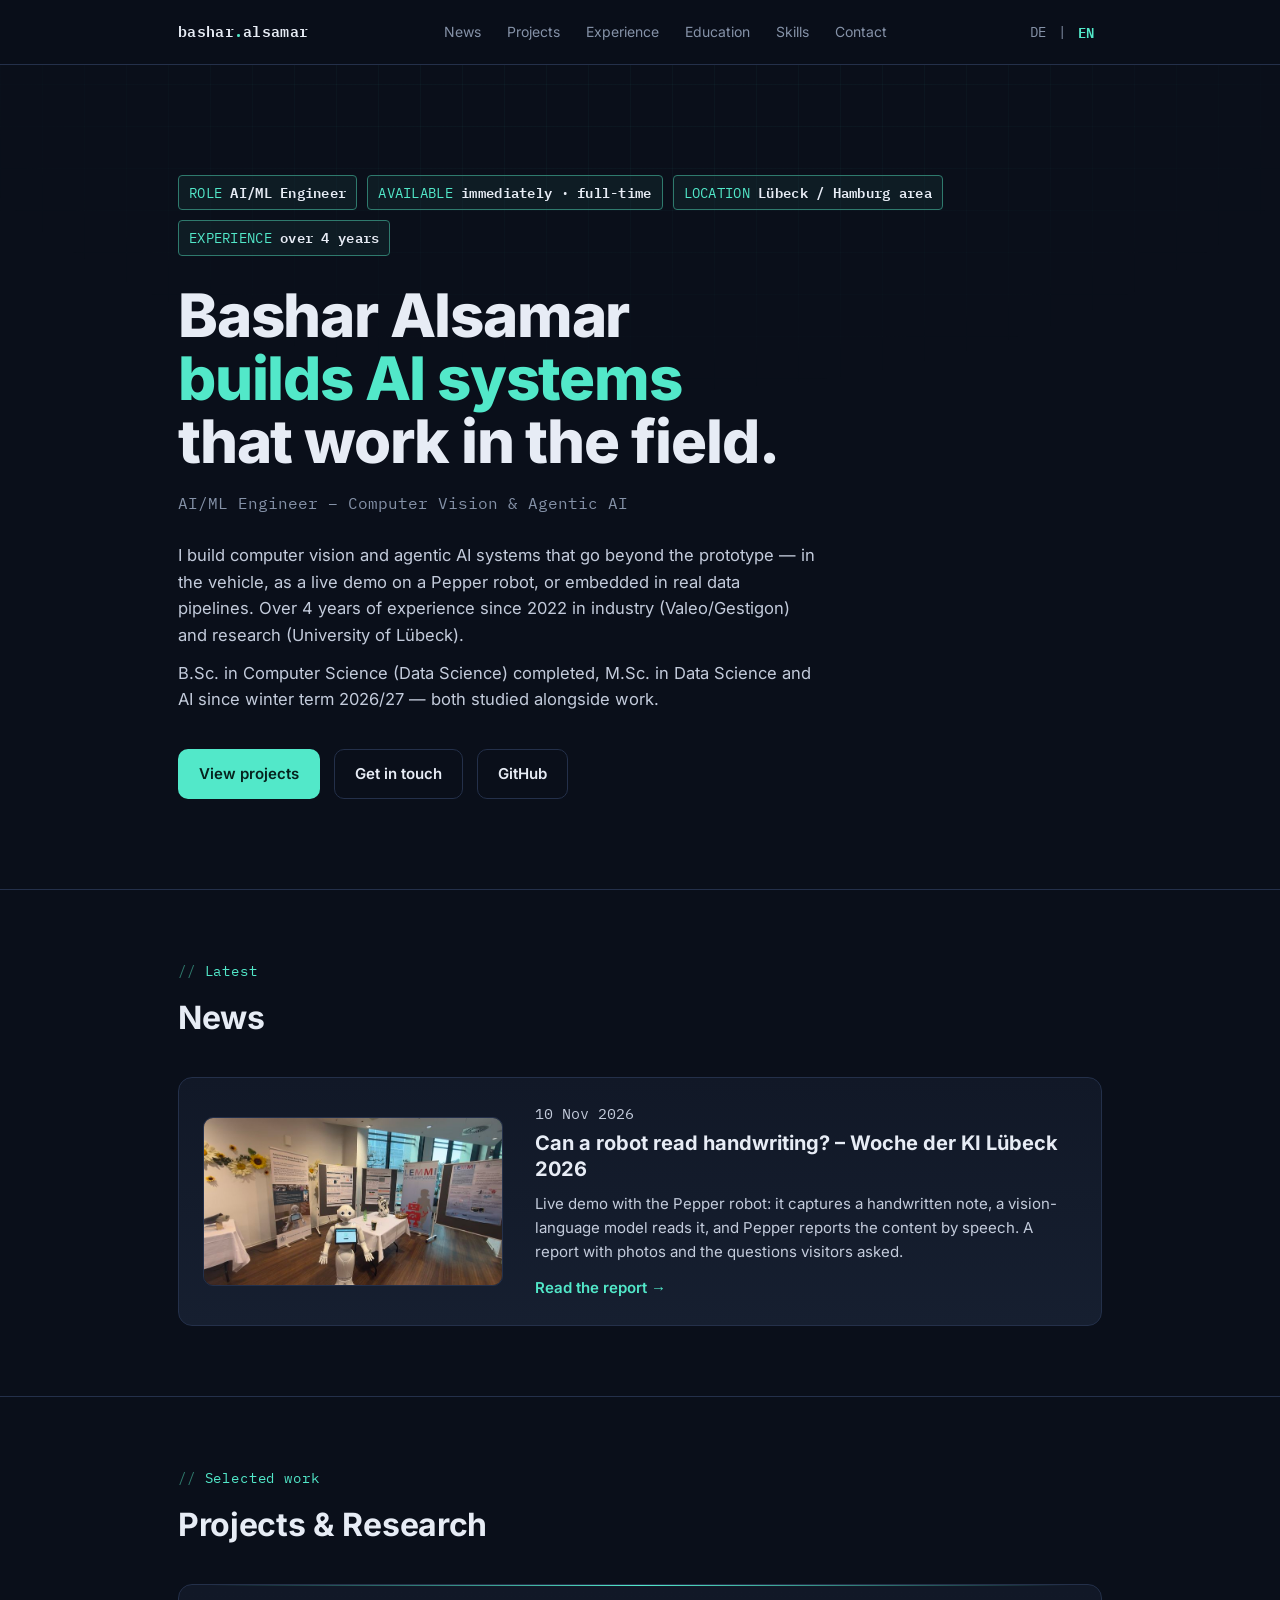
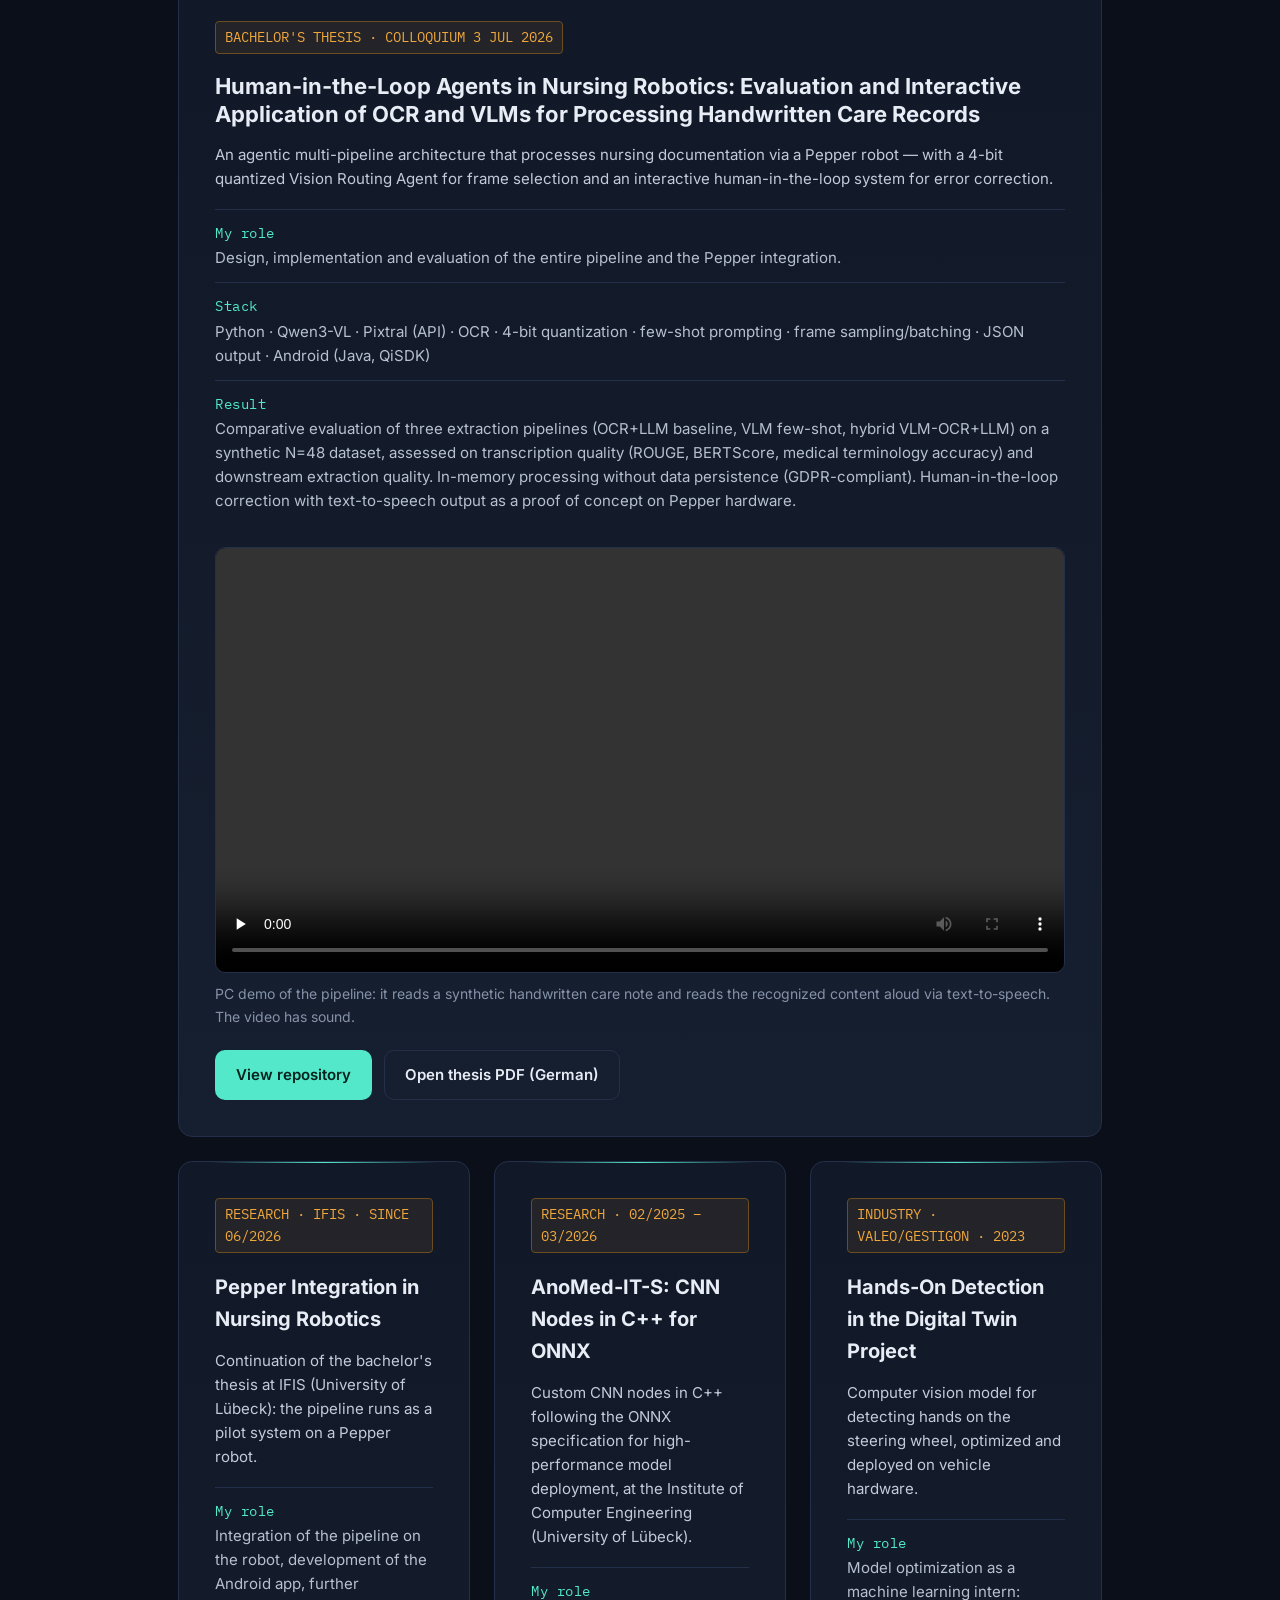
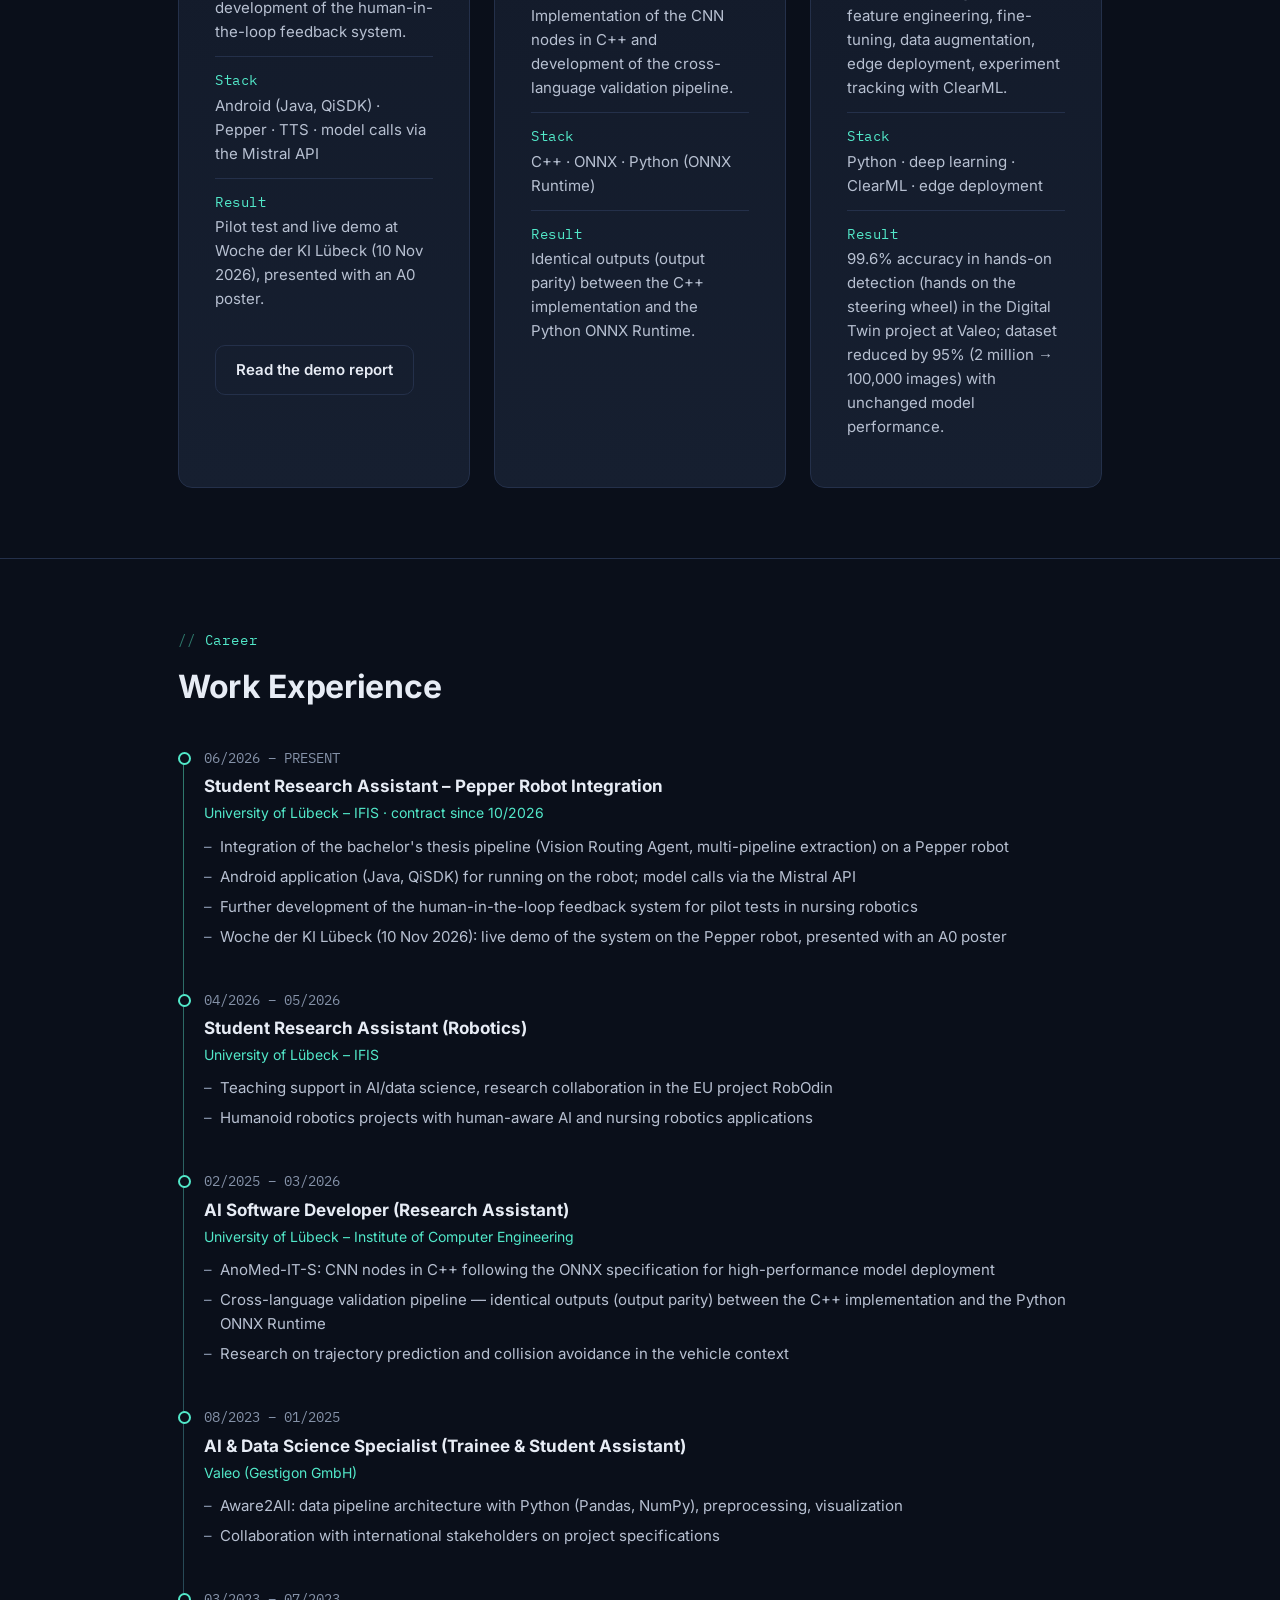
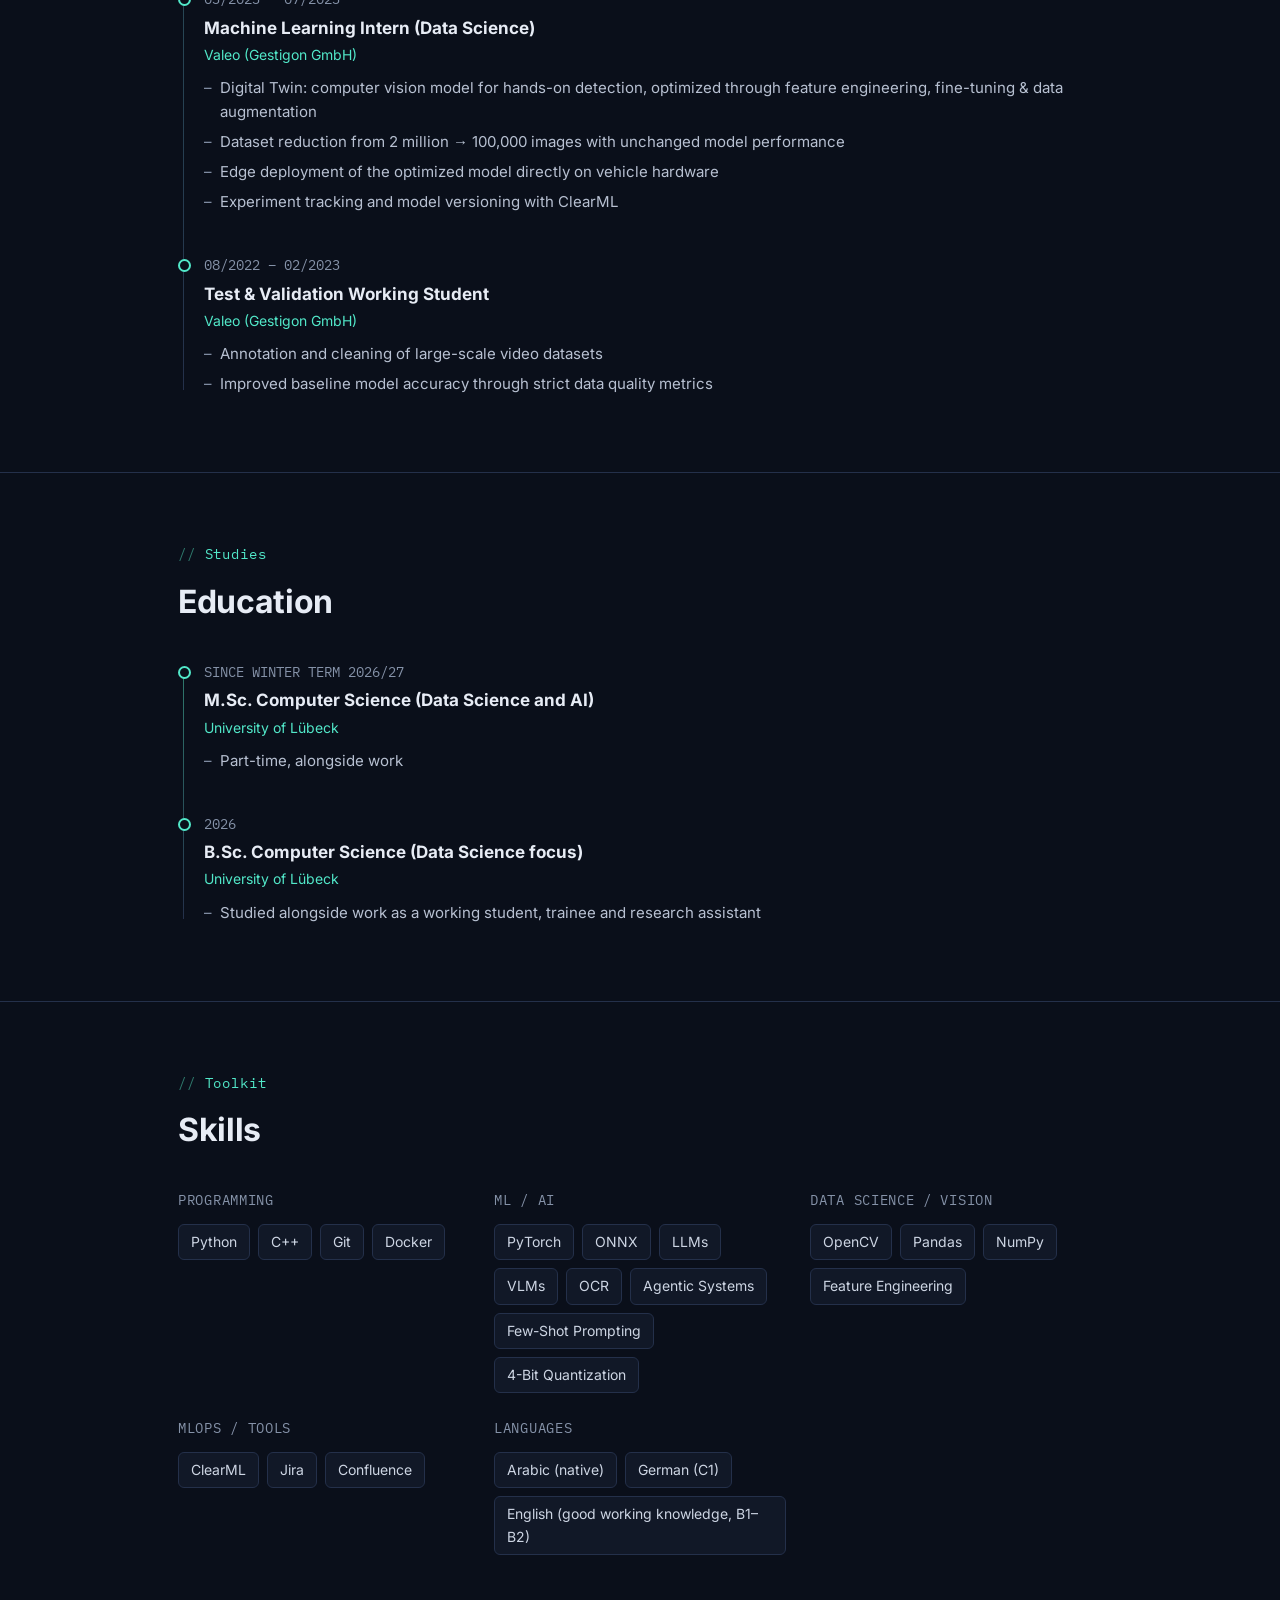
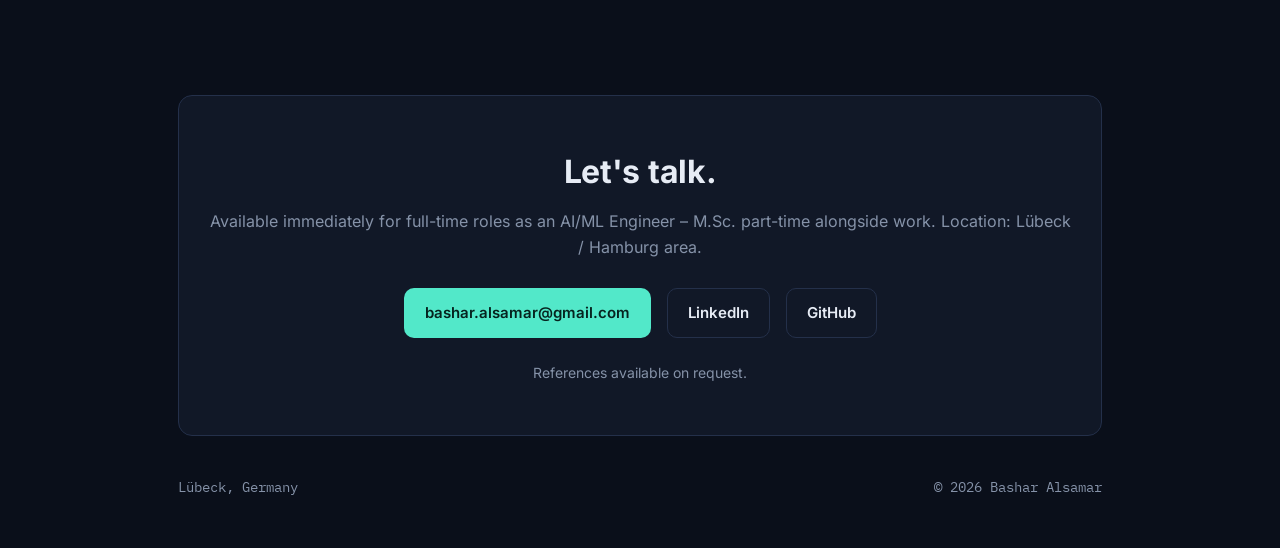
==== en/index.html @ dc49ef49 "Add news article (Woche der KI Luebeck) with photo gallery and teasers on both start pages" ====
<!DOCTYPE html>
<html lang="en">
<head>
<meta charset="UTF-8">
<meta name="viewport" content="width=device-width, initial-scale=1.0">
<title>Bashar Alsamar — AI/ML Engineer | Computer Vision &amp; Agentic AI</title>
<meta name="description" content="Bashar Alsamar – AI/ML Engineer: computer vision, agentic AI systems and robotics. Over 4 years of experience at Valeo/Gestigon and the University of Lübeck.">
<link rel="canonical" href="https://basharalsamar.github.io/en/">
<link rel="alternate" hreflang="de" href="https://basharalsamar.github.io/">
<link rel="alternate" hreflang="en" href="https://basharalsamar.github.io/en/">
<link rel="alternate" hreflang="x-default" href="https://basharalsamar.github.io/">
<meta name="color-scheme" content="dark">
<meta name="theme-color" content="#0a0f1a">
<link rel="icon" href="data:image/svg+xml,%3Csvg xmlns='http://www.w3.org/2000/svg' viewBox='0 0 32 32'%3E%3Crect width='32' height='32' rx='7' fill='%230a0f1a'/%3E%3Ctext x='16' y='23' font-family='monospace' font-size='22' font-weight='700' text-anchor='middle' fill='%2352e8c9'%3Eb.%3C/text%3E%3C/svg%3E">

<!-- Open Graph / link preview (LinkedIn, Messenger etc.) -->
<meta property="og:type" content="website">
<meta property="og:site_name" content="Bashar Alsamar">
<meta property="og:title" content="Bashar Alsamar — AI/ML Engineer">
<meta property="og:description" content="Computer vision, agentic AI systems and robotics. Over 4 years of experience at Valeo/Gestigon and the University of Lübeck.">
<meta property="og:url" content="https://basharalsamar.github.io/en/">
<meta property="og:locale" content="en_US">
<meta property="og:locale:alternate" content="de_DE">
<!-- TODO step 6: add og:image (1200x630) once it exists and switch twitter:card to summary_large_image -->
<meta name="twitter:card" content="summary">
<meta name="twitter:title" content="Bashar Alsamar — AI/ML Engineer">
<meta name="twitter:description" content="Computer vision, agentic AI systems and robotics. Over 4 years of experience at Valeo/Gestigon and the University of Lübeck.">

<!-- Fonts are self-hosted (no connection to Google servers) -->
<link rel="preload" href="../assets/fonts/inter-latin-wght-normal.woff2" as="font" type="font/woff2" crossorigin>
<script>document.documentElement.classList.add('js');</script>
<link rel="stylesheet" href="../assets/css/main.css">
</head>
<body>
<a class="skip-link" href="#main">Skip to content</a>
<div class="grid-bg" aria-hidden="true"></div>

<nav aria-label="Main navigation">
  <div class="wrap">
    <div class="brand">bashar<span>.</span>alsamar</div>
    <div class="navlinks">
      <a href="#news">News</a>
      <a href="#projects">Projects</a>
      <a href="#experience">Experience</a>
      <a href="#education">Education</a>
      <a href="#skills">Skills</a>
      <a href="#contact">Contact</a>
    </div>
    <div class="lang-switch" role="group" aria-label="Sprache / Language">
      <a href="../index.html" lang="de" hreflang="de">DE</a><span aria-hidden="true">|</span><a href="index.html" lang="en" hreflang="en" aria-current="page">EN</a>
    </div>
  </div>
</nav>

<main id="main">
<header class="hero">
  <div class="wrap">
    <div class="tag-row">
      <span class="detect-tag">ROLE <b>AI/ML Engineer</b></span>
      <span class="detect-tag">AVAILABLE <b>immediately · full-time</b></span>
      <span class="detect-tag">LOCATION <b>Lübeck / Hamburg area</b></span>
      <span class="detect-tag">EXPERIENCE <b>over 4 years</b></span>
    </div>
    <h1>Bashar Alsamar<br><span class="accent">builds AI systems</span><br>that work in the field.</h1>
    <div class="role-line">AI/ML Engineer – Computer Vision &amp; Agentic AI</div>
    <div class="pitch" id="about">
      <p>
        I build computer vision and agentic AI systems that go beyond the prototype — in the
        vehicle, as a live demo on a Pepper robot, or embedded in real data pipelines. Over
        4 years of experience since 2022 in industry (Valeo/Gestigon) and research
        (University of Lübeck).
      </p>
      <p>
        B.Sc. in Computer Science (Data Science) completed, M.Sc. in Data Science and AI since
        winter term 2026/27 — both studied alongside work.
      </p>
    </div>
    <div class="cta-row">
      <a class="btn btn-primary" href="#projects">View projects</a>
      <a class="btn btn-ghost" href="mailto:bashar.alsamar@gmail.com">Get in touch</a>
      <a class="btn btn-ghost" href="https://github.com/basharalsamar" target="_blank" rel="noopener">GitHub</a>
      <!-- CV button: prepared but hidden until the cleaned-up PDFs are available.
           Then remove "hidden" and set href to the PDF (e.g. ../assets/cv/Resume_BasharAlsamar_EN.pdf). -->
      <a class="btn btn-ghost" id="cv-link" href="#" hidden>Resume (PDF)</a>
    </div>
  </div>
</header>

<section id="news">
  <div class="wrap">
    <div class="eyebrow">Latest</div>
    <h2>News</h2>
    <article class="news-card" data-reveal>
      <a class="news-thumb" href="../news/woche-der-ki-luebeck.html" tabindex="-1" aria-hidden="true">
        <img src="../assets/news/woche-der-ki/01-booth-overview-thumb.jpg" alt="" width="747" height="420" loading="lazy" decoding="async">
      </a>
      <div>
        <p class="news-date"><time datetime="2026-11-10">10 Nov 2026</time></p>
        <h3><a href="../news/woche-der-ki-luebeck.html">Can a robot read handwriting? – Woche der KI Lübeck 2026</a></h3>
        <p>
          Live demo with the Pepper robot: it captures a handwritten note, a vision-language model
          reads it, and Pepper reports the content by speech. A report with photos and the
          questions visitors asked.
        </p>
        <a class="text-link" href="../news/woche-der-ki-luebeck.html">Read the report →</a>
      </div>
    </article>
  </div>
</section>

<section id="projects">
  <div class="wrap">
    <span id="project"></span>
    <div class="eyebrow">Selected work</div>
    <h2>Projects &amp; Research</h2>

    <article class="project-card featured" data-reveal>
      <span class="project-badge">BACHELOR'S THESIS · COLLOQUIUM 3 JUL 2026</span>
      <h3>Human-in-the-Loop Agents in Nursing Robotics: Evaluation and Interactive Application of OCR and VLMs for Processing Handwritten Care Records</h3>
      <p class="card-lead">
        An agentic multi-pipeline architecture that processes nursing documentation via a Pepper
        robot — with a 4-bit quantized Vision Routing Agent for frame selection and an interactive
        human-in-the-loop system for error correction.
      </p>
      <dl class="card-facts">
        <div>
          <dt>My role</dt>
          <dd>Design, implementation and evaluation of the entire pipeline and the Pepper integration.</dd>
        </div>
        <div>
          <dt>Stack</dt>
          <dd>Python · Qwen3-VL · Pixtral (API) · OCR · 4-bit quantization · few-shot prompting · frame sampling/batching · JSON output · Android (Java, QiSDK)</dd>
        </div>
        <div>
          <dt>Result</dt>
          <dd>Comparative evaluation of three extraction pipelines (OCR+LLM baseline, VLM few-shot, hybrid VLM-OCR+LLM) on a synthetic N=48 dataset, assessed on transcription quality (ROUGE, BERTScore, medical terminology accuracy) and downstream extraction quality. In-memory processing without data persistence (GDPR-compliant). Human-in-the-loop correction with text-to-speech output as a proof of concept on Pepper hardware.</dd>
        </div>
      </dl>

      <figure class="video-figure">
        <div class="video-frame">
          <video controls preload="none" aria-describedby="demo-desc">
            <source src="../assets/video/ba-demo.mp4" type="video/mp4">
            Your browser does not support the video tag.
            <a href="../assets/video/ba-demo.mp4">Watch the video directly</a>
          </video>
        </div>
        <figcaption id="demo-desc">PC demo of the pipeline: it reads a synthetic handwritten care note and reads the recognized content aloud via text-to-speech. The video has sound.</figcaption>
      </figure>

      <div class="project-links">
        <a class="btn btn-primary" href="https://github.com/BasharAlsamar/bachelor-thesis-nursing-agents" target="_blank" rel="noopener">View repository</a>
        <a class="btn btn-ghost" href="https://github.com/BasharAlsamar/bachelor-thesis-nursing-agents/blob/main/Thesis/Abschlussarbeit.pdf" target="_blank" rel="noopener">Open thesis PDF (German)</a>
      </div>
    </article>

    <div class="project-grid">

      <article class="project-card" data-reveal>
        <span class="project-badge">RESEARCH · IFIS · SINCE 06/2026</span>
        <h3>Pepper Integration in Nursing Robotics</h3>
        <p class="card-lead">
          Continuation of the bachelor's thesis at IFIS (University of Lübeck): the pipeline
          runs as a pilot system on a Pepper robot.
        </p>
        <dl class="card-facts">
          <div>
            <dt>My role</dt>
            <dd>Integration of the pipeline on the robot, development of the Android app, further development of the human-in-the-loop feedback system.</dd>
          </div>
          <div>
            <dt>Stack</dt>
            <dd>Android (Java, QiSDK) · Pepper · TTS · model calls via the Mistral API</dd>
          </div>
          <div>
            <dt>Result</dt>
            <dd>Pilot test and live demo at Woche der KI Lübeck (10 Nov 2026), presented with an A0 poster.</dd>
          </div>
        </dl>
        <div class="project-links">
          <a class="btn btn-ghost" href="../news/woche-der-ki-luebeck.html">Read the demo report</a>
        </div>
      </article>

      <article class="project-card" data-reveal>
        <span class="project-badge">RESEARCH · 02/2025 – 03/2026</span>
        <h3>AnoMed-IT-S: CNN Nodes in C++ for ONNX</h3>
        <p class="card-lead">
          Custom CNN nodes in C++ following the ONNX specification for high-performance model
          deployment, at the Institute of Computer Engineering (University of Lübeck).
        </p>
        <dl class="card-facts">
          <div>
            <dt>My role</dt>
            <dd>Implementation of the CNN nodes in C++ and development of the cross-language validation pipeline.</dd>
          </div>
          <div>
            <dt>Stack</dt>
            <dd>C++ · ONNX · Python (ONNX Runtime)</dd>
          </div>
          <div>
            <dt>Result</dt>
            <dd>Identical outputs (output parity) between the C++ implementation and the Python ONNX Runtime.</dd>
          </div>
        </dl>
      </article>

      <article class="project-card" data-reveal>
        <span class="project-badge">INDUSTRY · VALEO/GESTIGON · 2023</span>
        <h3>Hands-On Detection in the Digital Twin Project</h3>
        <p class="card-lead">
          Computer vision model for detecting hands on the steering wheel, optimized and deployed
          on vehicle hardware.
        </p>
        <dl class="card-facts">
          <div>
            <dt>My role</dt>
            <dd>Model optimization as a machine learning intern: feature engineering, fine-tuning, data augmentation, edge deployment, experiment tracking with ClearML.</dd>
          </div>
          <div>
            <dt>Stack</dt>
            <dd>Python · deep learning · ClearML · edge deployment</dd>
          </div>
          <div>
            <dt>Result</dt>
            <dd>99.6% accuracy in hands-on detection (hands on the steering wheel) in the Digital Twin project at Valeo; dataset reduced by 95% (2 million → 100,000 images) with unchanged model performance.</dd>
          </div>
        </dl>
      </article>

    </div>
  </div>
</section>

<section id="experience">
  <div class="wrap">
    <div class="eyebrow">Career</div>
    <h2>Work Experience</h2>
    <div class="timeline">

      <div class="tl-item" data-reveal>
        <div class="tl-date">06/2026 – PRESENT</div>
        <h3 class="tl-role">Student Research Assistant – Pepper Robot Integration</h3>
        <div class="tl-org">University of Lübeck – IFIS · contract since 10/2026</div>
        <ul>
          <li>Integration of the bachelor's thesis pipeline (Vision Routing Agent, multi-pipeline extraction) on a Pepper robot</li>
          <li>Android application (Java, QiSDK) for running on the robot; model calls via the Mistral API</li>
          <li>Further development of the human-in-the-loop feedback system for pilot tests in nursing robotics</li>
          <li>Woche der KI Lübeck (10 Nov 2026): live demo of the system on the Pepper robot, presented with an A0 poster</li>
        </ul>
      </div>

      <div class="tl-item" data-reveal>
        <div class="tl-date">04/2026 – 05/2026</div>
        <h3 class="tl-role">Student Research Assistant (Robotics)</h3>
        <div class="tl-org">University of Lübeck – IFIS</div>
        <ul>
          <li>Teaching support in AI/data science, research collaboration in the EU project RobOdin</li>
          <li>Humanoid robotics projects with human-aware AI and nursing robotics applications</li>
        </ul>
      </div>

      <div class="tl-item" data-reveal>
        <div class="tl-date">02/2025 – 03/2026</div>
        <h3 class="tl-role">AI Software Developer (Research Assistant)</h3>
        <div class="tl-org">University of Lübeck – Institute of Computer Engineering</div>
        <ul>
          <li>AnoMed-IT-S: CNN nodes in C++ following the ONNX specification for high-performance model deployment</li>
          <li>Cross-language validation pipeline — identical outputs (output parity) between the C++ implementation and the Python ONNX Runtime</li>
          <li>Research on trajectory prediction and collision avoidance in the vehicle context</li>
        </ul>
      </div>

      <div class="tl-item" data-reveal>
        <div class="tl-date">08/2023 – 01/2025</div>
        <h3 class="tl-role">AI &amp; Data Science Specialist (Trainee &amp; Student Assistant)</h3>
        <div class="tl-org">Valeo (Gestigon GmbH)</div>
        <ul>
          <li>Aware2All: data pipeline architecture with Python (Pandas, NumPy), preprocessing, visualization</li>
          <li>Collaboration with international stakeholders on project specifications</li>
        </ul>
      </div>

      <div class="tl-item" data-reveal>
        <div class="tl-date">03/2023 – 07/2023</div>
        <h3 class="tl-role">Machine Learning Intern (Data Science)</h3>
        <div class="tl-org">Valeo (Gestigon GmbH)</div>
        <ul>
          <li>Digital Twin: computer vision model for hands-on detection, optimized through feature engineering, fine-tuning &amp; data augmentation</li>
          <li>Dataset reduction from 2 million → 100,000 images with unchanged model performance</li>
          <li>Edge deployment of the optimized model directly on vehicle hardware</li>
          <li>Experiment tracking and model versioning with ClearML</li>
        </ul>
      </div>

      <div class="tl-item" data-reveal>
        <div class="tl-date">08/2022 – 02/2023</div>
        <h3 class="tl-role">Test &amp; Validation Working Student</h3>
        <div class="tl-org">Valeo (Gestigon GmbH)</div>
        <ul>
          <li>Annotation and cleaning of large-scale video datasets</li>
          <li>Improved baseline model accuracy through strict data quality metrics</li>
        </ul>
      </div>

    </div>
  </div>
</section>

<section id="education">
  <div class="wrap">
    <div class="eyebrow">Studies</div>
    <h2>Education</h2>
    <div class="timeline">

      <div class="tl-item" data-reveal>
        <div class="tl-date">SINCE WINTER TERM 2026/27</div>
        <h3 class="tl-role">M.Sc. Computer Science (Data Science and AI)</h3>
        <div class="tl-org">University of Lübeck</div>
        <ul>
          <li>Part-time, alongside work</li>
        </ul>
      </div>

      <div class="tl-item" data-reveal>
        <div class="tl-date">2026</div>
        <h3 class="tl-role">B.Sc. Computer Science (Data Science focus)</h3>
        <div class="tl-org">University of Lübeck</div>
        <ul>
          <li>Studied alongside work as a working student, trainee and research assistant</li>
        </ul>
      </div>

    </div>
  </div>
</section>

<section id="skills">
  <div class="wrap">
    <div class="eyebrow">Toolkit</div>
    <h2>Skills</h2>
    <div class="skill-groups">
      <div class="skill-group" data-reveal>
        <h3>Programming</h3>
        <div class="skill-tags">
          <span class="skill-tag">Python</span><span class="skill-tag">C++</span>
          <span class="skill-tag">Git</span><span class="skill-tag">Docker</span>
        </div>
      </div>
      <div class="skill-group" data-reveal>
        <h3>ML / AI</h3>
        <div class="skill-tags">
          <span class="skill-tag">PyTorch</span><span class="skill-tag">ONNX</span>
          <span class="skill-tag">LLMs</span><span class="skill-tag">VLMs</span>
          <span class="skill-tag">OCR</span><span class="skill-tag">Agentic Systems</span>
          <span class="skill-tag">Few-Shot Prompting</span><span class="skill-tag">4-Bit Quantization</span>
        </div>
      </div>
      <div class="skill-group" data-reveal>
        <h3>Data Science / Vision</h3>
        <div class="skill-tags">
          <span class="skill-tag">OpenCV</span><span class="skill-tag">Pandas</span>
          <span class="skill-tag">NumPy</span><span class="skill-tag">Feature Engineering</span>
        </div>
      </div>
      <div class="skill-group" data-reveal>
        <h3>MLOps / Tools</h3>
        <div class="skill-tags">
          <span class="skill-tag">ClearML</span><span class="skill-tag">Jira</span>
          <span class="skill-tag">Confluence</span>
        </div>
      </div>
      <div class="skill-group" data-reveal>
        <h3>Languages</h3>
        <div class="skill-tags">
          <span class="skill-tag">Arabic (native)</span>
          <span class="skill-tag">German (C1)</span>
          <span class="skill-tag">English (good working knowledge, B1–B2)</span>
        </div>
      </div>
    </div>
  </div>
</section>
</main>

<footer id="contact">
  <div class="wrap">
    <div class="contact-box" data-reveal>
      <h2>Let's talk.</h2>
      <p>Available immediately for full-time roles as an AI/ML Engineer – M.Sc. part-time alongside work. Location: Lübeck / Hamburg area.</p>
      <div class="contact-links">
        <a class="btn btn-primary" href="mailto:bashar.alsamar@gmail.com">bashar.alsamar@gmail.com</a>
        <a class="btn btn-ghost" href="https://linkedin.com/in/BasharAlsamar" target="_blank" rel="noopener">LinkedIn</a>
        <a class="btn btn-ghost" href="https://github.com/basharalsamar" target="_blank" rel="noopener">GitHub</a>
      </div>
      <p class="contact-note" id="certificates">References available on request.</p>
    </div>
    <div class="foot-meta">
      <span>Lübeck, Germany</span>
      <span>© 2026 Bashar Alsamar</span>
    </div>
  </div>
</footer>

<script>
  const revealEls = document.querySelectorAll('[data-reveal]');
  const io = new IntersectionObserver((entries)=>{
    entries.forEach(e=>{
      if(e.isIntersecting){ e.target.classList.add('in'); io.unobserve(e.target); }
    });
  }, { threshold: 0.15 });
  revealEls.forEach(el=> io.observe(el));
</script>

</body>
</html>
---- assets/css/main.css ----
/* ── Schriften (lokal gehostet, relativ zu dieser Datei) ───────── */
@font-face{
  font-family: 'Inter';
  font-style: normal;
  font-weight: 100 900;
  font-display: swap;
  src: url('../fonts/inter-latin-wght-normal.woff2') format('woff2');
}
@font-face{
  font-family: 'IBM Plex Mono';
  font-style: normal;
  font-weight: 400;
  font-display: swap;
  src: url('../fonts/ibm-plex-mono-latin-400-normal.woff2') format('woff2');
}
@font-face{
  font-family: 'IBM Plex Mono';
  font-style: normal;
  font-weight: 500;
  font-display: swap;
  src: url('../fonts/ibm-plex-mono-latin-500-normal.woff2') format('woff2');
}
@font-face{
  font-family: 'IBM Plex Mono';
  font-style: normal;
  font-weight: 600;
  font-display: swap;
  src: url('../fonts/ibm-plex-mono-latin-600-normal.woff2') format('woff2');
}

:root{
  --ink: #0a0f1a;
  --panel: #111827;
  --panel-2: #161f30;
  --line: #24304a;
  --text: #e7ecf5;
  --muted: #8592a8;
  --signal: #52e8c9;
  --signal-dim: #2f7a6d;
  --amber: #f0a83c;
  --radius: 10px;
  --fs-small: 14px;      /* kleinste Schriftgröße der Seite */
  --gutter: 28px;
}
*{ box-sizing: border-box; margin:0; padding:0; }
html{ scroll-behavior: smooth; scroll-padding-top: 84px; }
body{
  background: var(--ink);
  color: var(--text);
  font-family: 'Inter', -apple-system, sans-serif;
  font-size: 16px;
  line-height: 1.6;
  overflow-x: hidden;
}
a{ color: inherit; text-decoration: none; }
[hidden]{ display: none !important; }
.mono{ font-family: 'IBM Plex Mono', monospace; }
.wrap{
  max-width: 980px;
  margin: 0 auto;
  padding: 0 var(--gutter);
}

/* ── Barrierefreiheit ───────────────────────────── */
.skip-link{
  position: absolute;
  left: 12px; top: -60px;
  z-index: 100;
  padding: 10px 16px;
  background: var(--signal);
  color: #06231e;
  font-weight: 600;
  border-radius: var(--radius);
  transition: top 0.15s ease;
}
.skip-link:focus{ top: 12px; }
a:focus-visible, button:focus-visible, summary:focus-visible, video:focus-visible{
  outline: 2px solid var(--signal);
  outline-offset: 3px;
  border-radius: 4px;
}

/* ── background grid texture ───────────────────── */
.grid-bg{
  position: fixed;
  inset: 0;
  z-index: -1;
  background-image:
    linear-gradient(rgba(82,232,201,0.035) 1px, transparent 1px),
    linear-gradient(90deg, rgba(82,232,201,0.035) 1px, transparent 1px);
  background-size: 42px 42px;
  mask-image: radial-gradient(ellipse 80% 60% at 50% 0%, black 30%, transparent 75%);
}

/* ── nav ─────────────────────────────────────────── */
nav{
  position: sticky; top:0; z-index: 50;
  background: rgba(10,15,26,0.92);
  backdrop-filter: blur(10px);
  border-bottom: 1px solid var(--line);
}
nav .wrap{
  display:flex; justify-content:space-between; align-items:center;
  flex-wrap: wrap;
  column-gap: 24px; row-gap: 4px;
  min-height: 64px;
  padding-top: 8px; padding-bottom: 8px;
}
.brand{ font-family:'IBM Plex Mono',monospace; font-weight:600; font-size:15px; letter-spacing: 0.02em; }
.brand span{ color: var(--signal); }
.navlinks{ display:flex; flex-wrap: wrap; gap: 6px 26px; font-size: var(--fs-small); color: var(--muted); }
.navlinks a{ padding: 6px 0; }
.navlinks a:hover{ color: var(--text); }
.lang-switch{
  display:flex; gap: 4px; align-items:center;
  font-family:'IBM Plex Mono',monospace; font-size: var(--fs-small);
  color: var(--muted);
}
.lang-switch a{ padding: 6px 8px; border-radius: 4px; }
.lang-switch a:hover{ color: var(--text); }
.lang-switch a[aria-current="page"]{ color: var(--signal); font-weight: 600; }

/* ── hero ────────────────────────────────────────── */
header.hero{ padding: clamp(56px, 12vw, 110px) 0 clamp(48px, 9vw, 90px); position: relative; }
.tag-row{ display:flex; flex-wrap:wrap; gap:10px; margin-bottom: 28px; }
.detect-tag{
  font-family:'IBM Plex Mono',monospace;
  font-size: var(--fs-small);
  letter-spacing: 0.02em;
  padding: 5px 10px;
  border: 1px solid var(--signal-dim);
  border-radius: 4px;
  color: var(--signal);
  background: rgba(82,232,201,0.06);
  opacity:0;
  animation: tagIn 0.5s ease forwards;
}
.detect-tag b{ color: var(--text); font-weight: 600; }
.detect-tag:nth-child(1){ animation-delay: 0.1s; }
.detect-tag:nth-child(2){ animation-delay: 0.25s; }
.detect-tag:nth-child(3){ animation-delay: 0.4s; }
.detect-tag:nth-child(4){ animation-delay: 0.55s; }
@keyframes tagIn{
  from{ opacity:0; transform: translateY(6px); }
  to{ opacity:1; transform: translateY(0); }
}

h1{
  font-size: clamp(34px, 6vw, 60px);
  font-weight: 800;
  letter-spacing: -0.02em;
  line-height: 1.05;
  margin-bottom: 18px;
}
h1 .accent{ color: var(--signal); }
.role-line{
  font-family:'IBM Plex Mono',monospace;
  color: var(--muted);
  font-size: 16px;
  margin-bottom: 26px;
}
.role-line .sep{ color: var(--signal-dim); margin: 0 8px; }
.pitch{
  max-width: 640px;
  color: #c3cbdb;
  font-size: 16.5px;
  margin-bottom: 36px;
}
.pitch p + p{ margin-top: 12px; }
.cta-row{ display:flex; flex-wrap:wrap; gap: 14px; }
.btn{
  display:inline-flex; align-items:center; gap:8px;
  padding: 12px 20px;
  border-radius: var(--radius);
  font-size: 15px;
  font-weight: 600;
  transition: all 0.15s ease;
  border: 1px solid transparent;
}
.btn-primary{ background: var(--signal); color: #06231e; }
.btn-primary:hover{ background: #6ff2d5; transform: translateY(-1px); }
.btn-ghost{ border-color: var(--line); color: var(--text); }
.btn-ghost:hover{ border-color: var(--signal-dim); background: rgba(82,232,201,0.05); }

/* ── section shell ──────────────────────────────── */
section{ padding: clamp(48px, 9vw, 70px) 0; border-top: 1px solid var(--line); }
.eyebrow{
  font-family:'IBM Plex Mono',monospace;
  font-size: var(--fs-small);
  color: var(--signal);
  letter-spacing: 0.06em;
  margin-bottom: 10px;
}
.eyebrow::before{ content: "// "; color: var(--signal-dim); }
h2{ font-size: clamp(24px,3.5vw,32px); font-weight: 700; margin-bottom: 34px; letter-spacing: -0.01em; }

/* ── experience timeline ────────────────────────── */
.timeline{ position: relative; padding-left: 26px; }
.timeline::before{
  content:""; position:absolute; left:5px; top:6px; bottom: 6px; width:1px;
  background: linear-gradient(var(--signal-dim), var(--line));
}
.tl-item{ position: relative; padding-bottom: 34px; }
.tl-item:last-child{ padding-bottom: 0; }
.tl-item::before{
  content:""; position:absolute; left:-26px; top:5px;
  width:9px; height:9px; border-radius:50%;
  background: var(--ink); border: 2px solid var(--signal);
}
.tl-date{ font-family:'IBM Plex Mono',monospace; font-size: var(--fs-small); color: var(--muted); margin-bottom:4px; }
.tl-role{ font-size: 17px; font-weight: 700; margin-bottom: 2px; }
.tl-org{ font-size: var(--fs-small); color: var(--signal); margin-bottom: 10px; }
.tl-item ul{ list-style: none; }
.tl-item li{ font-size: 15px; color: #b7c0d1; margin-bottom: 6px; padding-left: 16px; position: relative; }
.tl-item li::before{ content:"–"; position:absolute; left:0; color: var(--muted); }

/* ── featured project ────────────────────────────── */
.project-card{
  background: linear-gradient(180deg, var(--panel), var(--panel-2));
  border: 1px solid var(--line);
  border-radius: 14px;
  padding: clamp(20px, 5vw, 36px);
  position: relative;
  overflow: hidden;
}
.project-card::before{
  content:""; position:absolute; top:-1px; left: 32px; right: 32px; height: 2px;
  background: linear-gradient(90deg, transparent, var(--signal), transparent);
}
.project-badge{
  display:inline-block; font-family:'IBM Plex Mono',monospace; font-size: var(--fs-small);
  color: var(--amber); border:1px solid #6b4d1f; background: rgba(240,168,60,0.08);
  padding: 4px 9px; border-radius:4px; margin-bottom: 18px;
}
.project-card h3{ font-size: 24px; margin-bottom: 14px; }
.project-card p{ color:#c3cbdb; font-size: 15px; margin-bottom: 14px; }
.project-card .card-lead{ color:#c3cbdb; font-size: 15px; }
.project-card.featured{ margin-bottom: 24px; }
.project-card.featured h3{ font-size: clamp(19px, 3vw, 22px); line-height: 1.3; }
.project-grid{ display:grid; grid-template-columns: repeat(auto-fit, minmax(min(100%, 290px), 1fr)); gap: 24px; }
.project-grid .project-card h3{ font-size: 20px; }
.card-facts{ margin-top: 18px; }
.card-facts > div{ padding: 12px 0; border-top: 1px solid var(--line); }
.card-facts dt{
  font-family:'IBM Plex Mono',monospace; font-size: var(--fs-small); color: var(--signal);
  letter-spacing: 0.04em; margin-bottom: 2px;
}
.card-facts dd{ font-size: 15px; color:#b7c0d1; }
.video-figure{ margin-top: 22px; }
.video-frame{
  border-radius: 10px; overflow:hidden; border: 1px solid var(--line);
  background:#000;
}
.video-figure figcaption{ margin-top: 10px; font-size: var(--fs-small); color: var(--muted); }
.video-frame video{ width:100%; display:block; }
.project-links{ display:flex; flex-wrap:wrap; gap:12px; margin-top: 22px; }

/* ── news: Teaser auf der Startseite ─────────────── */
.news-card{
  display:grid; grid-template-columns: minmax(0, 300px) 1fr; gap: clamp(18px, 4vw, 32px);
  align-items:center;
  background: linear-gradient(180deg, var(--panel), var(--panel-2));
  border: 1px solid var(--line); border-radius: 14px;
  padding: clamp(16px, 4vw, 24px);
}
.news-thumb{ display:block; border-radius: 10px; overflow:hidden; border: 1px solid var(--line); }
.news-thumb img{ display:block; width:100%; height:auto; }
.news-card h3{ font-size: 20px; line-height: 1.3; margin: 4px 0 10px; }
.news-card h3 a:hover{ color: var(--signal); }
.news-card p{ color:#c3cbdb; font-size: 15px; }
.news-date{ font-family:'IBM Plex Mono',monospace; font-size: var(--fs-small); color: var(--muted); }
.text-link{ display:inline-block; margin-top: 12px; color: var(--signal); font-weight:600; font-size: 15px; }
.text-link:hover{ text-decoration: underline; text-underline-offset: 3px; }

/* ── news: Artikelseite ──────────────────────────── */
.news-article{ padding: clamp(36px, 8vw, 70px) 0 clamp(40px, 8vw, 70px); }
.news-body{ max-width: 700px; }
.news-body > p, .news-body .news-list, .news-body .qa{ font-size: 16.5px; color:#c3cbdb; }
.news-body > p{ margin-bottom: 16px; }
.back-link{ display:inline-block; margin-bottom: 22px; color: var(--muted); font-size: var(--fs-small); font-family:'IBM Plex Mono',monospace; }
.back-link:hover{ color: var(--text); }
.news-title{ font-size: clamp(28px, 5vw, 40px); line-height: 1.15; margin: 6px 0 24px; }
.news-list{ list-style:none; margin: 0 0 16px; }
.news-list li{ position:relative; padding-left: 22px; margin-bottom: 8px; }
.news-list li::before{ content:"▸"; position:absolute; left:0; color: var(--signal); }
.qa{ margin: 8px 0 24px; }
.qa dt{ font-weight: 600; color: var(--text); margin-top: 22px; }
.qa dd{ margin-top: 6px; padding-left: 18px; border-left: 2px solid var(--signal-dim); }
.gallery-section{ margin-top: 28px; }
.gallery-section h2{ font-size: 22px; margin-bottom: 18px; }
.gallery{ list-style:none; display:flex; flex-wrap:wrap; gap: 12px; }
.gallery li{ flex: calc(var(--ar) * 100) 1 calc(var(--ar) * 200px); }
.gallery::after{ content:""; flex-grow: 1000000; }
.gallery a{ display:block; border: 1px solid var(--line); border-radius: 8px; overflow:hidden; }
.gallery a:hover{ border-color: var(--signal-dim); }
.gallery img{ display:block; width:100%; height:auto; }
.navlinks a[aria-current="page"]{ color: var(--text); }

/* ── skills ──────────────────────────────────────── */
.skill-groups{ display:grid; grid-template-columns: repeat(auto-fit, minmax(220px,1fr)); gap: 24px; }
.skill-group h3{
  font-family:'IBM Plex Mono',monospace; font-size: var(--fs-small); font-weight: 400; color: var(--muted);
  letter-spacing:0.05em; margin-bottom: 12px; text-transform: uppercase;
}
.skill-tags{ display:flex; flex-wrap:wrap; gap:8px; }
.skill-tag{
  font-size: var(--fs-small); padding: 6px 12px; border-radius: 6px;
  background: var(--panel); border: 1px solid var(--line); color: #cdd5e3;
}

/* ── footer / contact ────────────────────────────── */
footer{ padding: clamp(48px, 9vw, 70px) 0 50px; }
.contact-box{
  text-align:center; padding: clamp(28px, 6vw, 50px) clamp(18px, 5vw, 30px); background: var(--panel);
  border: 1px solid var(--line); border-radius: 14px;
}
.contact-box h2{ margin-bottom: 12px; }
.contact-box p{ color: var(--muted); margin-bottom: 28px; }
.contact-links{ display:flex; justify-content:center; gap: 16px; flex-wrap:wrap; }
.contact-box .contact-note{ margin: 24px 0 0; font-size: var(--fs-small); }
.foot-meta{
  display:flex; justify-content:space-between; margin-top: 40px; color: var(--muted);
  font-size: var(--fs-small); font-family:'IBM Plex Mono',monospace; flex-wrap:wrap; gap:10px;
}

/* ── responsive ─────────────────────────────────── */
@media (max-width: 760px){
  :root{ --gutter: 20px; }
  /* Mobil: Navigation bricht in eine zweite Zeile um, kein Sticky (spart Platz) */
  nav{ position: static; }
  .news-card{ grid-template-columns: 1fr; }
  .navlinks{ order: 3; width: 100%; gap: 2px 18px; }
  .project-card::before{ left: 20px; right: 20px; }
}

/* ── Einblend-Animation (nur mit JS; ohne JS bleibt alles sichtbar) ── */
.js [data-reveal]{ opacity:0; transform: translateY(16px); transition: opacity 0.6s ease, transform 0.6s ease; }
.js [data-reveal].in{ opacity:1; transform: translateY(0); }

@media (prefers-reduced-motion: reduce){
  html{ scroll-behavior: auto; }
  *{ animation: none !important; transition: none !important; }
  .detect-tag{ opacity:1; }
  .js [data-reveal]{ opacity:1; transform:none; }
}
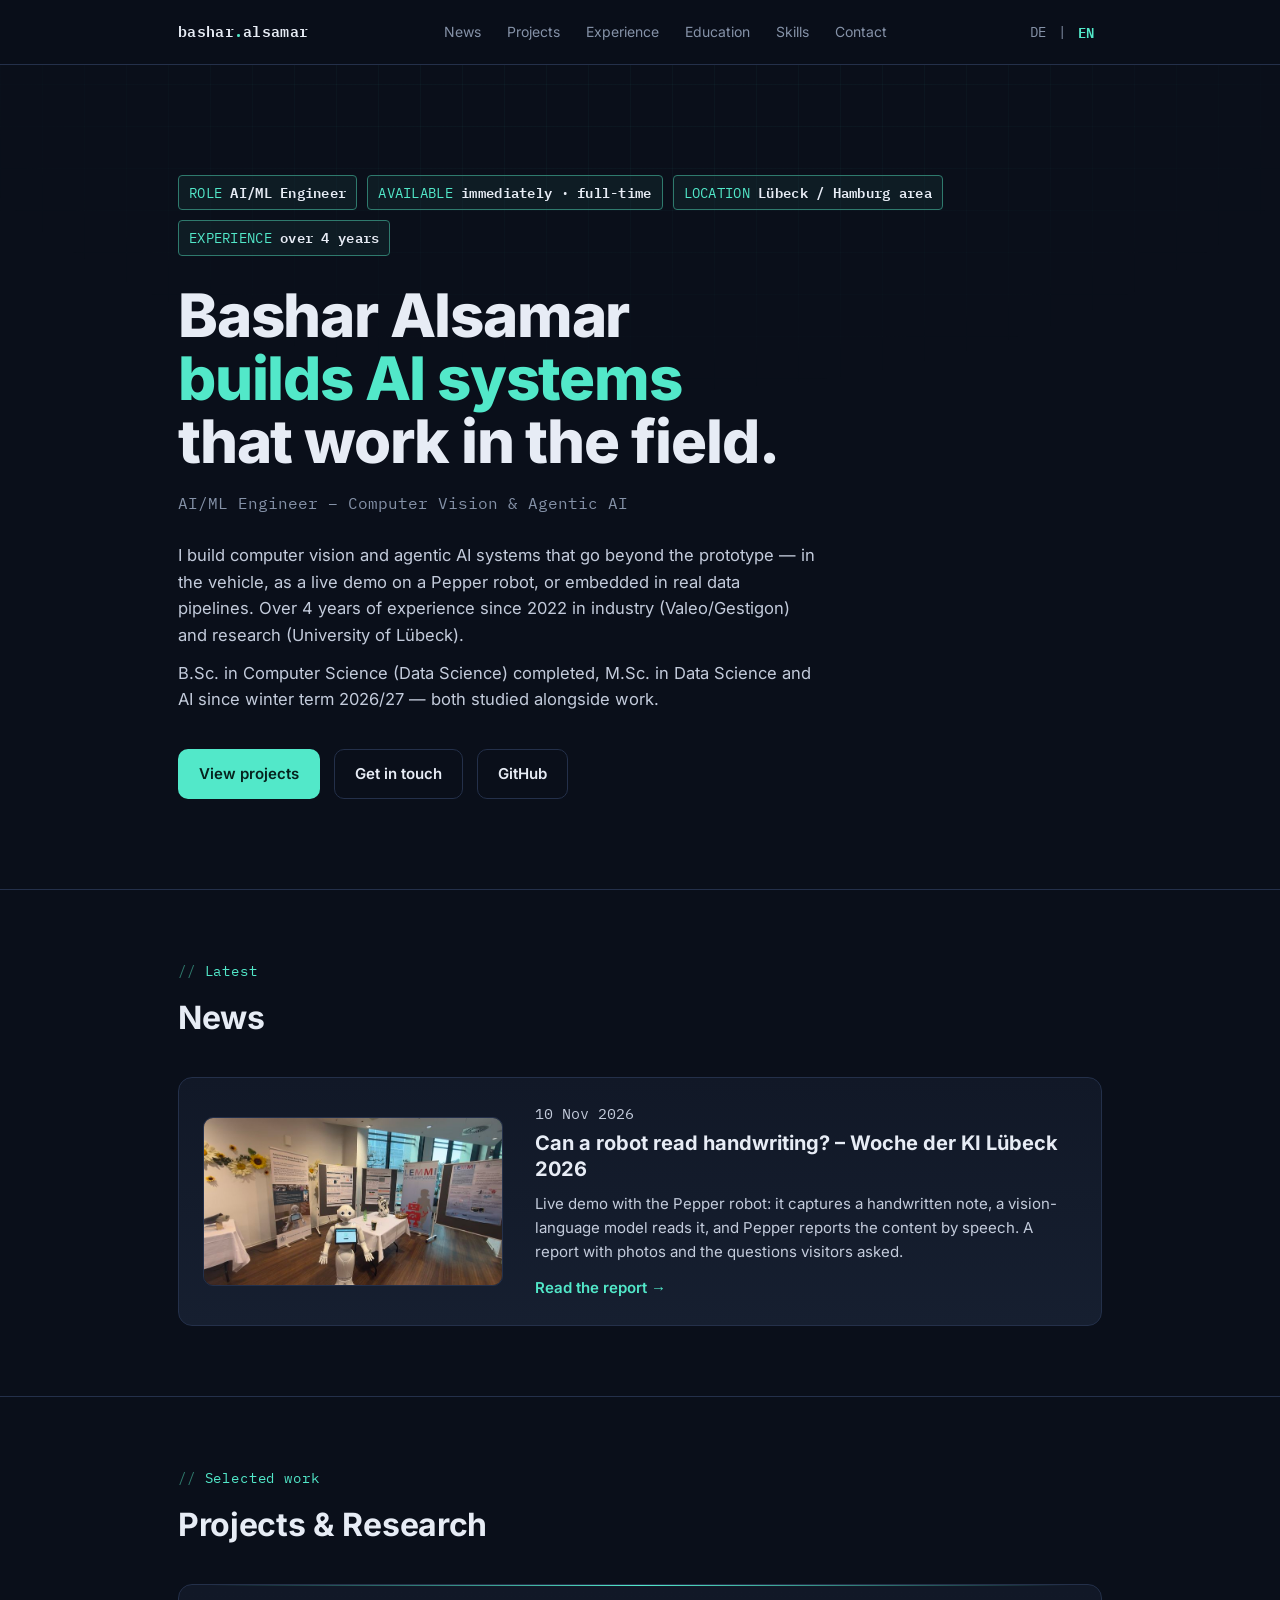
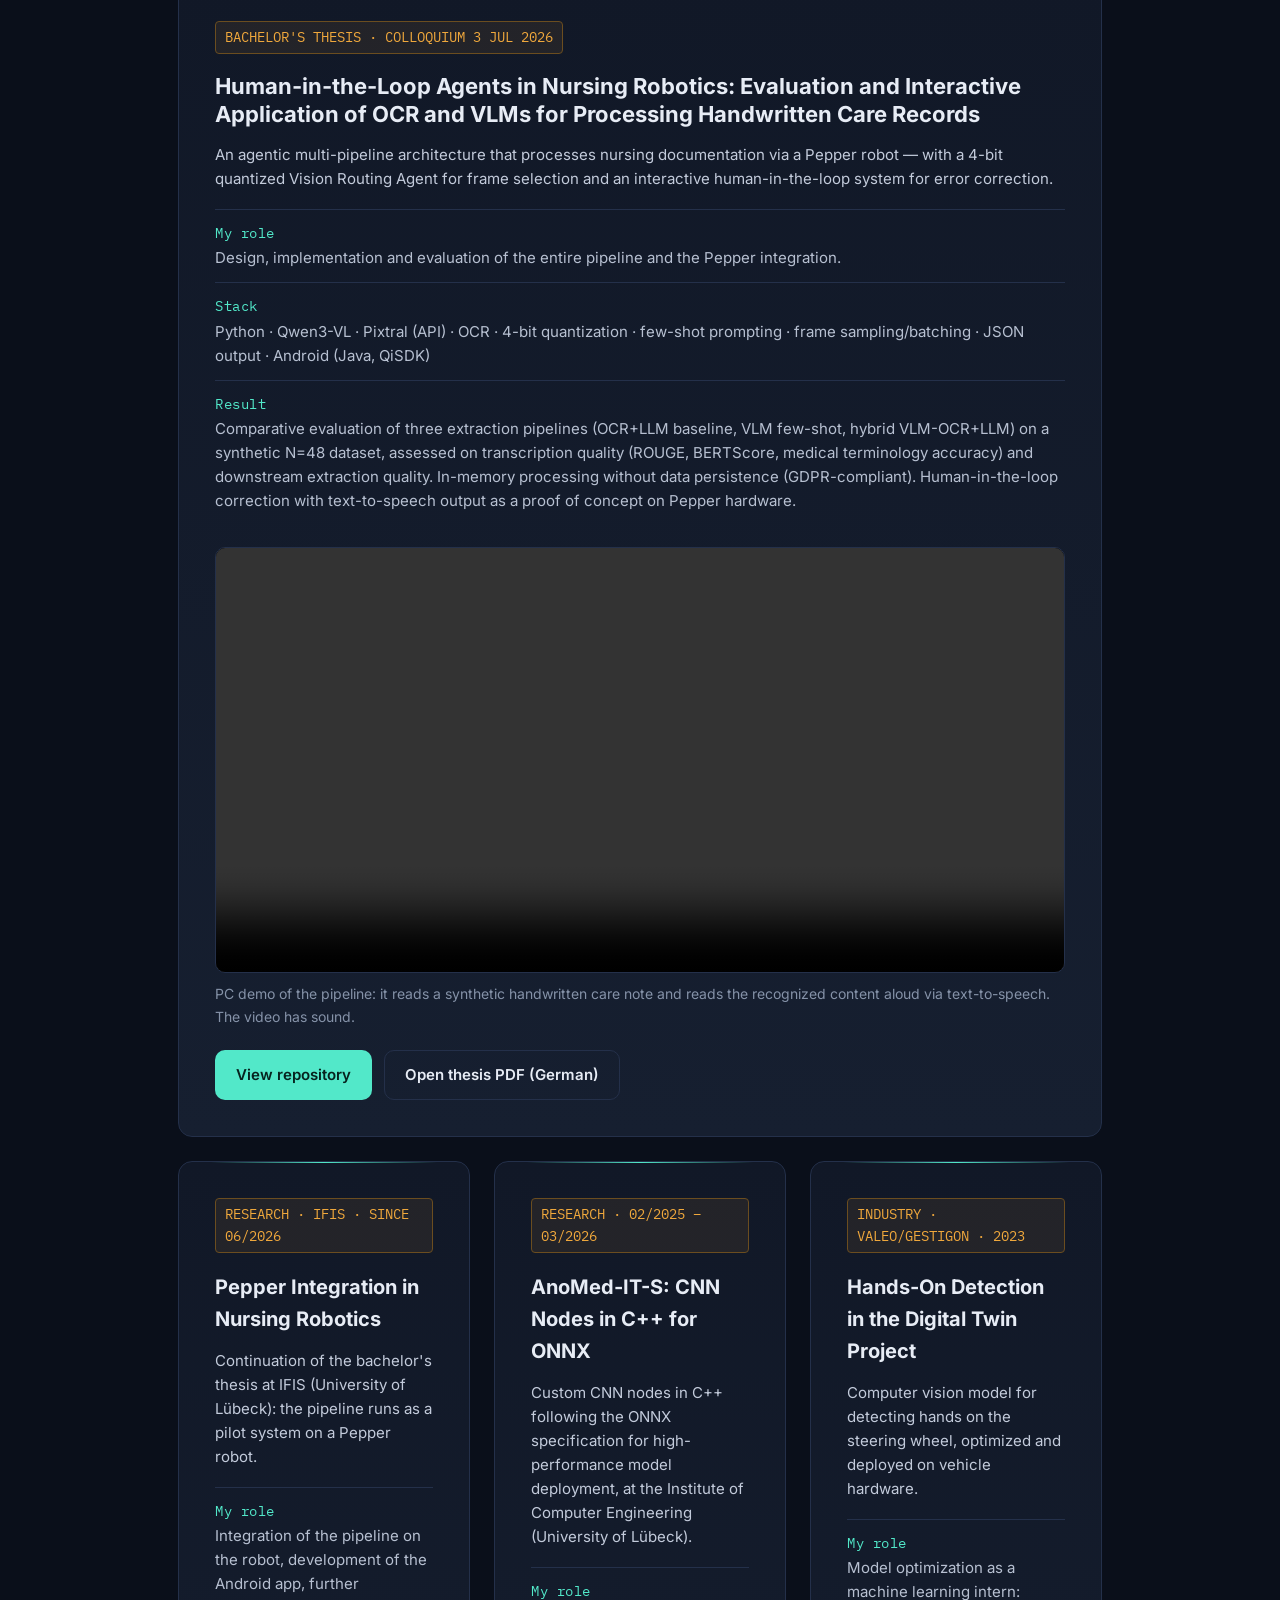
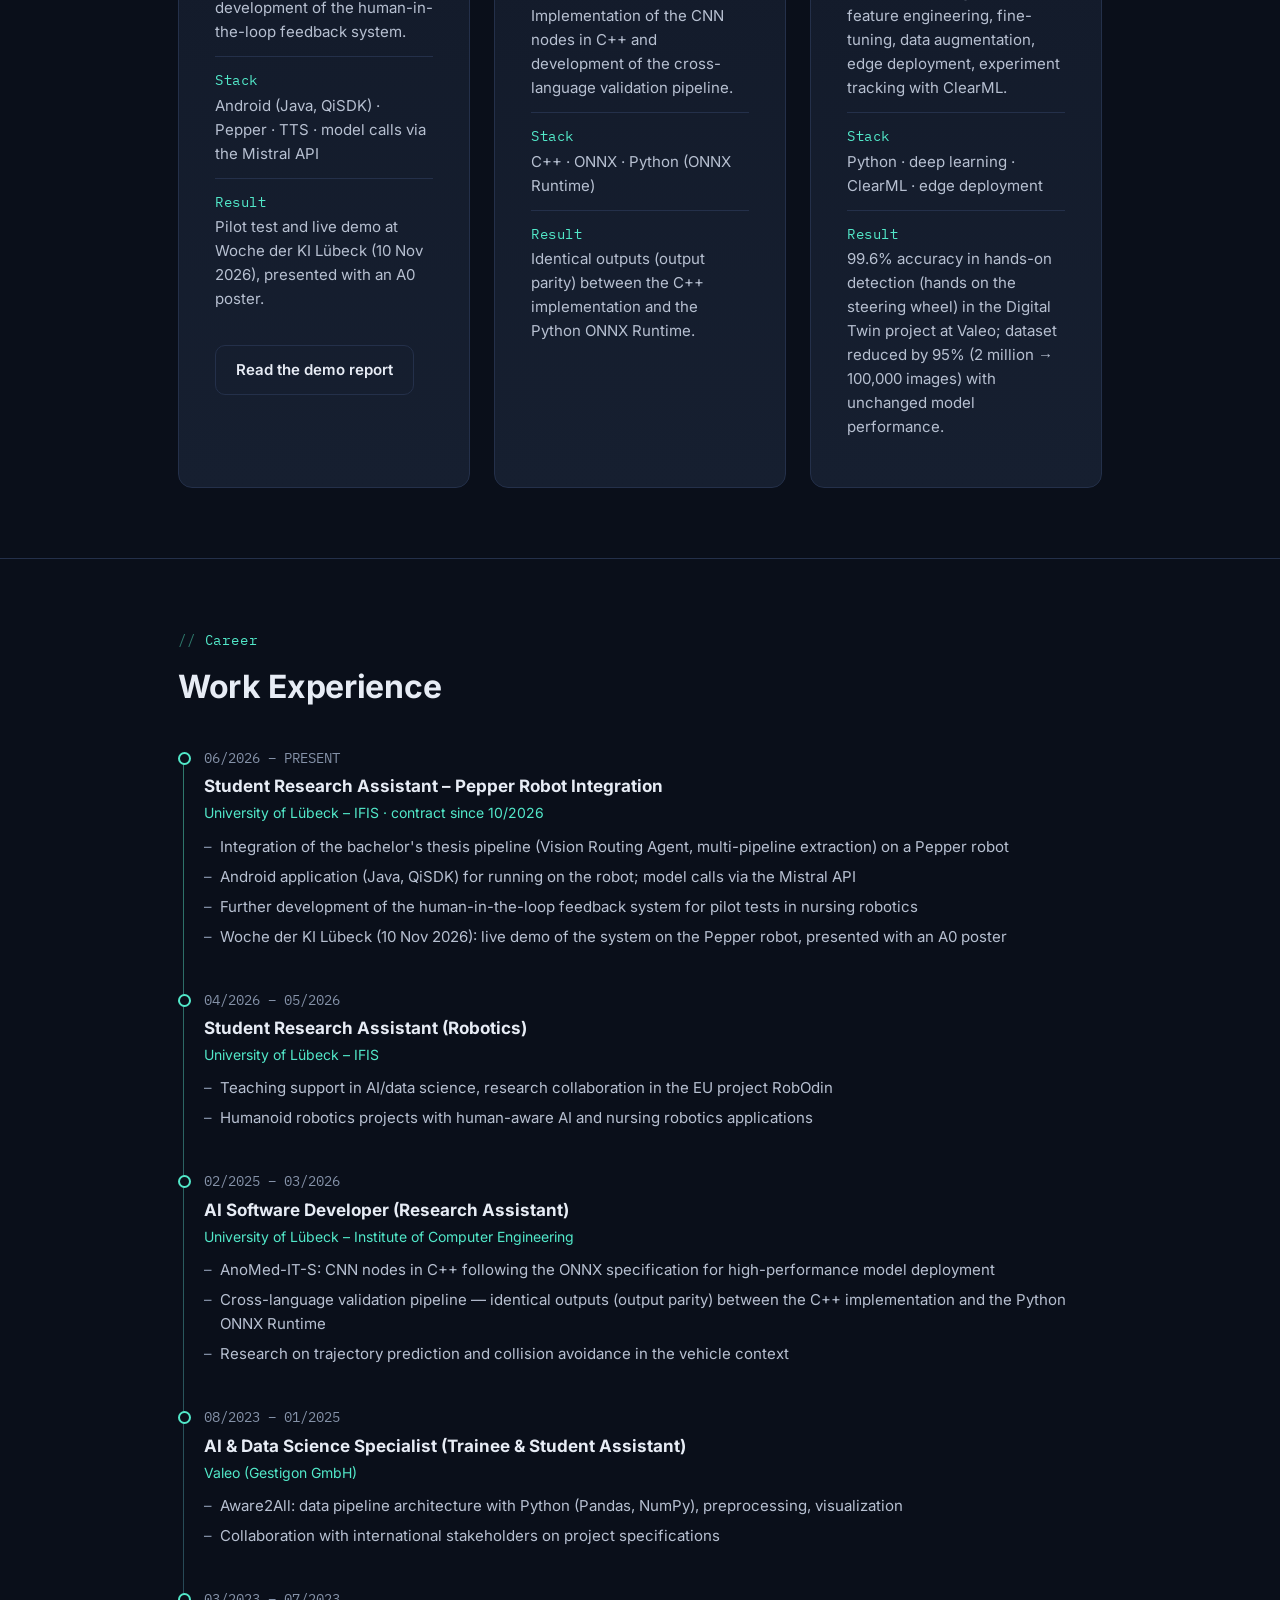
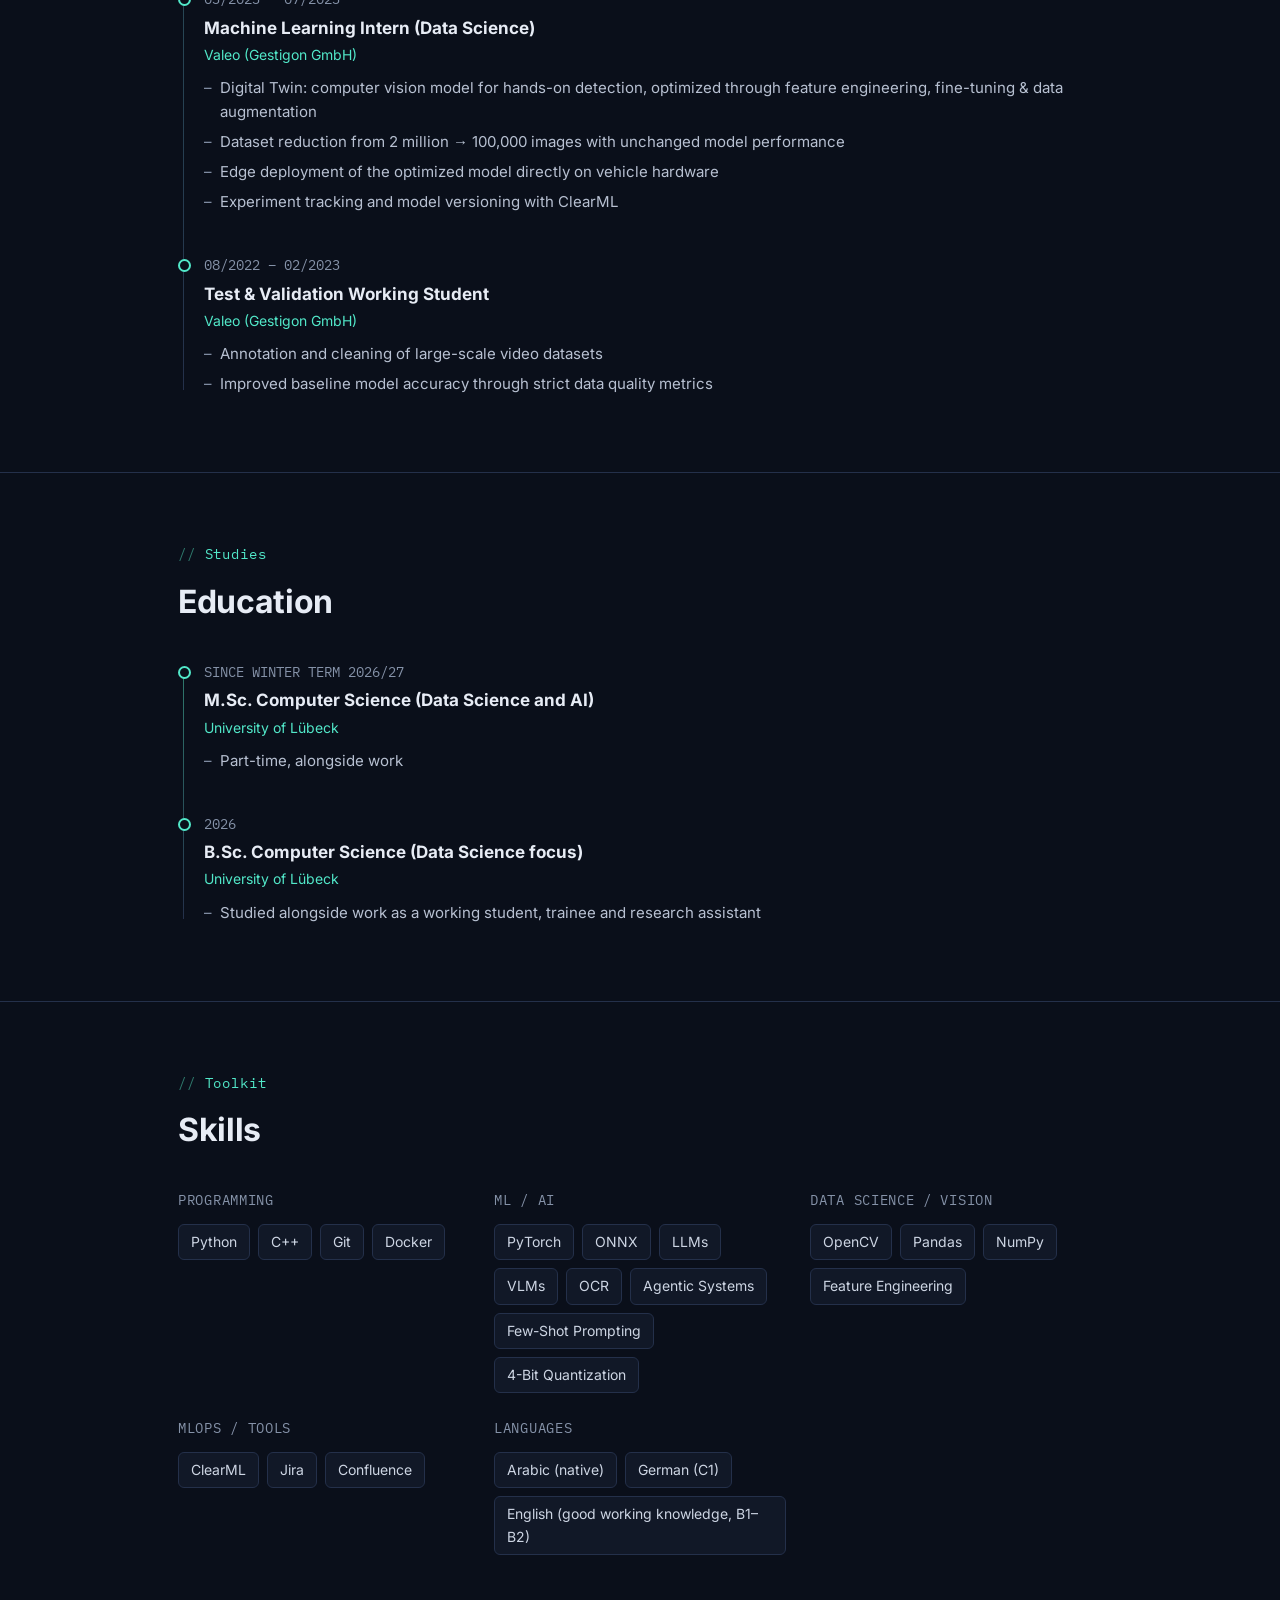
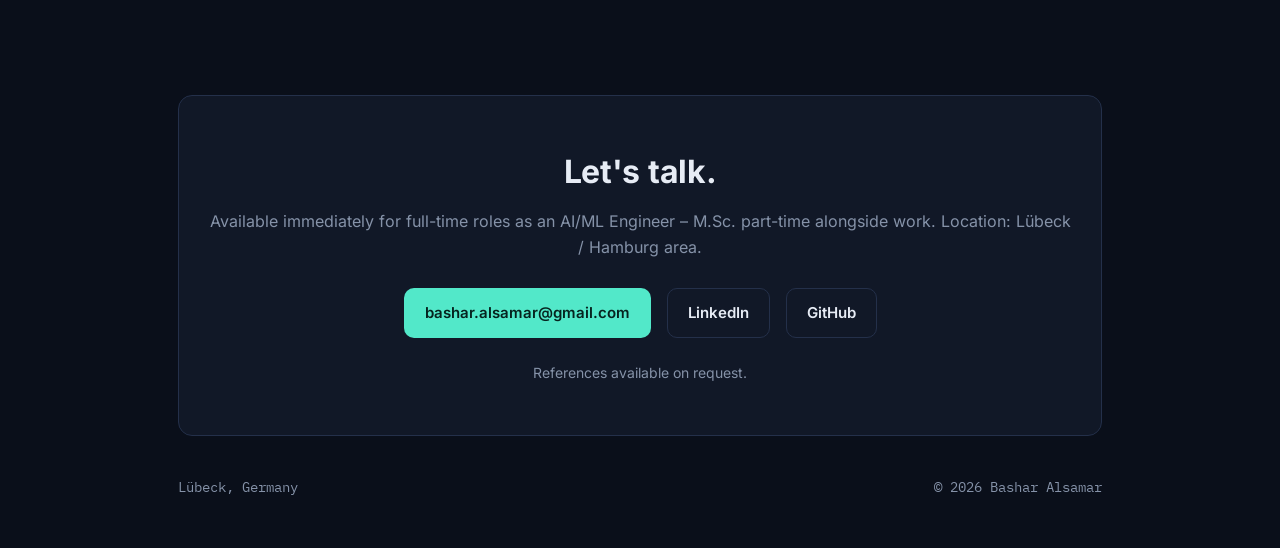
==== commit c1673189: "Add og:image (1200x630) and large Twitter card on all pages" ====
--- a/en/index.html
+++ b/en/index.html
@@ -21,8 +21,14 @@
 <meta property="og:url" content="https://basharalsamar.github.io/en/">
 <meta property="og:locale" content="en_US">
 <meta property="og:locale:alternate" content="de_DE">
-<!-- TODO step 6: add og:image (1200x630) once it exists and switch twitter:card to summary_large_image -->
-<meta name="twitter:card" content="summary">
+<meta property="og:image" content="https://basharalsamar.github.io/assets/og/og-image.jpg">
+<meta property="og:image:type" content="image/jpeg">
+<meta property="og:image:width" content="1200">
+<meta property="og:image:height" content="630">
+<meta property="og:image:alt" content="The Pepper robot at the booth at Woche der KI Lübeck, surrounded by research posters and a NAO robot.">
+<meta name="twitter:card" content="summary_large_image">
+<meta name="twitter:image" content="https://basharalsamar.github.io/assets/og/og-image.jpg">
+<meta name="twitter:image:alt" content="The Pepper robot at the booth at Woche der KI Lübeck, surrounded by research posters and a NAO robot.">
 <meta name="twitter:title" content="Bashar Alsamar — AI/ML Engineer">
 <meta name="twitter:description" content="Computer vision, agentic AI systems and robotics. Over 4 years of experience at Valeo/Gestigon and the University of Lübeck.">
 
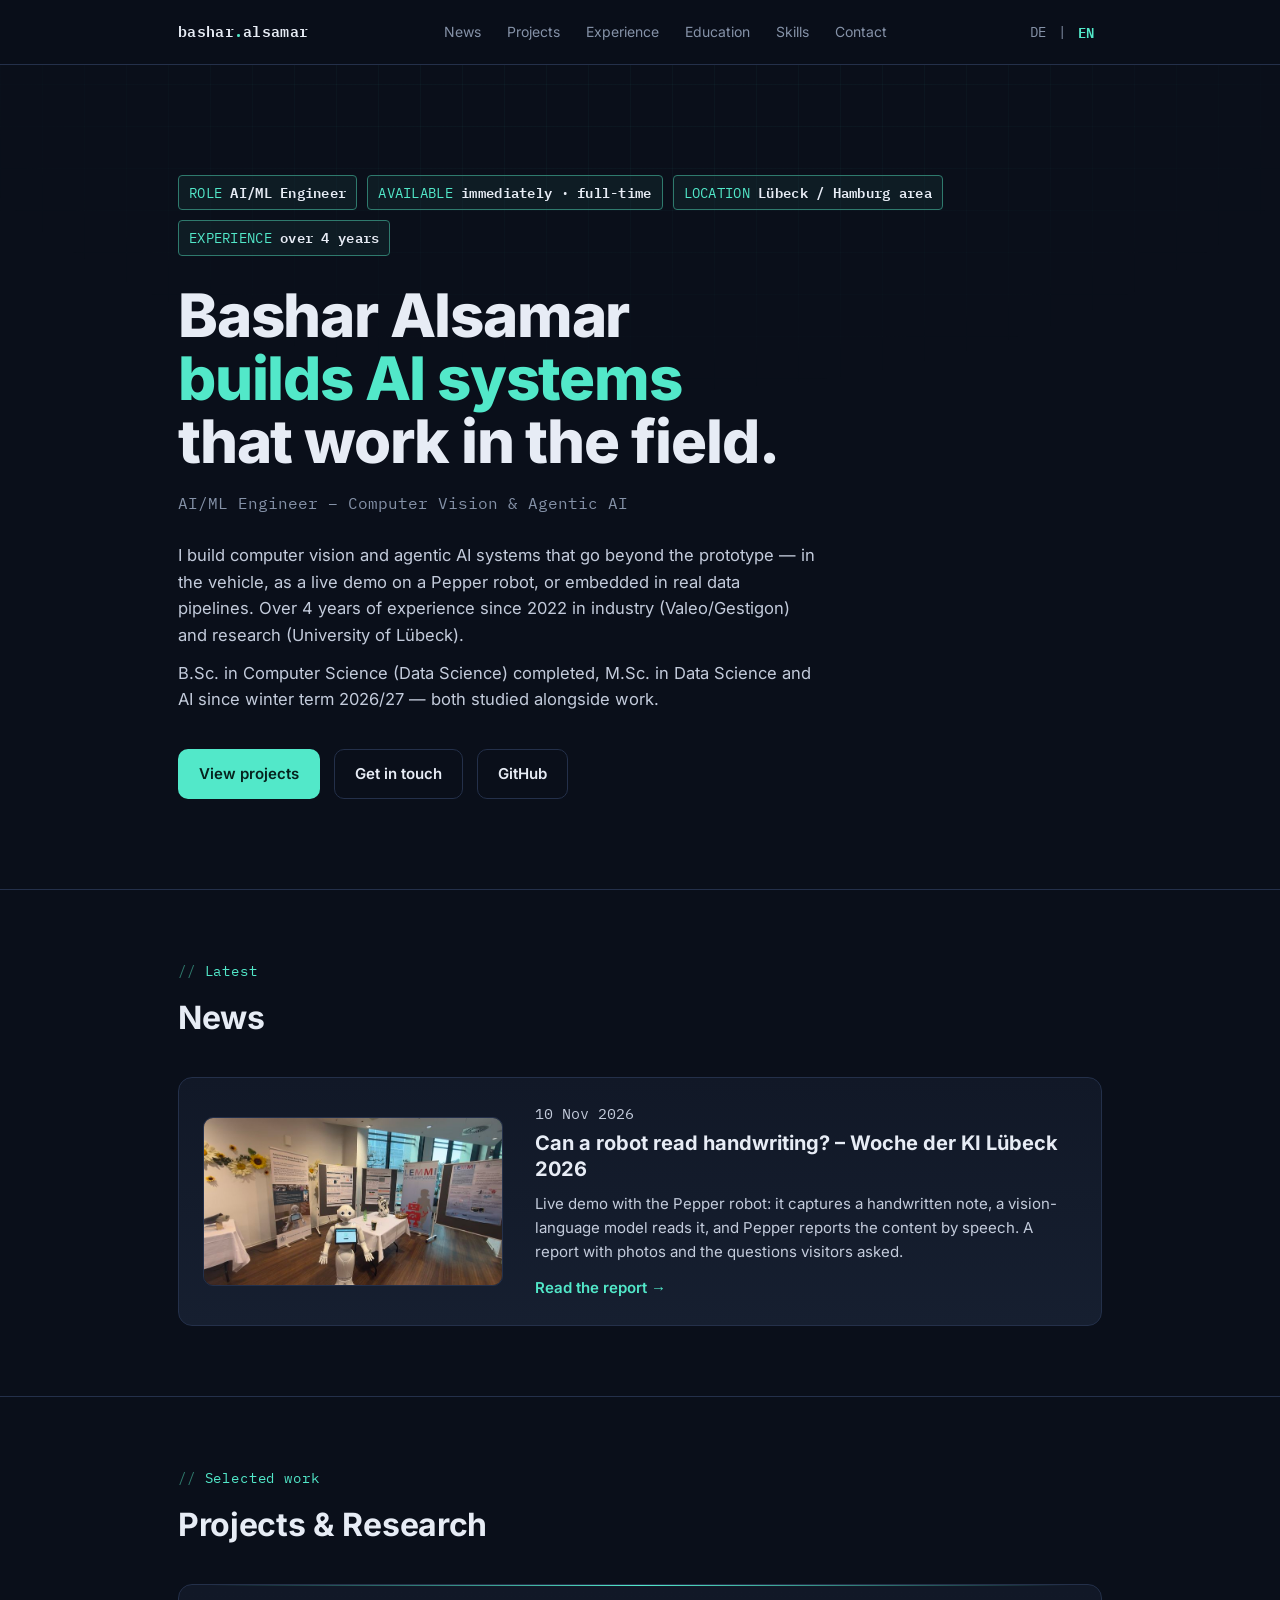
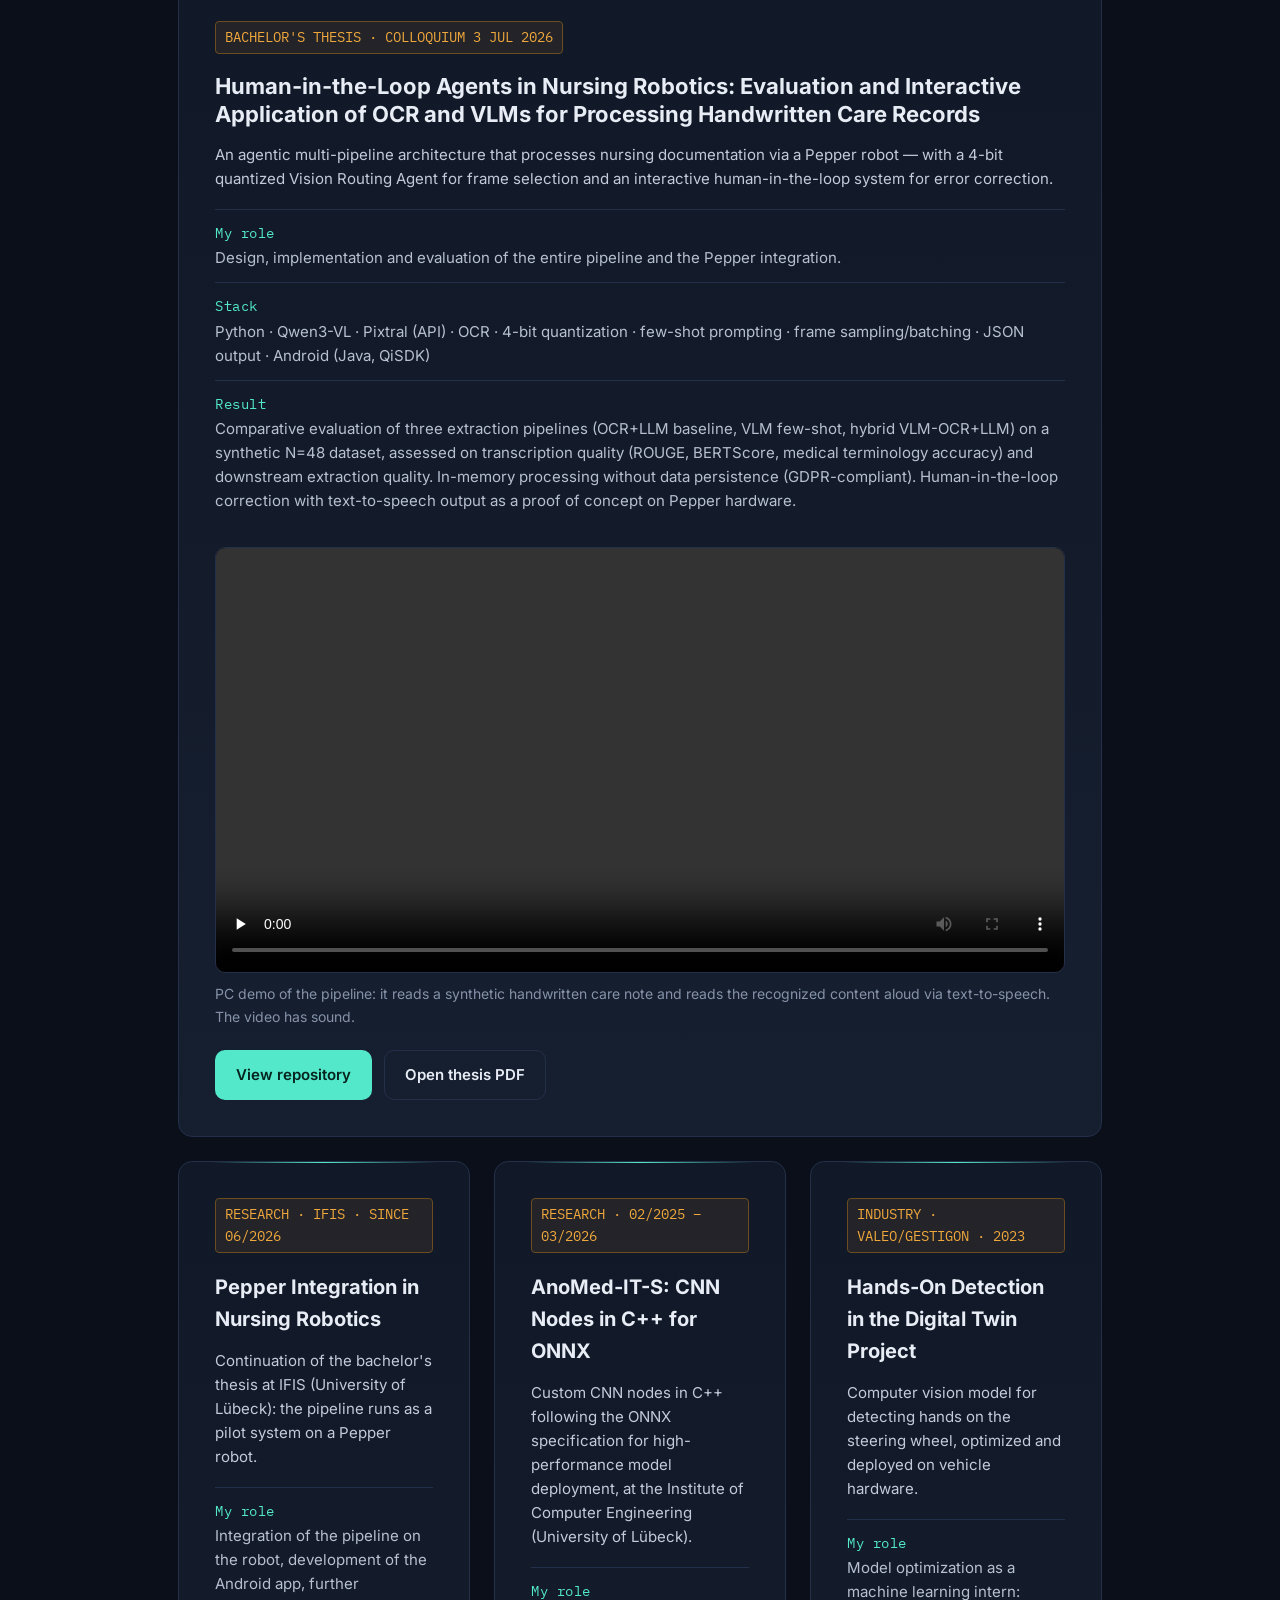
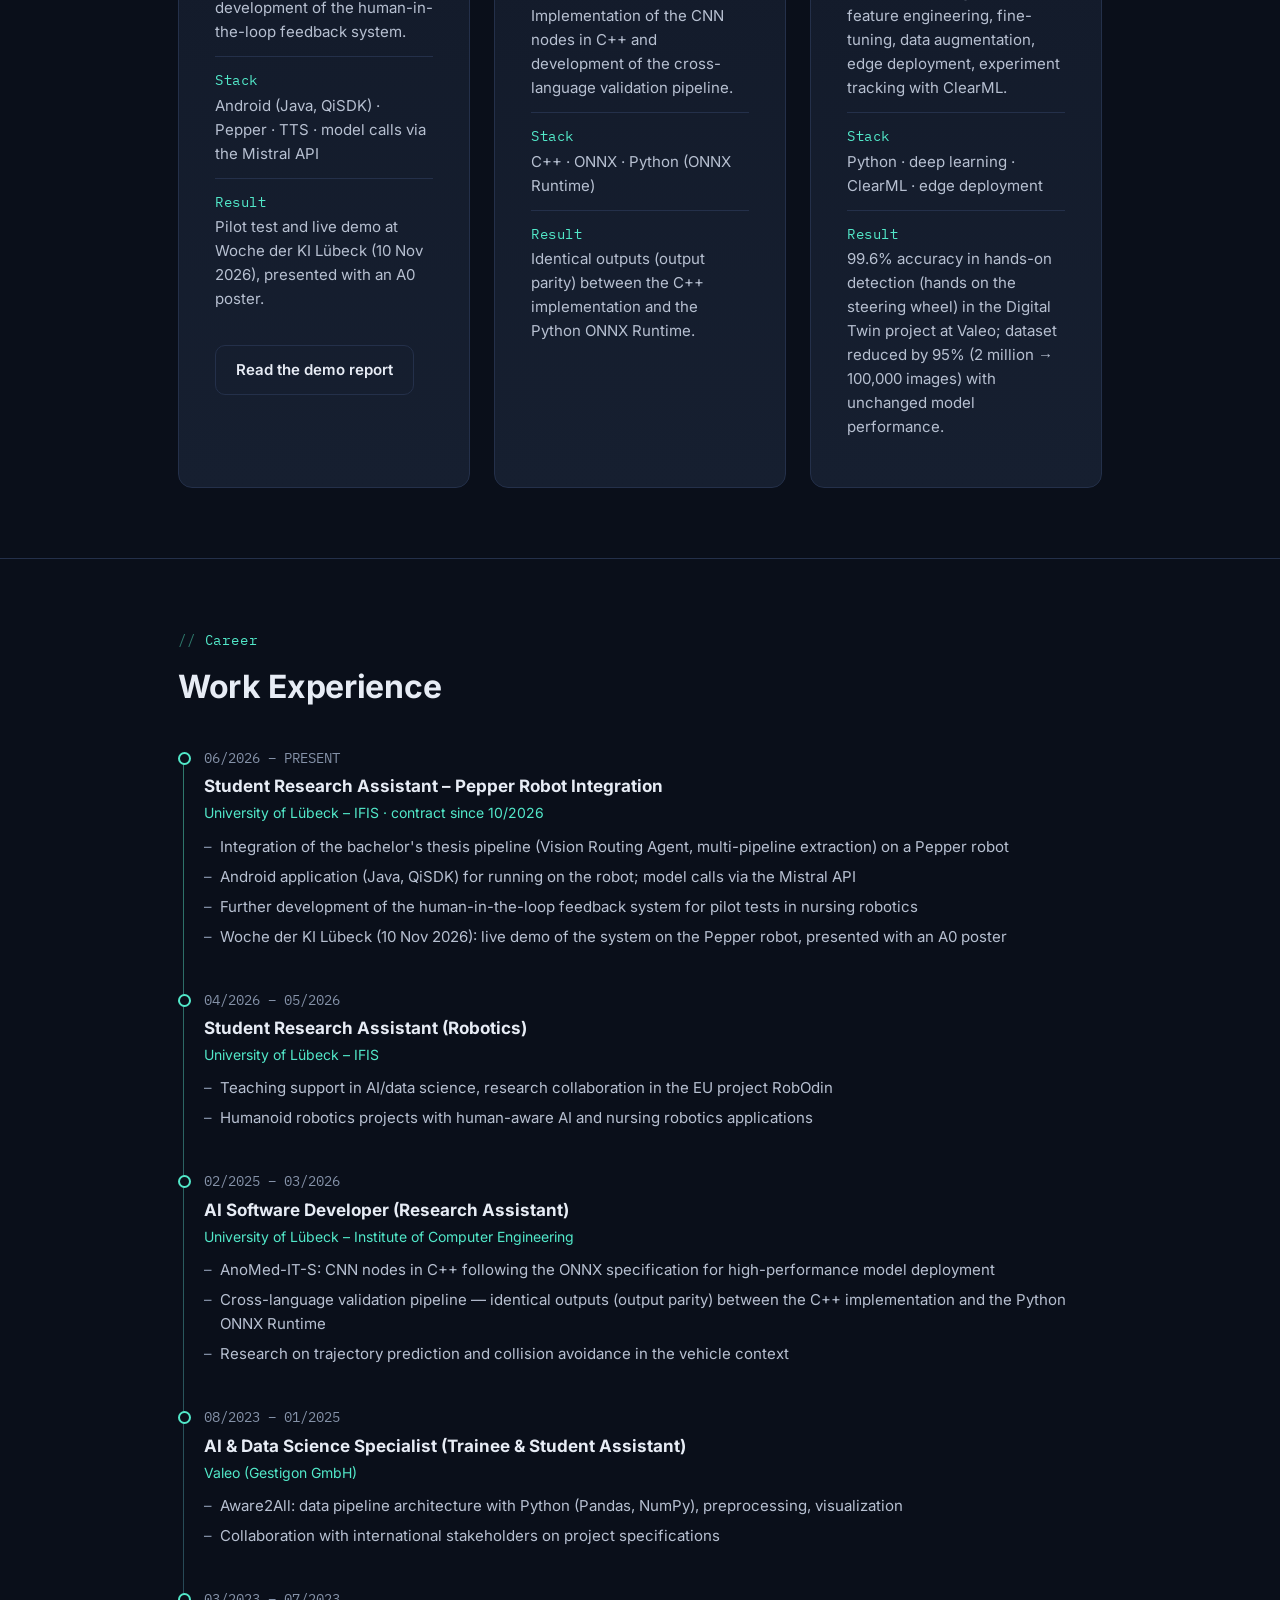
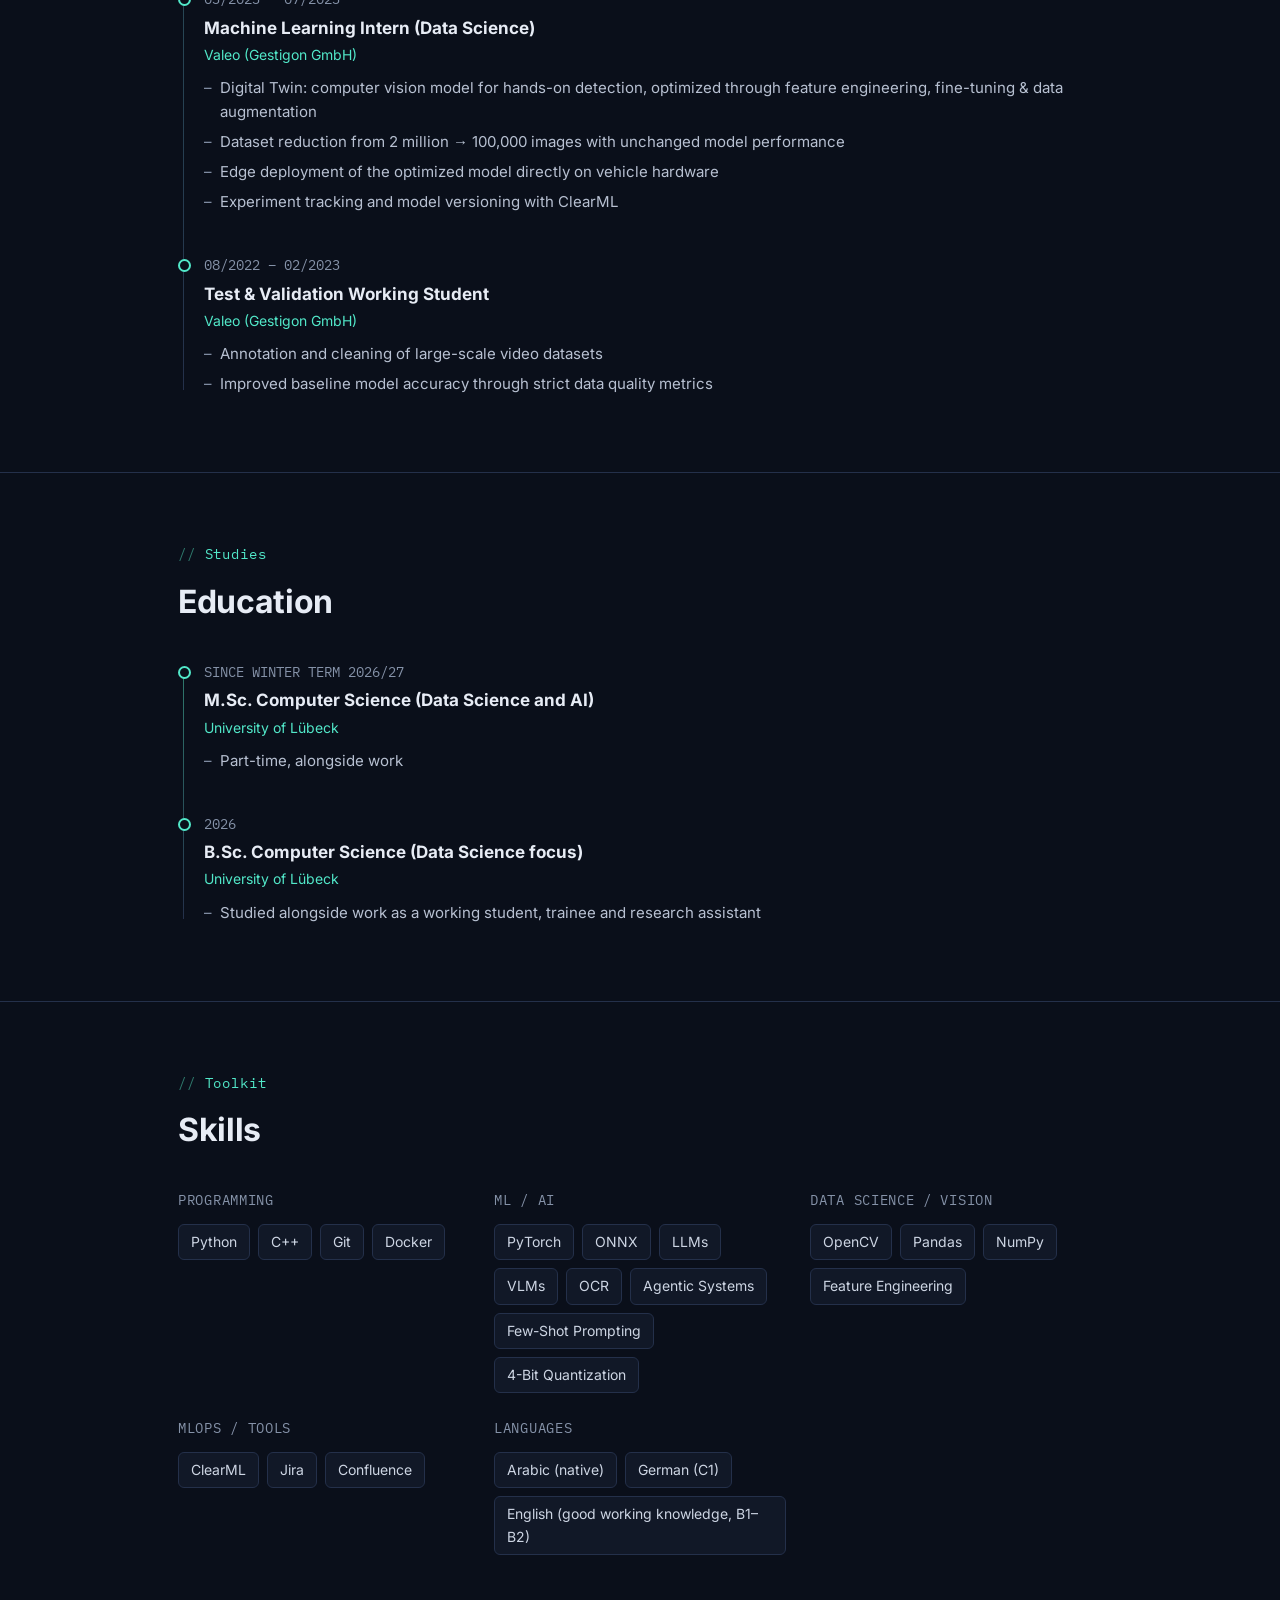
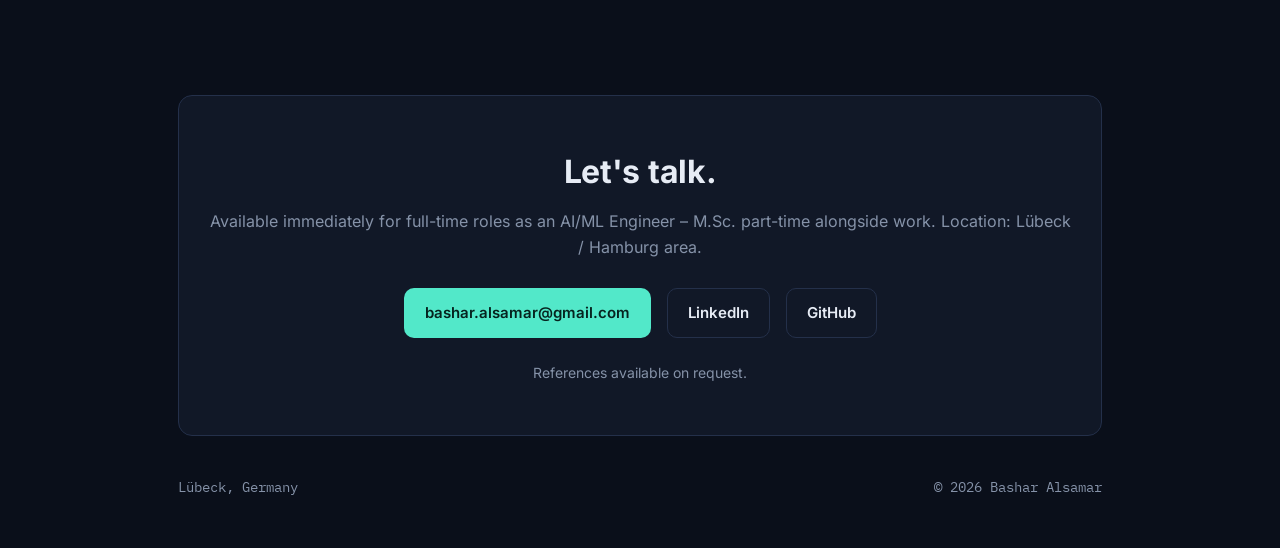
==== commit 390198d2: "Thesis PDF label: thesis is written in English" ====
--- a/en/index.html
+++ b/en/index.html
@@ -156,7 +156,7 @@
 
       <div class="project-links">
         <a class="btn btn-primary" href="https://github.com/BasharAlsamar/bachelor-thesis-nursing-agents" target="_blank" rel="noopener">View repository</a>
-        <a class="btn btn-ghost" href="https://github.com/BasharAlsamar/bachelor-thesis-nursing-agents/blob/main/Thesis/Abschlussarbeit.pdf" target="_blank" rel="noopener">Open thesis PDF (German)</a>
+        <a class="btn btn-ghost" href="https://github.com/BasharAlsamar/bachelor-thesis-nursing-agents/blob/main/Thesis/Abschlussarbeit.pdf" target="_blank" rel="noopener">Open thesis PDF</a>
       </div>
     </article>
 
--- a/assets/css/main.css
+++ b/assets/css/main.css
@@ -294,6 +294,8 @@
 .gallery a{ display:block; border: 1px solid var(--line); border-radius: 8px; overflow:hidden; }
 .gallery a:hover{ border-color: var(--signal-dim); }
 .gallery img{ display:block; width:100%; height:auto; }
+.gallery-hint{ display:none; margin: -8px 0 12px; font-family:'IBM Plex Mono',monospace; font-size: var(--fs-small); color: var(--signal); }
+.news-discussion{ margin-top: 28px; }
 .navlinks a[aria-current="page"]{ color: var(--text); }
 
 /* ── skills ──────────────────────────────────────── */
@@ -329,6 +331,21 @@
   /* Mobil: Navigation bricht in eine zweite Zeile um, kein Sticky (spart Platz) */
   nav{ position: static; }
   .news-card{ grid-template-columns: 1fr; }
+  /* Galerie mobil: wischbare Reihe (reines CSS, scroll-snap). Das nächste Bild ragt
+     angeschnitten ins Bild und zeigt, dass man wischen kann. */
+  .gallery-hint{ display:block; }
+  .gallery{
+    --gh: clamp(150px, 46vw, 240px);
+    flex-wrap: nowrap; overflow-x: auto; gap: 10px;
+    margin-inline: calc(var(--gutter) * -1);
+    padding: 0 var(--gutter) 10px;
+    scroll-snap-type: x mandatory;
+    scroll-padding-inline: var(--gutter);
+    overscroll-behavior-x: contain;
+    scrollbar-width: thin; scrollbar-color: var(--signal-dim) transparent;
+  }
+  .gallery::after{ display:none; }
+  .gallery li{ flex: 0 0 auto; width: calc(var(--ar) * var(--gh)); scroll-snap-align: start; }
   .navlinks{ order: 3; width: 100%; gap: 2px 18px; }
   .project-card::before{ left: 20px; right: 20px; }
 }
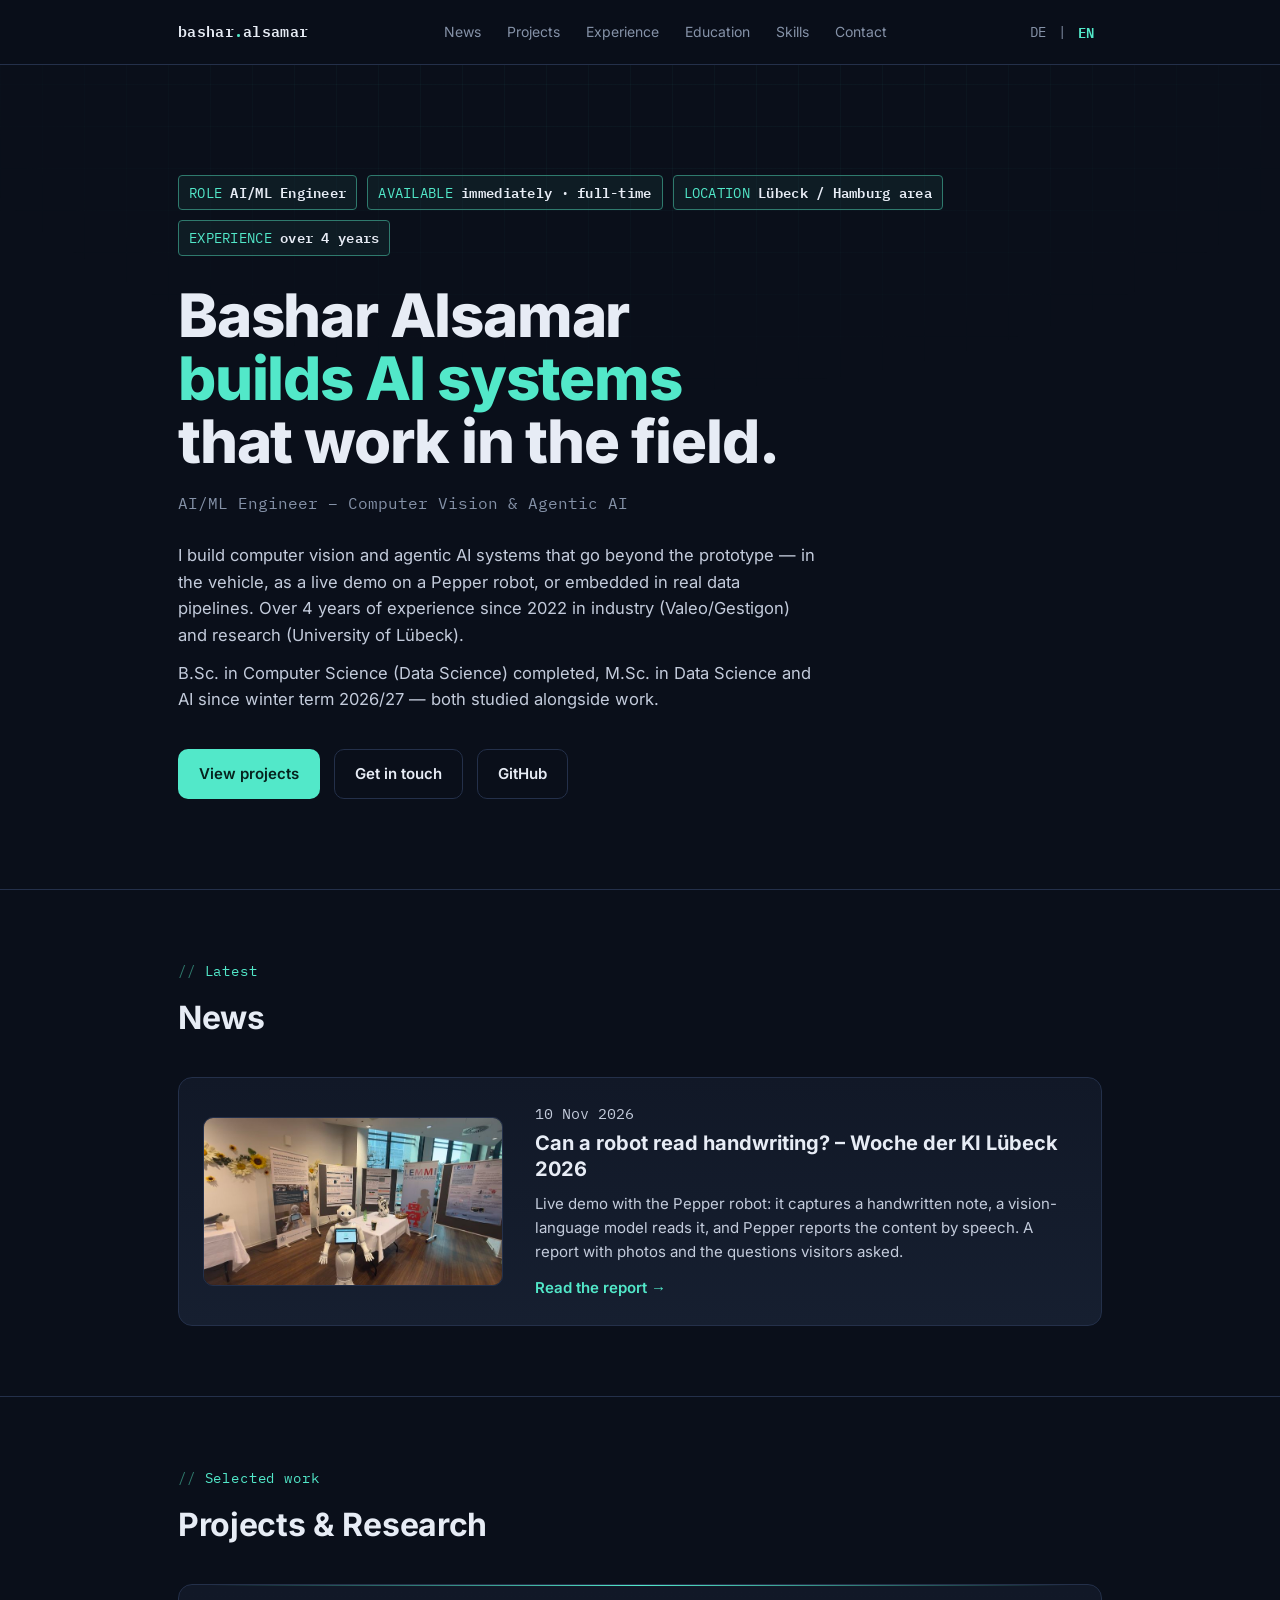
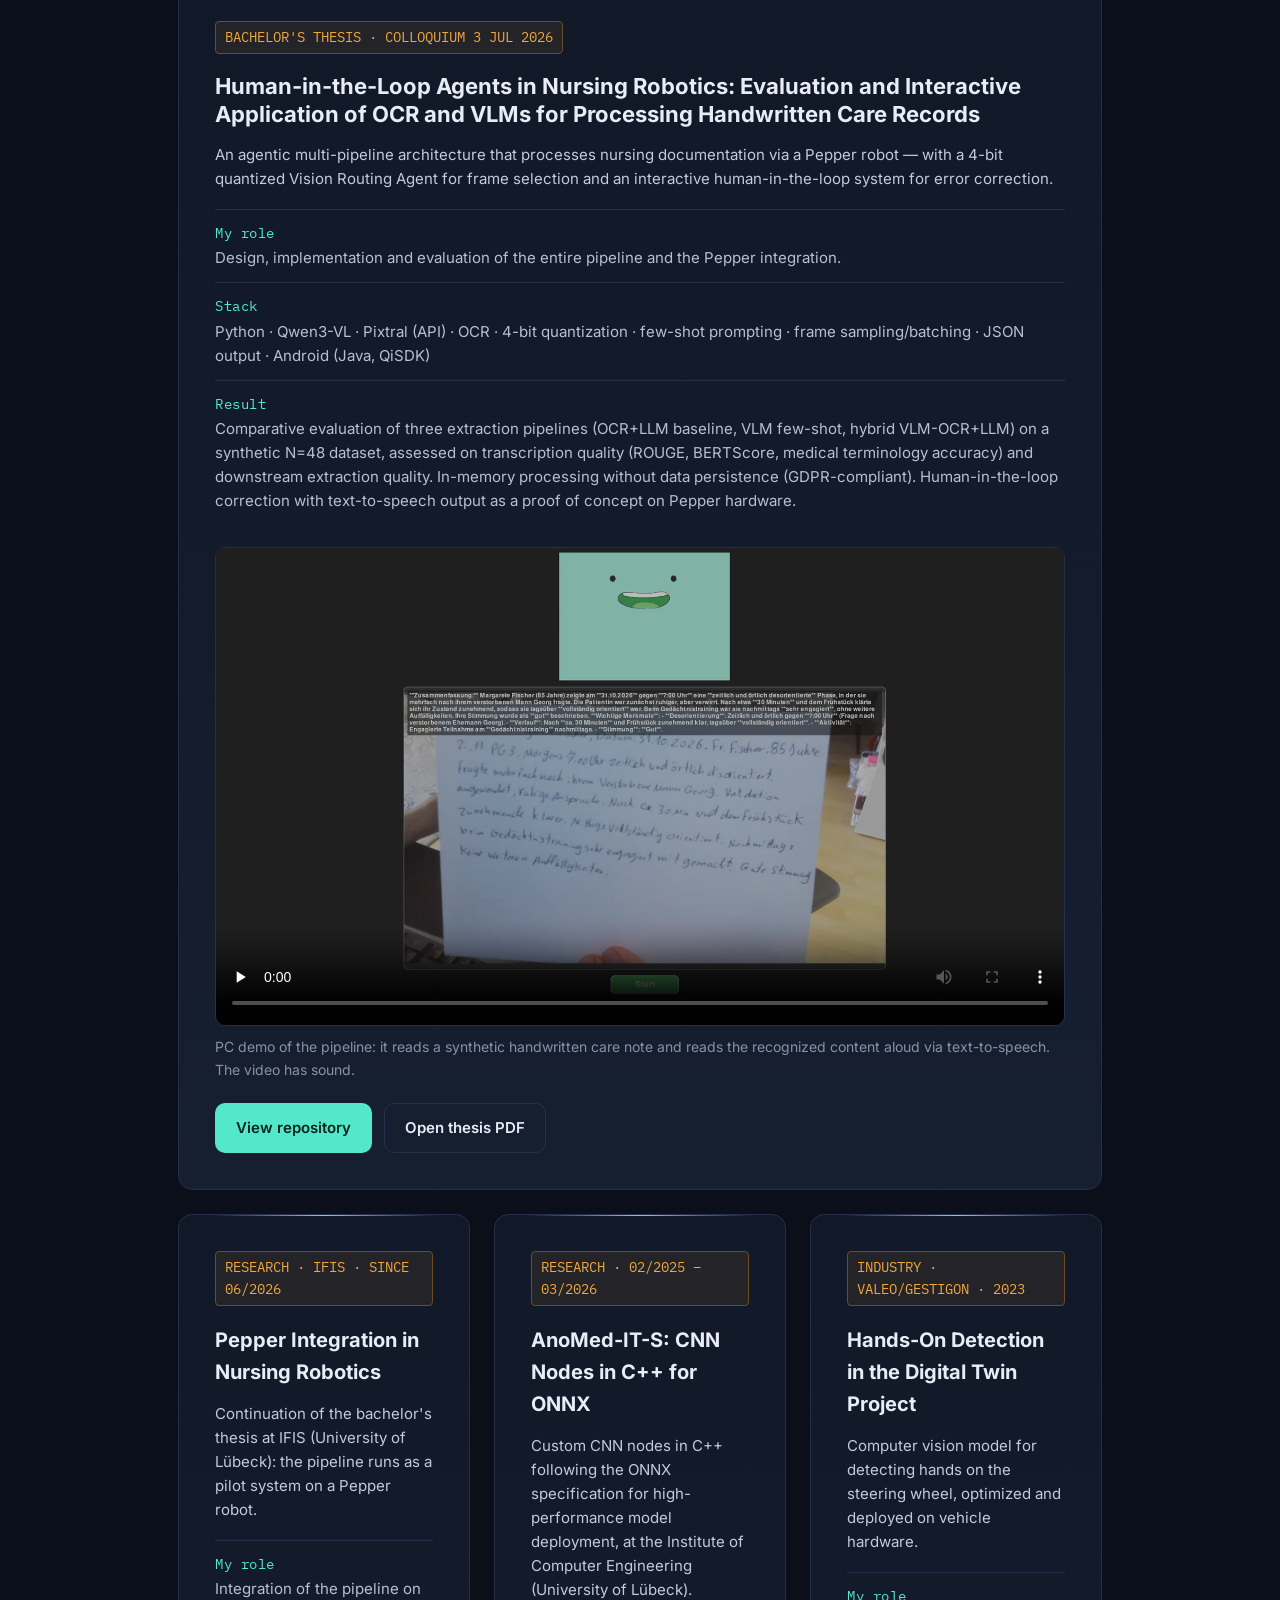
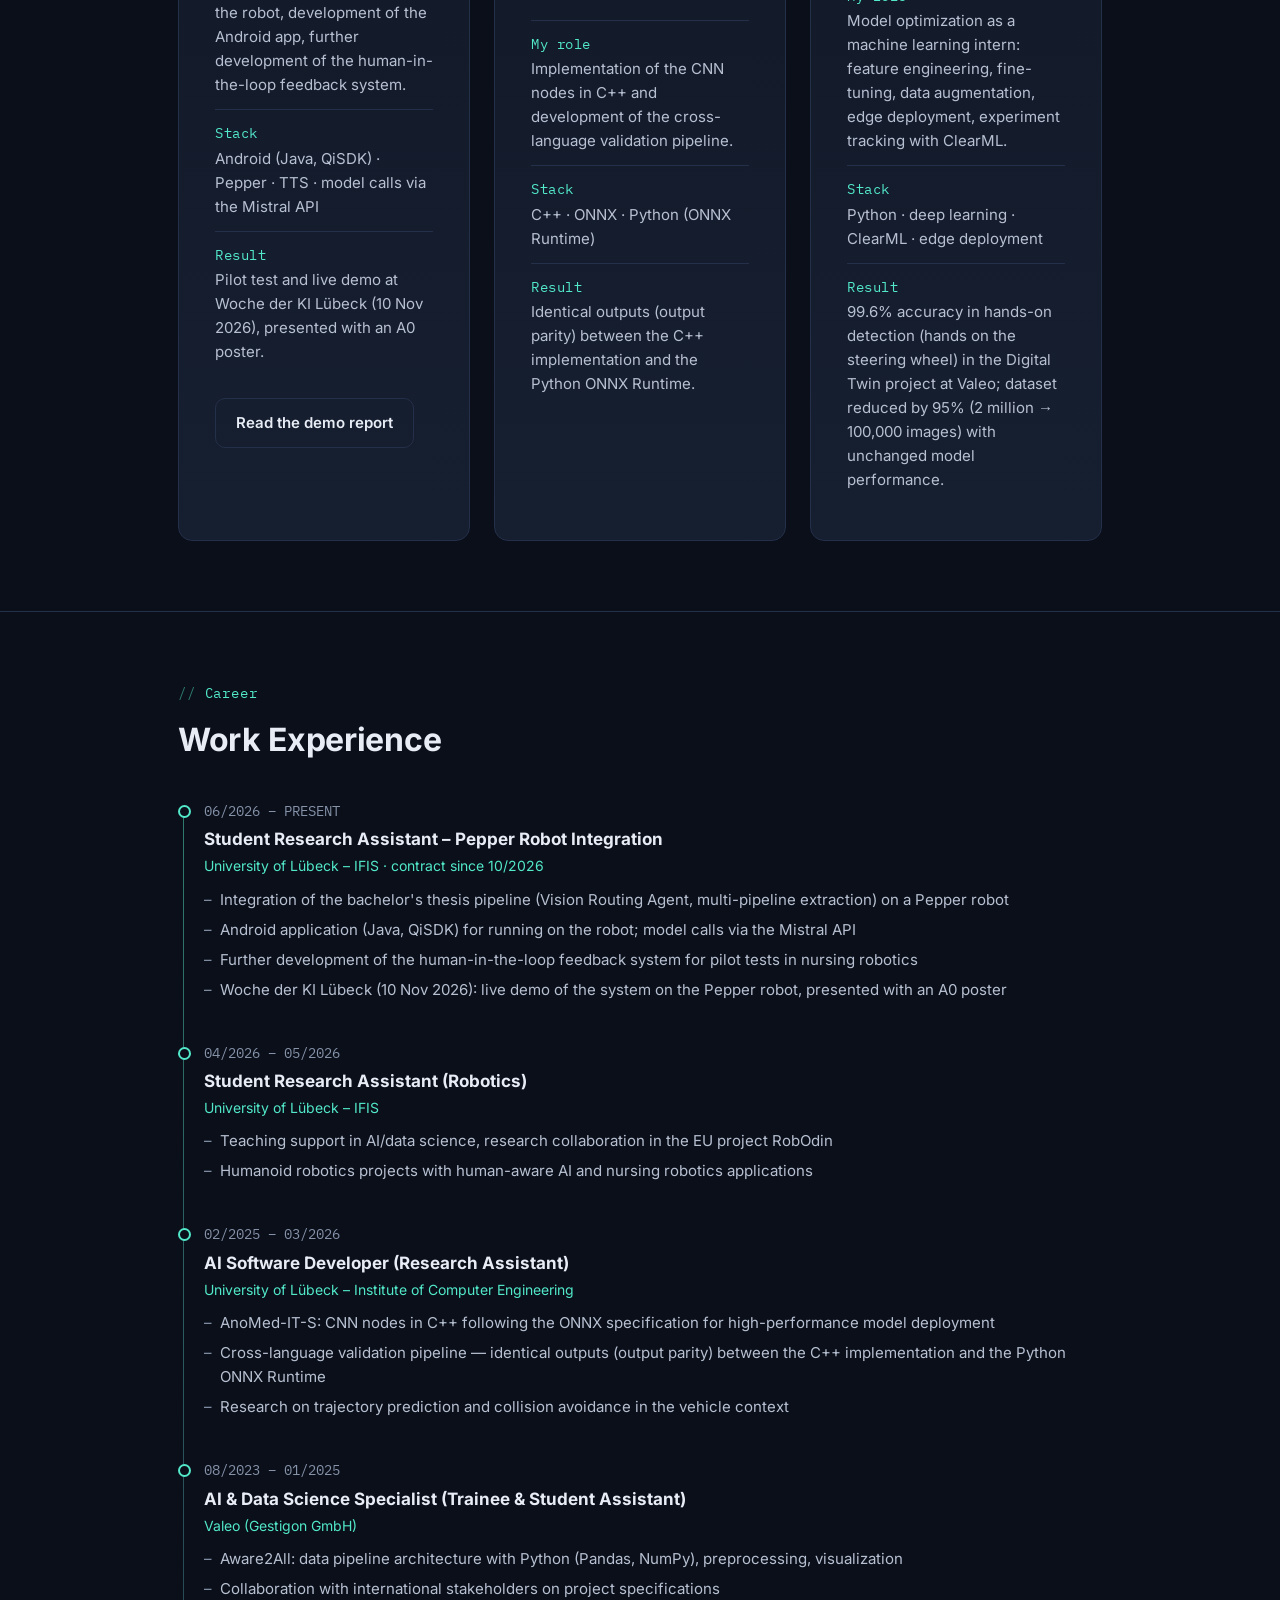
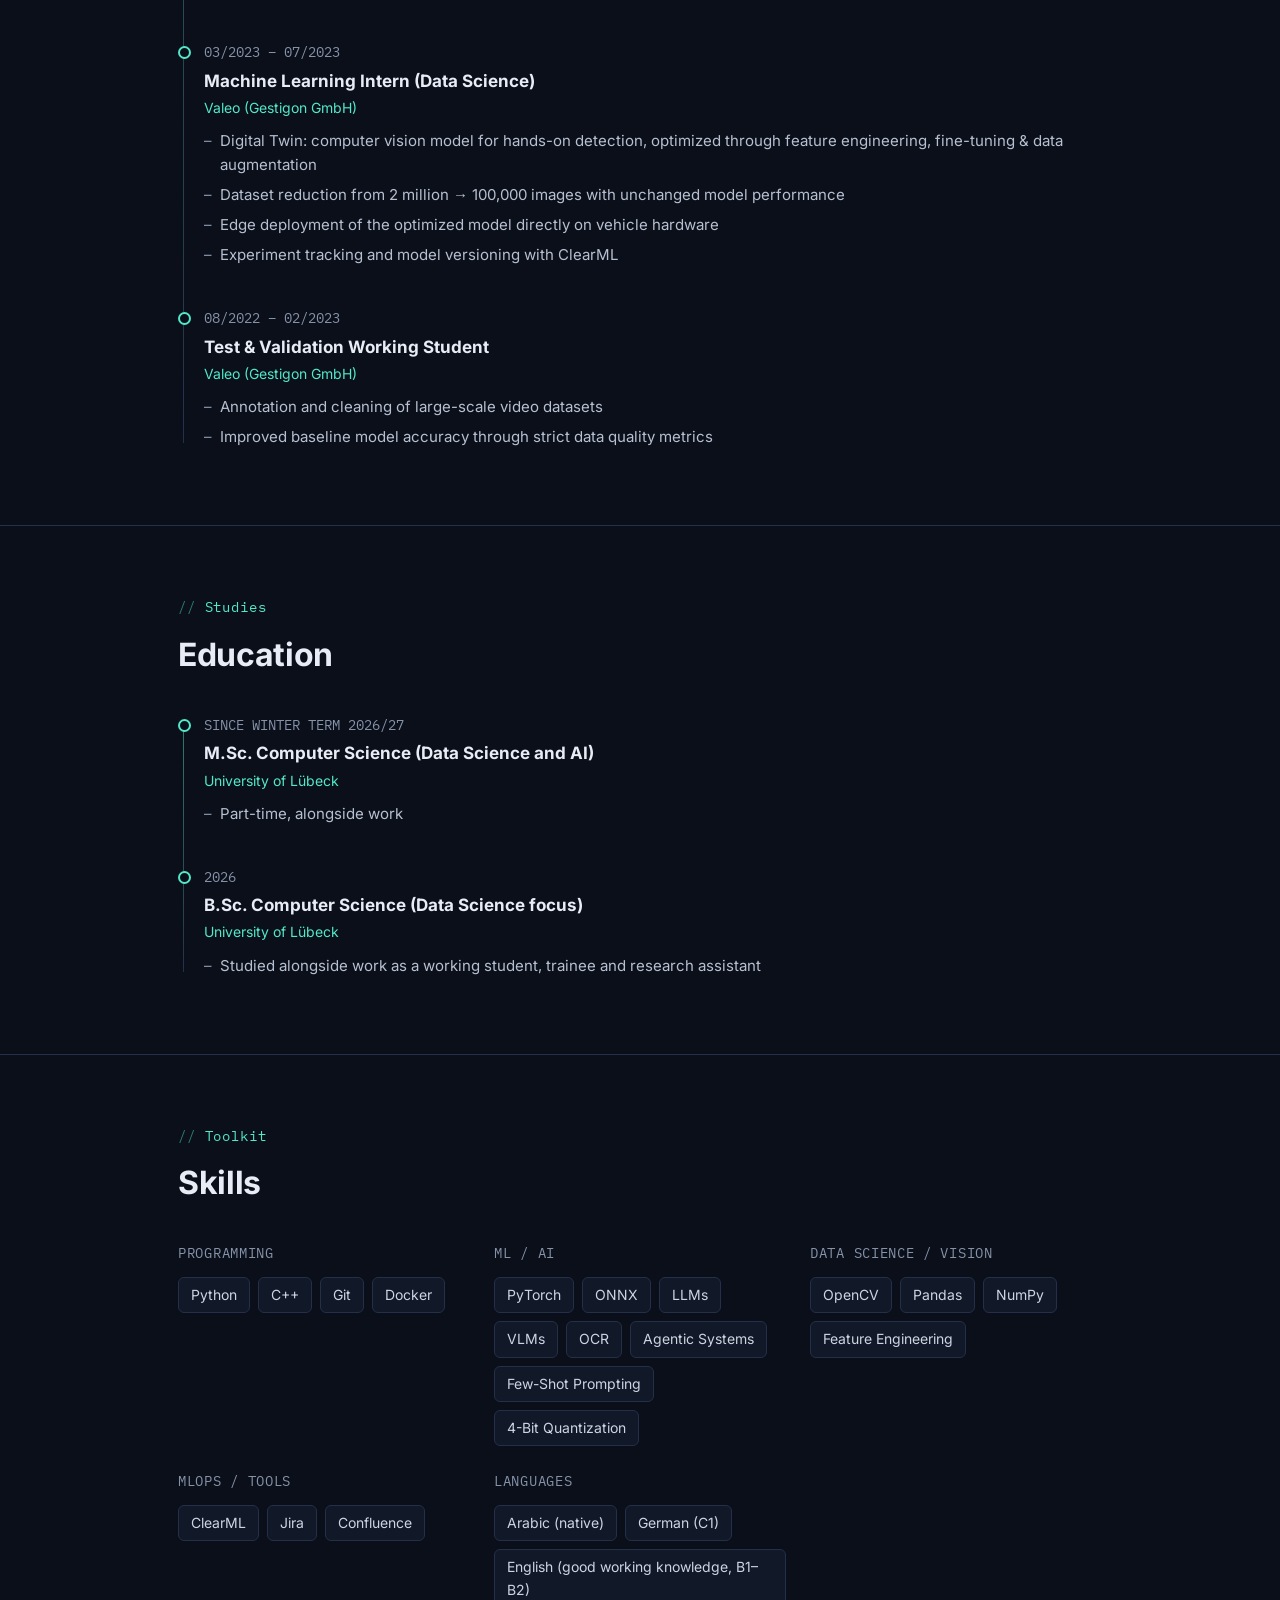
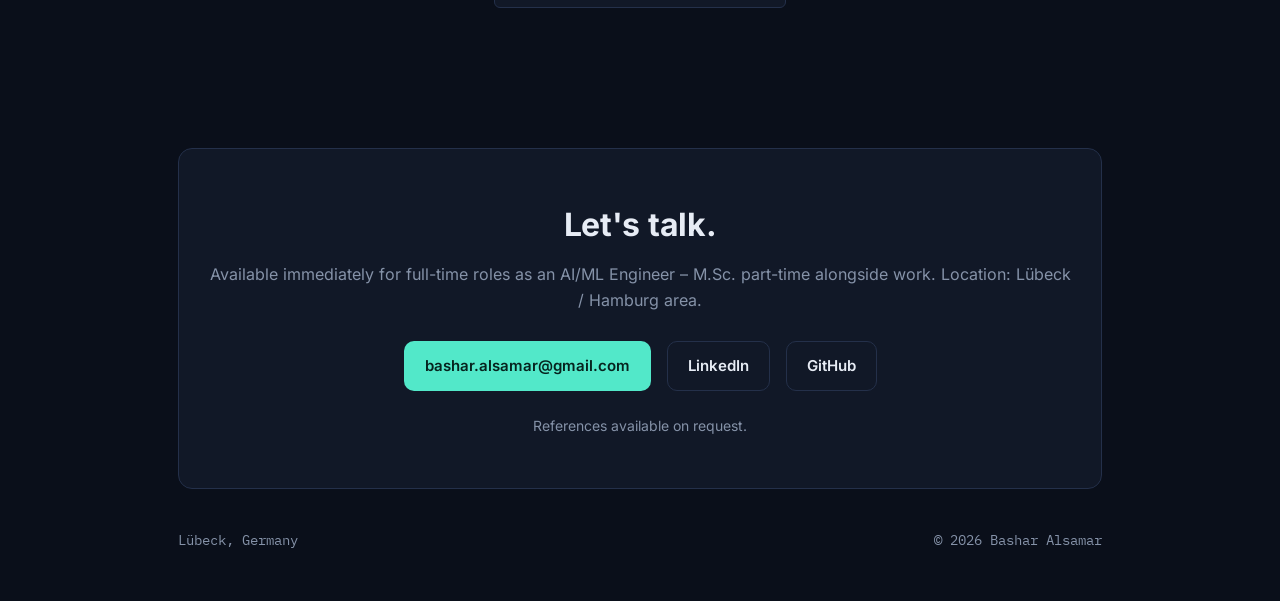
==== commit 7766b0d5: "Add 16:9 poster image for the demo video" ====
--- a/en/index.html
+++ b/en/index.html
@@ -145,7 +145,7 @@
 
       <figure class="video-figure">
         <div class="video-frame">
-          <video controls preload="none" aria-describedby="demo-desc">
+          <video controls preload="none" poster="../assets/video/ba-demo-poster.webp" aria-describedby="demo-desc">
             <source src="../assets/video/ba-demo.mp4" type="video/mp4">
             Your browser does not support the video tag.
             <a href="../assets/video/ba-demo.mp4">Watch the video directly</a>
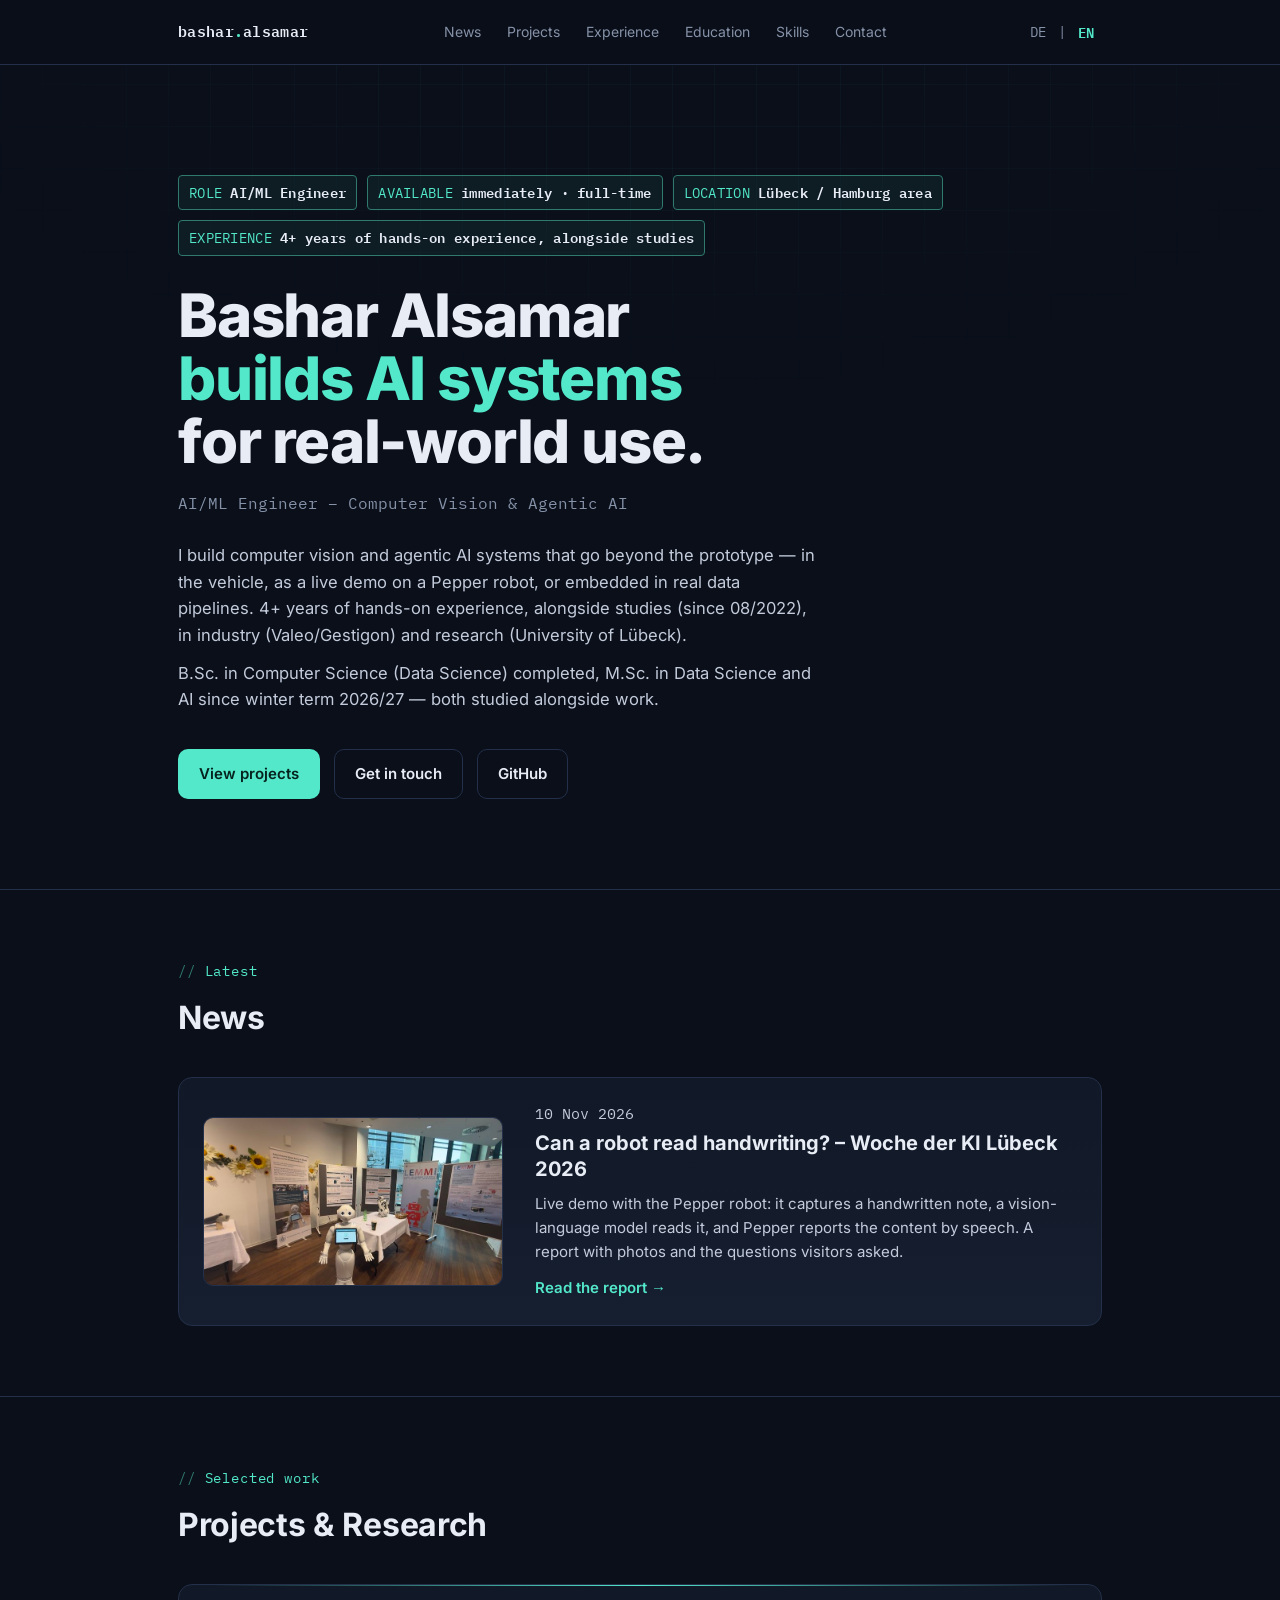
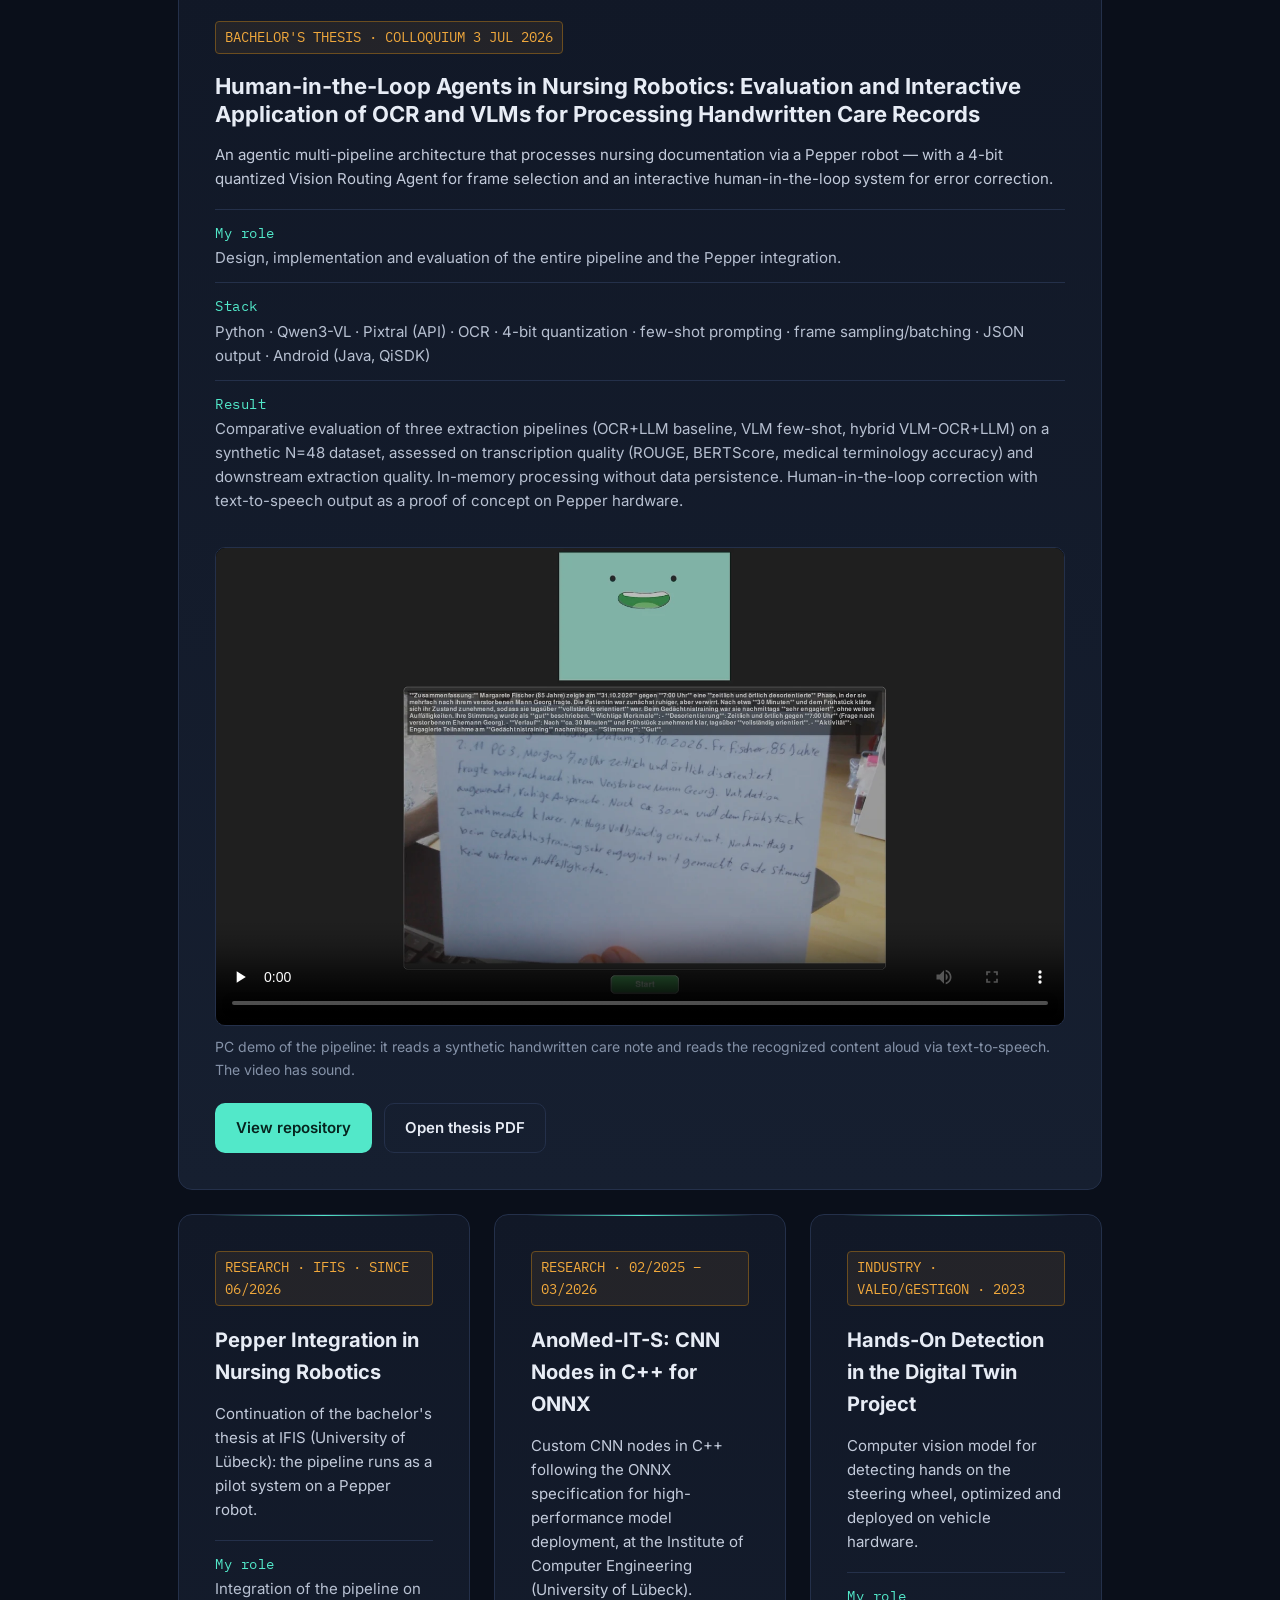
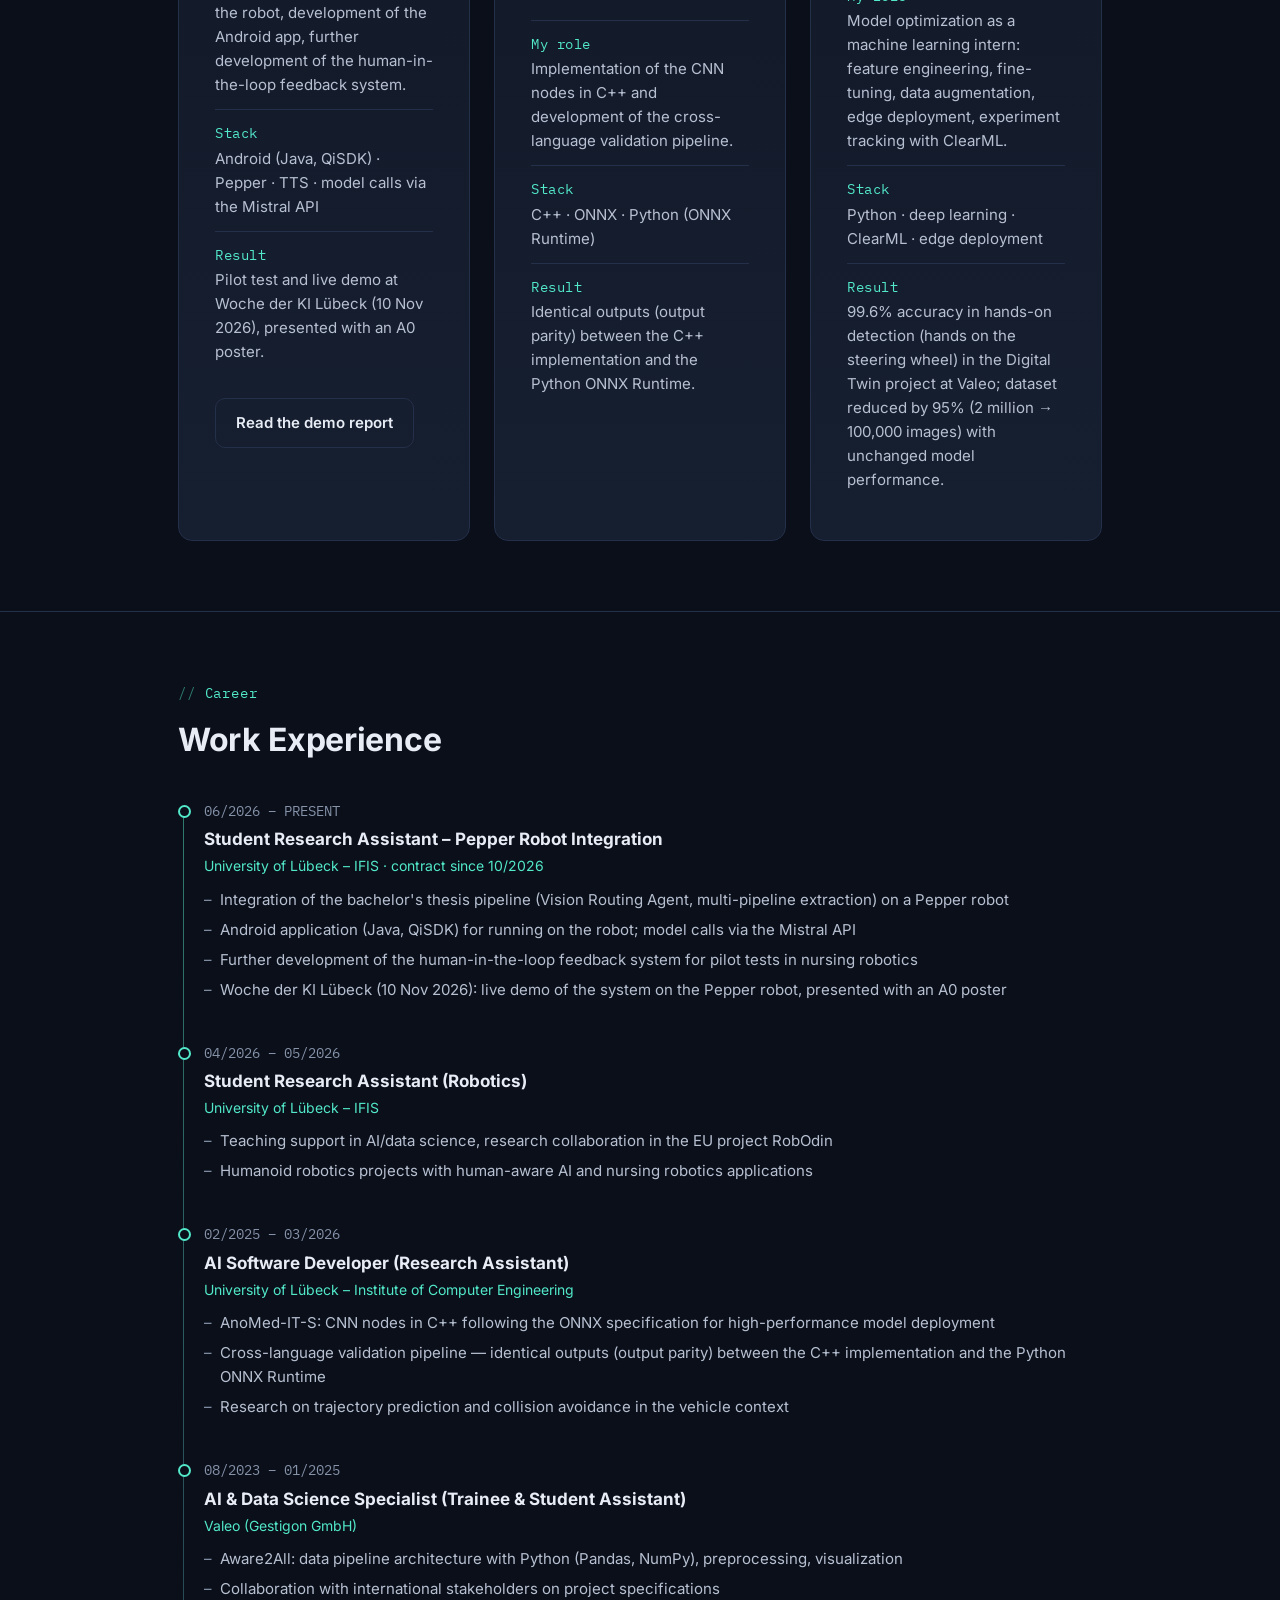
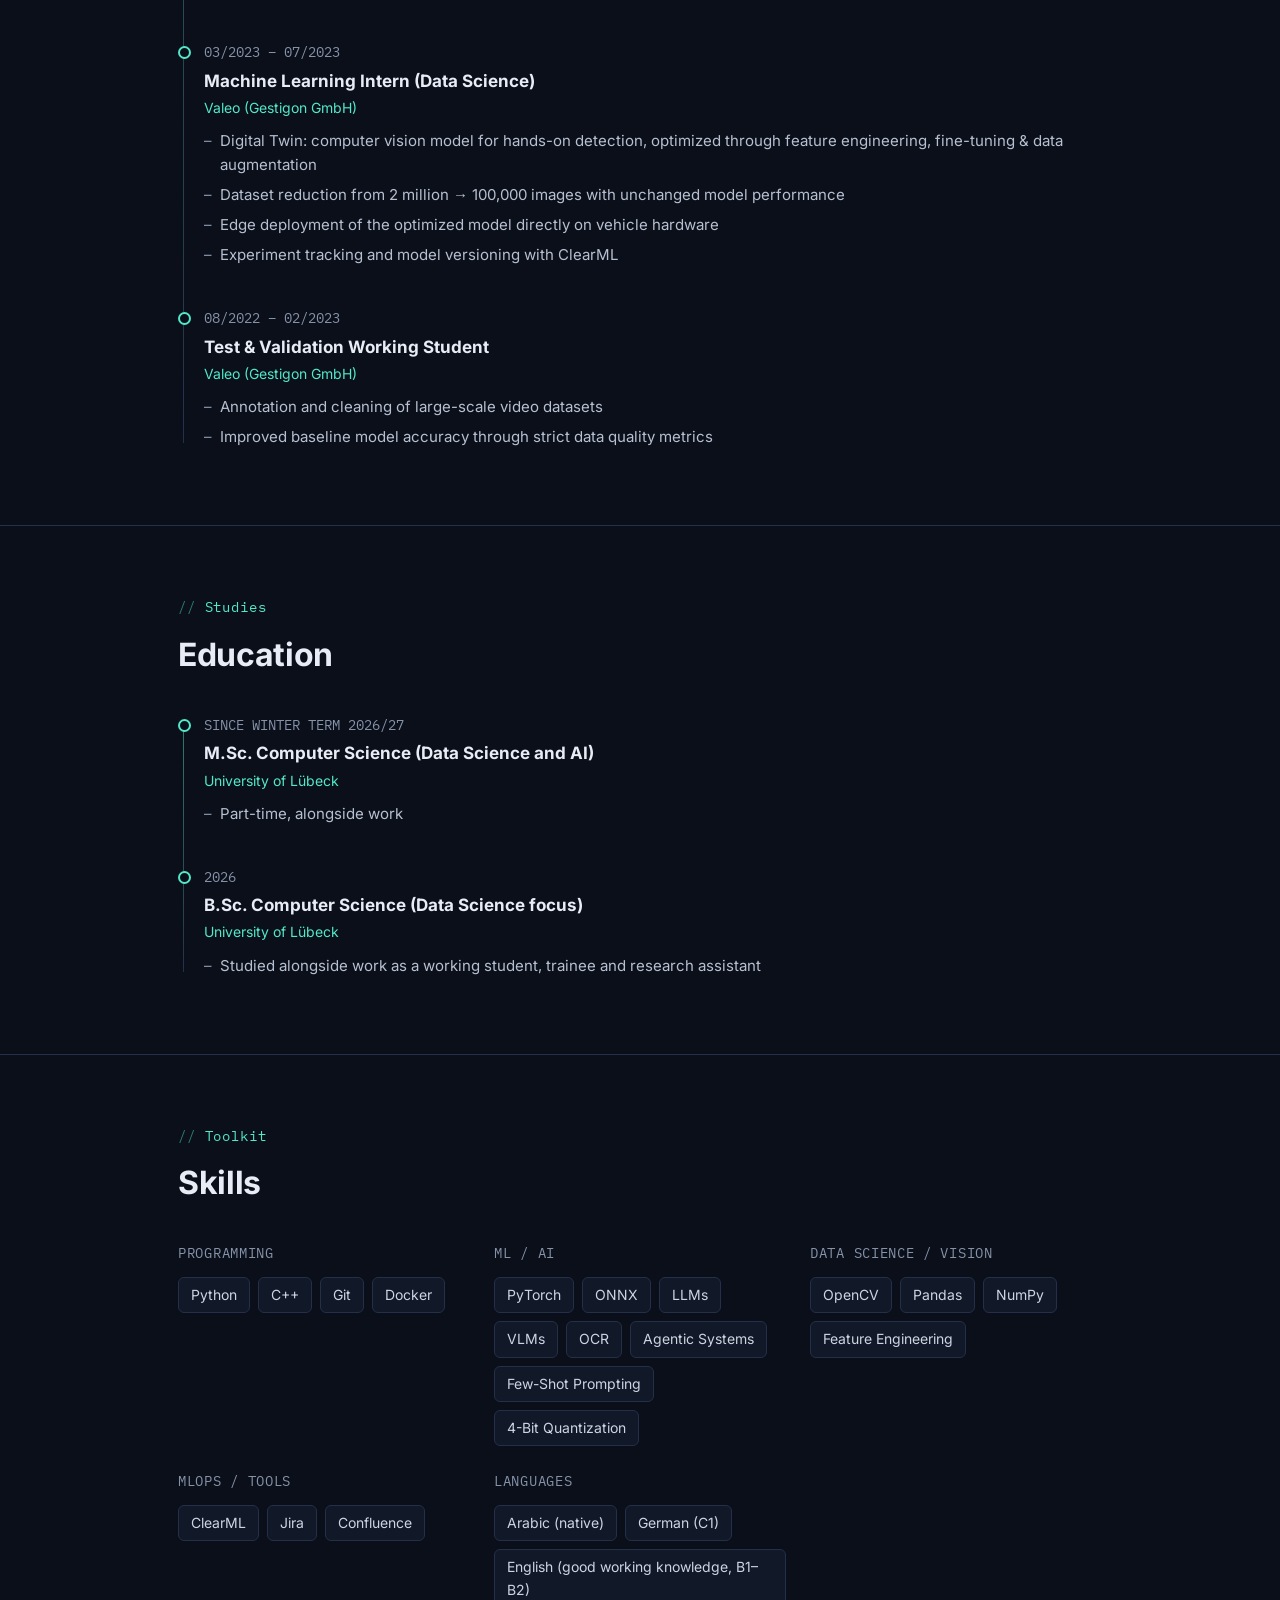
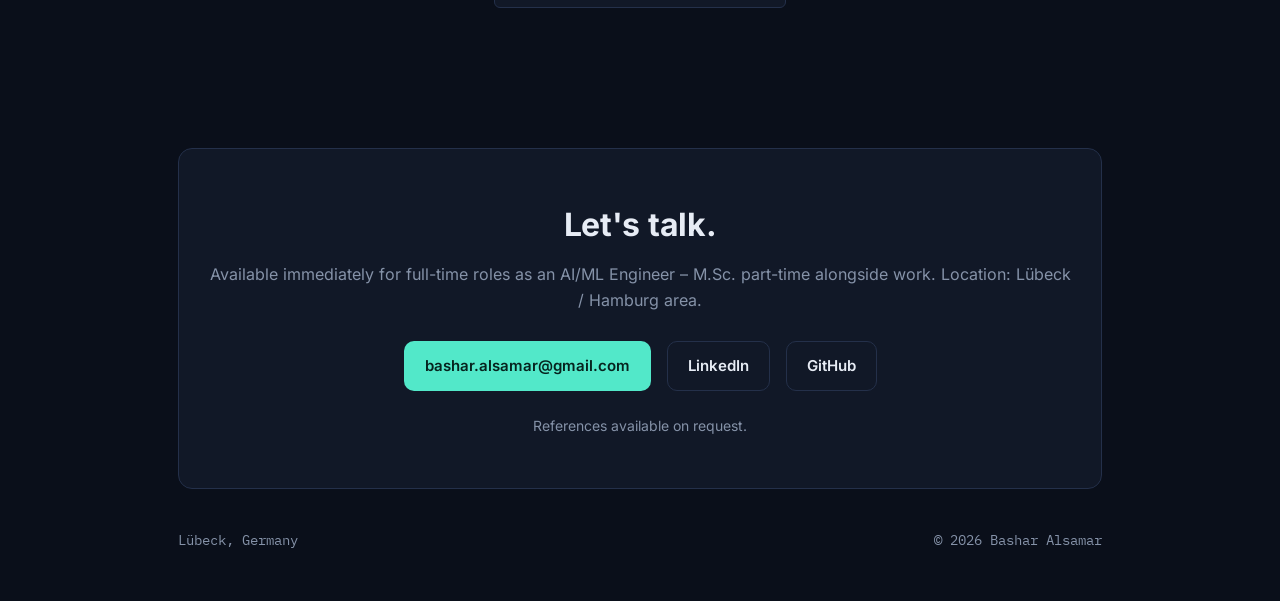
==== commit 36987382: "Fix: Faktenkorrekturen DE/EN" ====
--- a/en/index.html
+++ b/en/index.html
@@ -4,7 +4,7 @@
 <meta charset="UTF-8">
 <meta name="viewport" content="width=device-width, initial-scale=1.0">
 <title>Bashar Alsamar — AI/ML Engineer | Computer Vision &amp; Agentic AI</title>
-<meta name="description" content="Bashar Alsamar – AI/ML Engineer: computer vision, agentic AI systems and robotics. Over 4 years of experience at Valeo/Gestigon and the University of Lübeck.">
+<meta name="description" content="Bashar Alsamar – AI/ML Engineer: computer vision, agentic AI systems and robotics. 4+ years of hands-on experience, alongside studies, at Valeo/Gestigon and the University of Lübeck.">
 <link rel="canonical" href="https://basharalsamar.github.io/en/">
 <link rel="alternate" hreflang="de" href="https://basharalsamar.github.io/">
 <link rel="alternate" hreflang="en" href="https://basharalsamar.github.io/en/">
@@ -17,7 +17,7 @@
 <meta property="og:type" content="website">
 <meta property="og:site_name" content="Bashar Alsamar">
 <meta property="og:title" content="Bashar Alsamar — AI/ML Engineer">
-<meta property="og:description" content="Computer vision, agentic AI systems and robotics. Over 4 years of experience at Valeo/Gestigon and the University of Lübeck.">
+<meta property="og:description" content="Computer vision, agentic AI systems and robotics. 4+ years of hands-on experience, alongside studies, at Valeo/Gestigon and the University of Lübeck.">
 <meta property="og:url" content="https://basharalsamar.github.io/en/">
 <meta property="og:locale" content="en_US">
 <meta property="og:locale:alternate" content="de_DE">
@@ -30,7 +30,7 @@
 <meta name="twitter:image" content="https://basharalsamar.github.io/assets/og/og-image.jpg">
 <meta name="twitter:image:alt" content="The Pepper robot at the booth at Woche der KI Lübeck, surrounded by research posters and a NAO robot.">
 <meta name="twitter:title" content="Bashar Alsamar — AI/ML Engineer">
-<meta name="twitter:description" content="Computer vision, agentic AI systems and robotics. Over 4 years of experience at Valeo/Gestigon and the University of Lübeck.">
+<meta name="twitter:description" content="Computer vision, agentic AI systems and robotics. 4+ years of hands-on experience, alongside studies, at Valeo/Gestigon and the University of Lübeck.">
 
 <!-- Fonts are self-hosted (no connection to Google servers) -->
 <link rel="preload" href="../assets/fonts/inter-latin-wght-normal.woff2" as="font" type="font/woff2" crossorigin>
@@ -65,16 +65,16 @@
       <span class="detect-tag">ROLE <b>AI/ML Engineer</b></span>
       <span class="detect-tag">AVAILABLE <b>immediately · full-time</b></span>
       <span class="detect-tag">LOCATION <b>Lübeck / Hamburg area</b></span>
-      <span class="detect-tag">EXPERIENCE <b>over 4 years</b></span>
-    </div>
-    <h1>Bashar Alsamar<br><span class="accent">builds AI systems</span><br>that work in the field.</h1>
+      <span class="detect-tag">EXPERIENCE <b>4+ years of hands-on experience, alongside studies</b></span>
+    </div>
+    <h1>Bashar Alsamar<br><span class="accent">builds AI systems</span><br>for real-world use.</h1>
     <div class="role-line">AI/ML Engineer – Computer Vision &amp; Agentic AI</div>
     <div class="pitch" id="about">
       <p>
         I build computer vision and agentic AI systems that go beyond the prototype — in the
-        vehicle, as a live demo on a Pepper robot, or embedded in real data pipelines. Over
-        4 years of experience since 2022 in industry (Valeo/Gestigon) and research
-        (University of Lübeck).
+        vehicle, as a live demo on a Pepper robot, or embedded in real data pipelines.
+        4+ years of hands-on experience, alongside studies (since 08/2022), in industry
+        (Valeo/Gestigon) and research (University of Lübeck).
       </p>
       <p>
         B.Sc. in Computer Science (Data Science) completed, M.Sc. in Data Science and AI since
@@ -83,7 +83,7 @@
     </div>
     <div class="cta-row">
       <a class="btn btn-primary" href="#projects">View projects</a>
-      <a class="btn btn-ghost" href="mailto:bashar.alsamar@gmail.com">Get in touch</a>
+      <a class="btn btn-ghost" href="#contact">Get in touch</a>
       <a class="btn btn-ghost" href="https://github.com/basharalsamar" target="_blank" rel="noopener">GitHub</a>
       <!-- CV button: prepared but hidden until the cleaned-up PDFs are available.
            Then remove "hidden" and set href to the PDF (e.g. ../assets/cv/Resume_BasharAlsamar_EN.pdf). -->
@@ -139,7 +139,7 @@
         </div>
         <div>
           <dt>Result</dt>
-          <dd>Comparative evaluation of three extraction pipelines (OCR+LLM baseline, VLM few-shot, hybrid VLM-OCR+LLM) on a synthetic N=48 dataset, assessed on transcription quality (ROUGE, BERTScore, medical terminology accuracy) and downstream extraction quality. In-memory processing without data persistence (GDPR-compliant). Human-in-the-loop correction with text-to-speech output as a proof of concept on Pepper hardware.</dd>
+          <dd>Comparative evaluation of three extraction pipelines (OCR+LLM baseline, VLM few-shot, hybrid VLM-OCR+LLM) on a synthetic N=48 dataset, assessed on transcription quality (ROUGE, BERTScore, medical terminology accuracy) and downstream extraction quality. In-memory processing without data persistence. Human-in-the-loop correction with text-to-speech output as a proof of concept on Pepper hardware.</dd>
         </div>
       </dl>
 
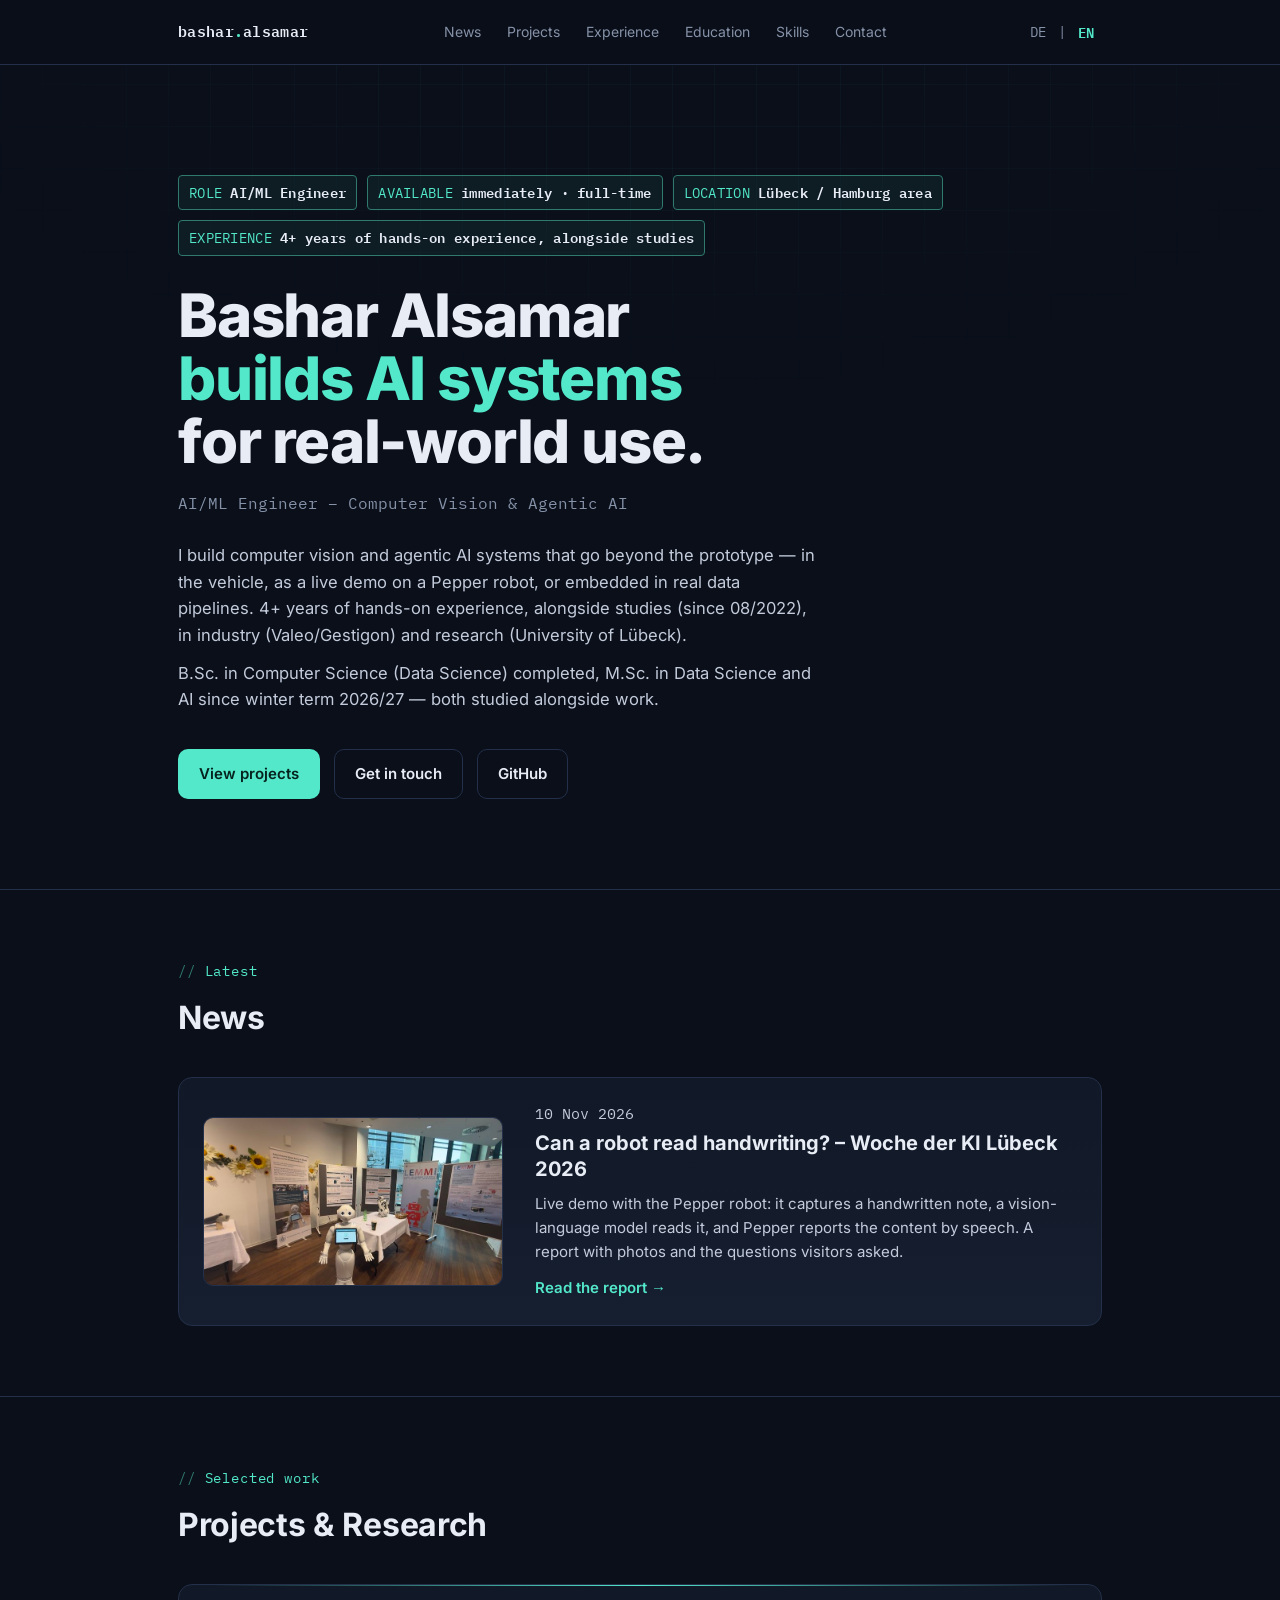
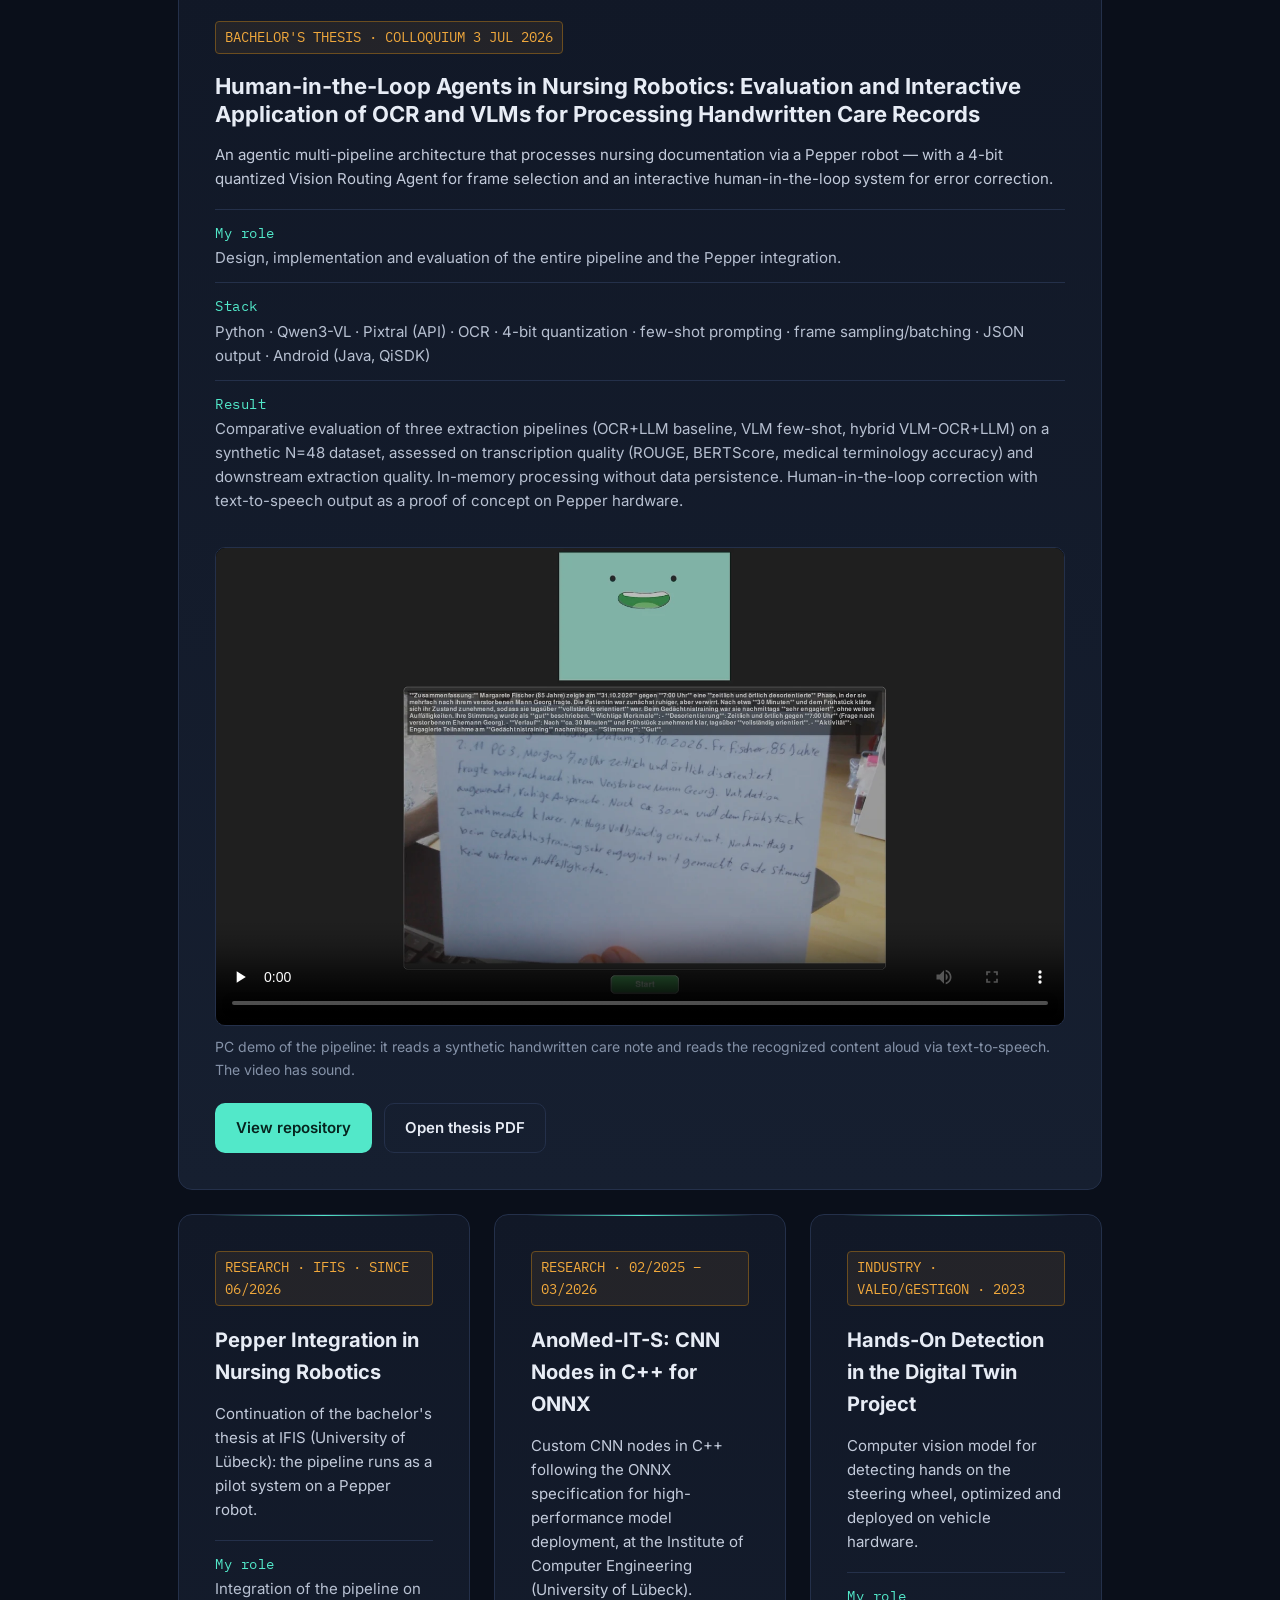
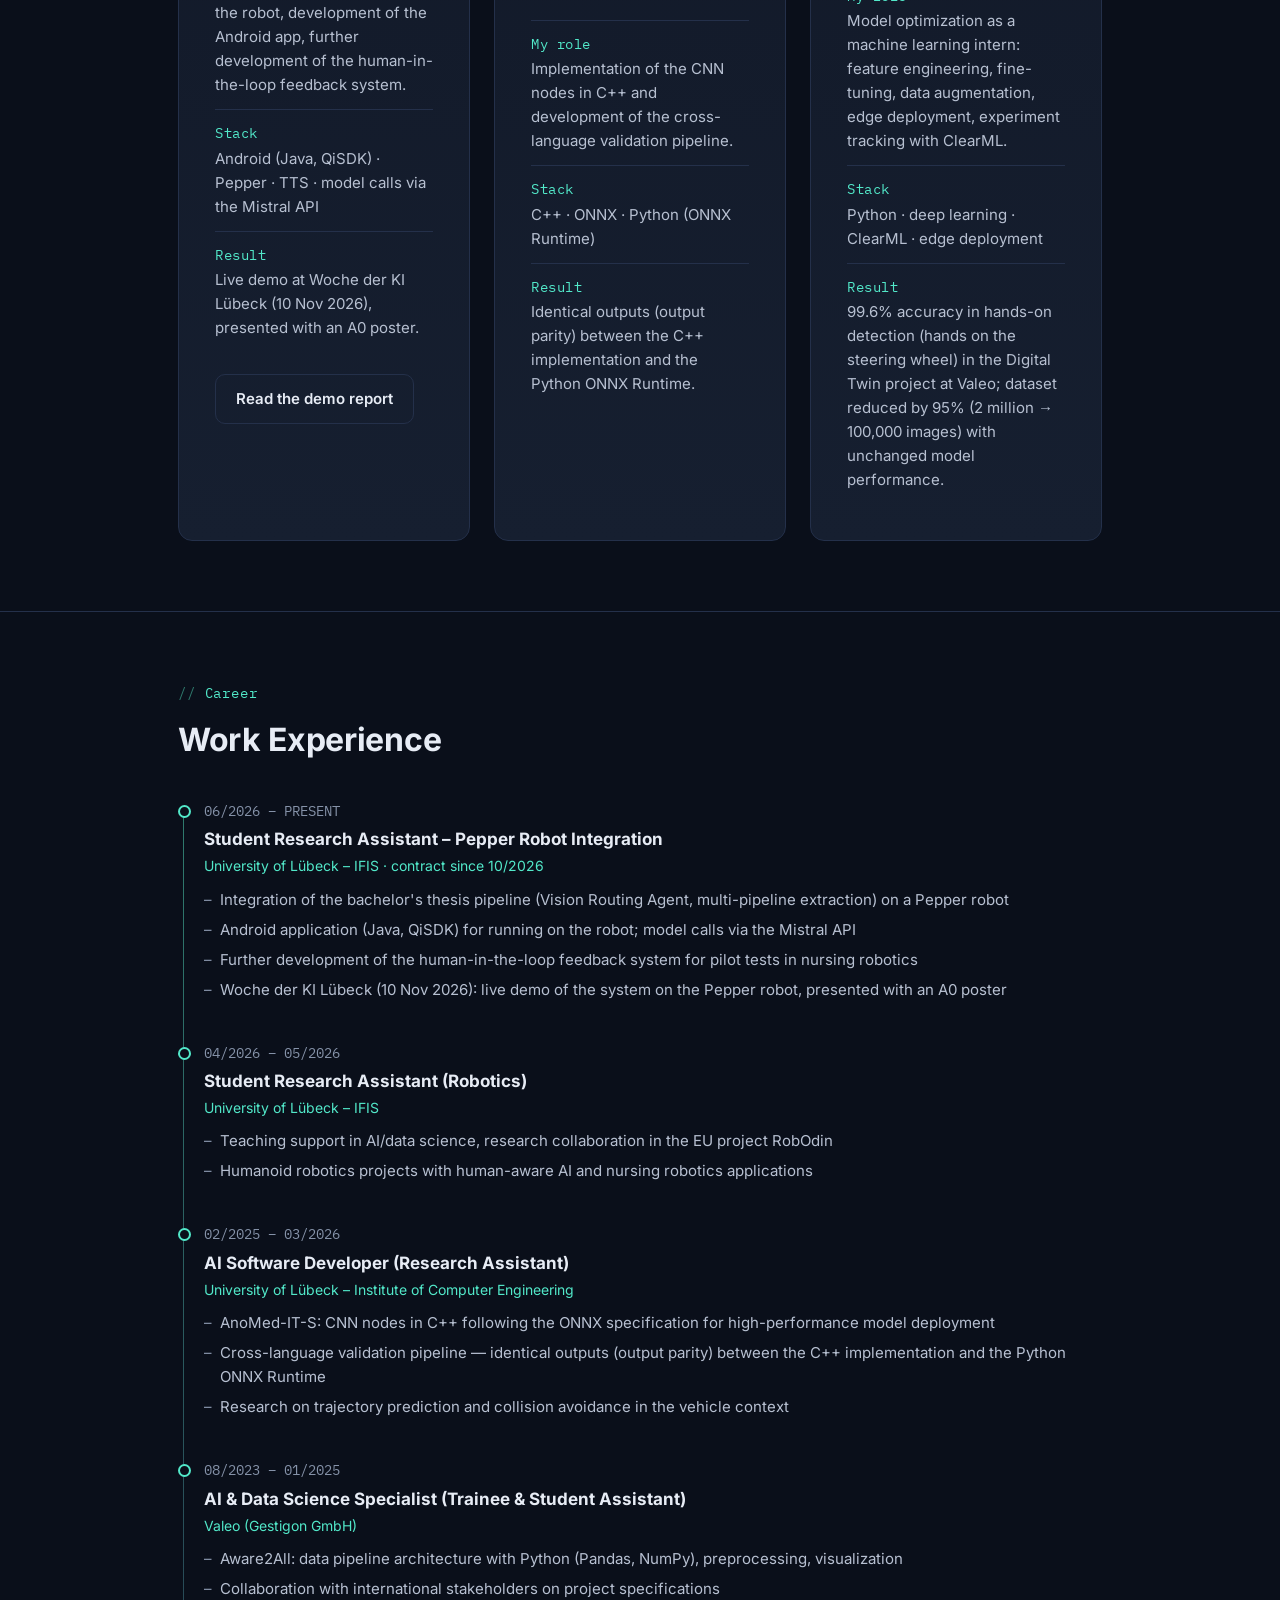
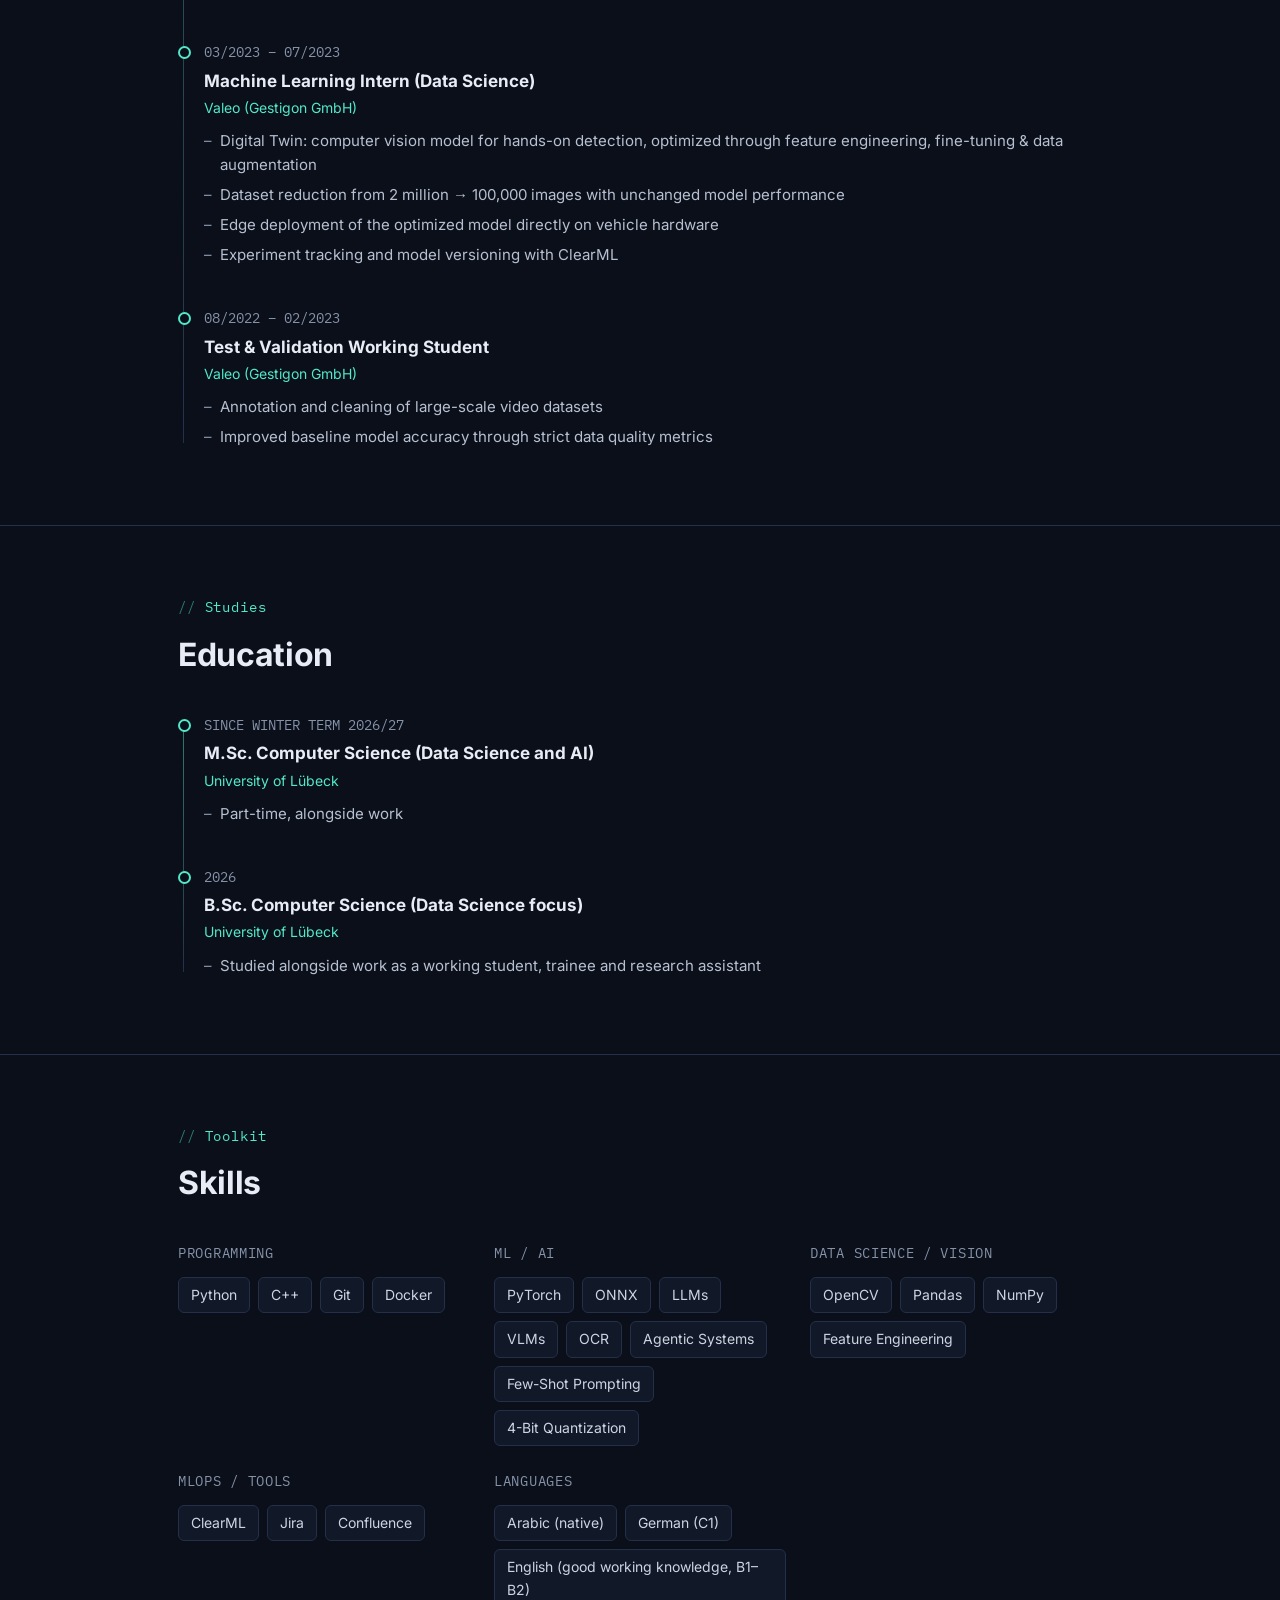
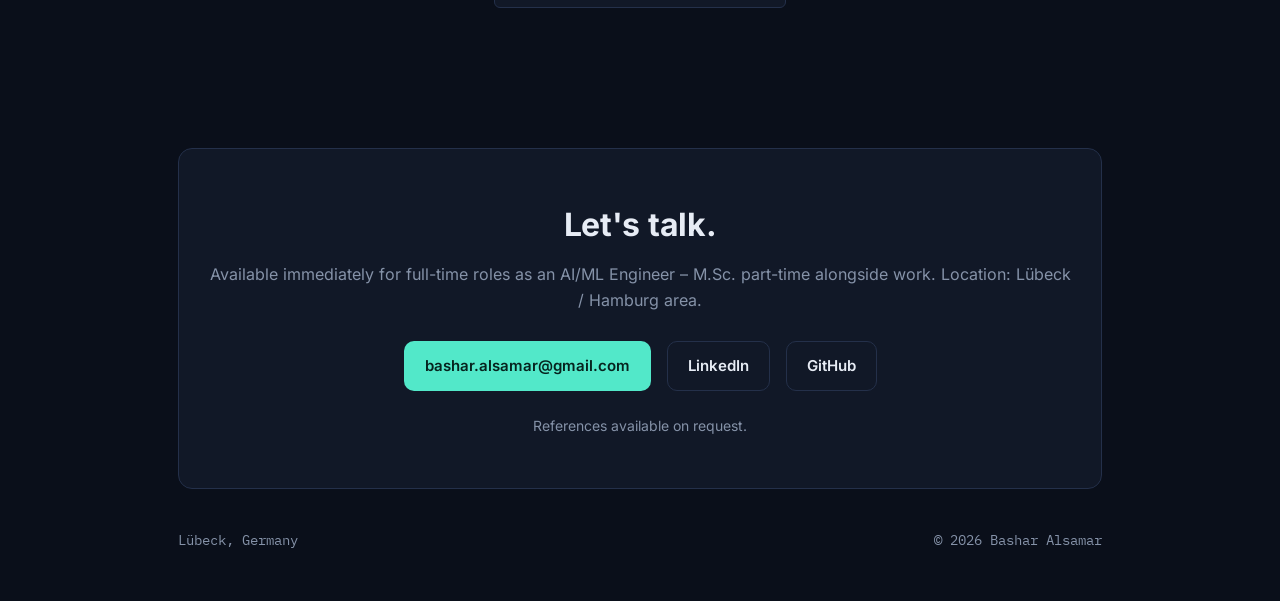
==== commit 736d66ae: "Fix: Pepper-Karte und News-Satz angleichen" ====
--- a/en/index.html
+++ b/en/index.html
@@ -180,7 +180,7 @@
           </div>
           <div>
             <dt>Result</dt>
-            <dd>Pilot test and live demo at Woche der KI Lübeck (10 Nov 2026), presented with an A0 poster.</dd>
+            <dd>Live demo at Woche der KI Lübeck (10 Nov 2026), presented with an A0 poster.</dd>
           </div>
         </dl>
         <div class="project-links">
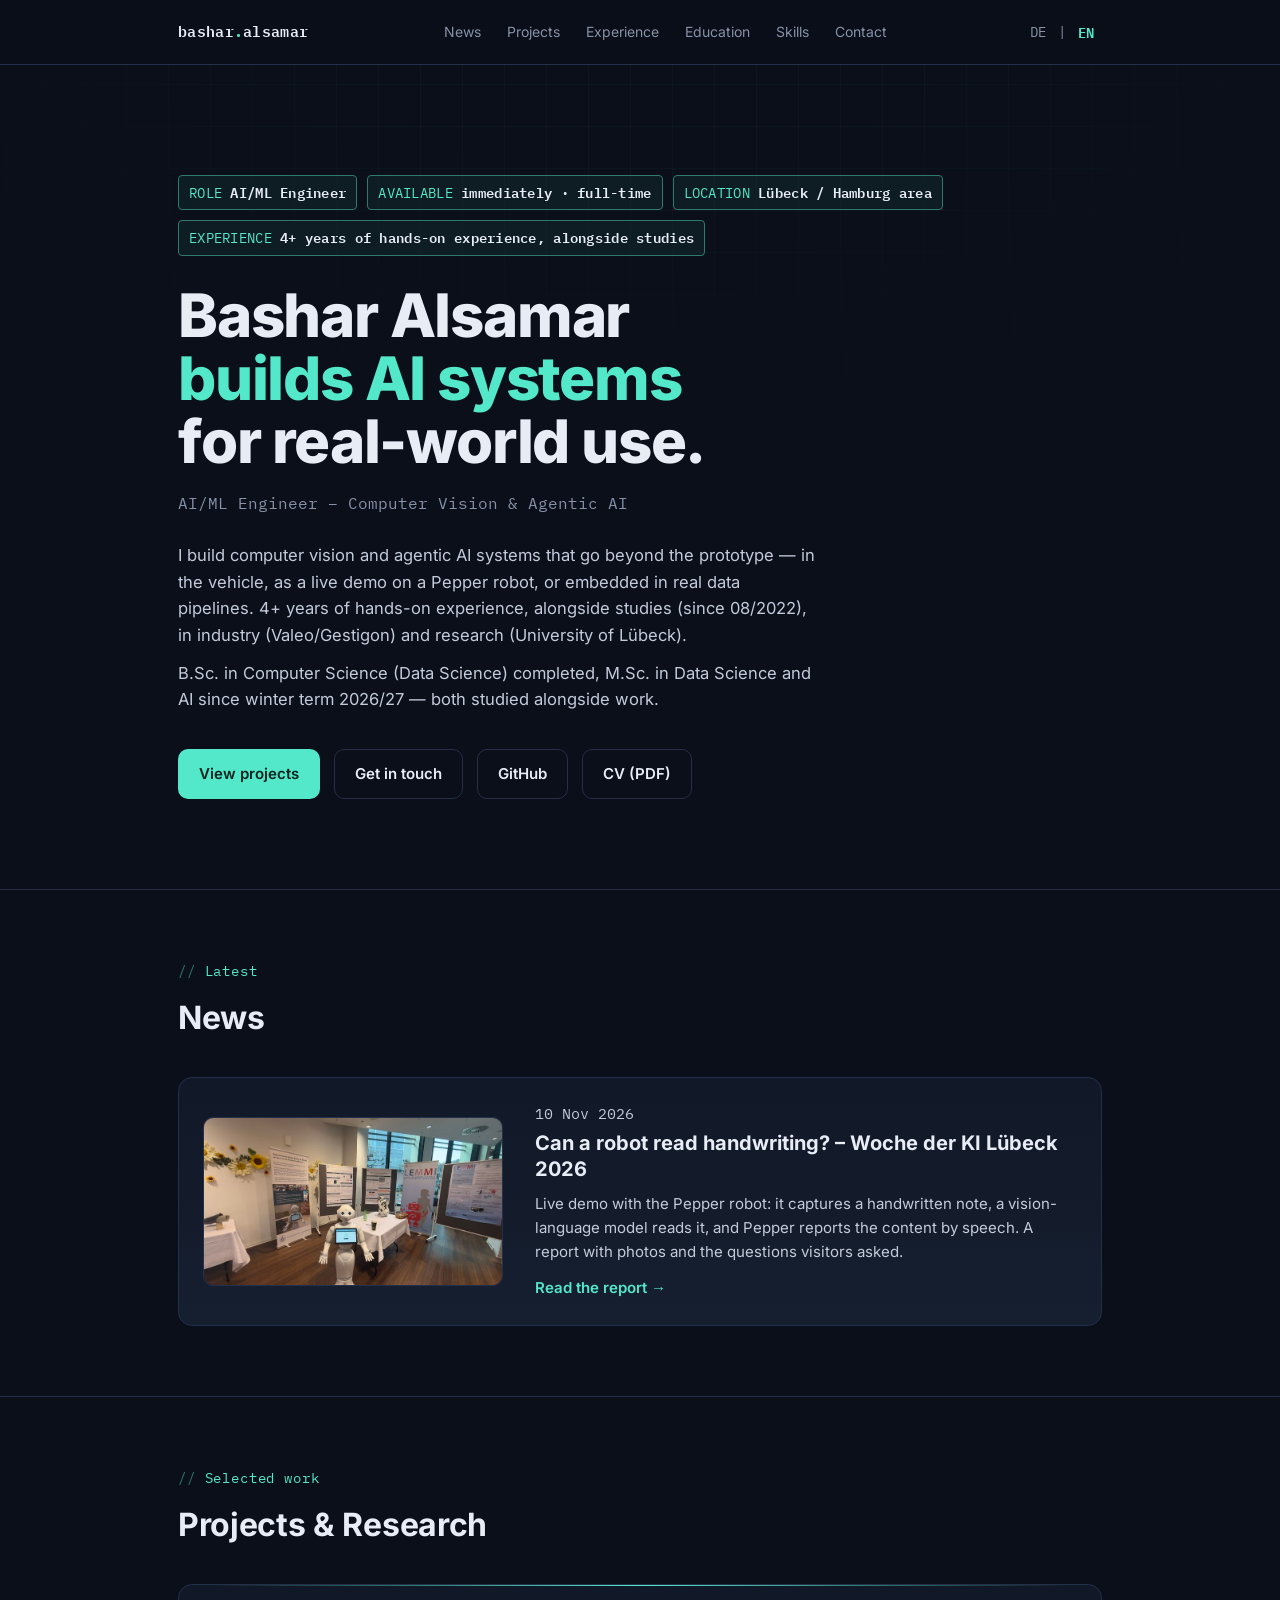
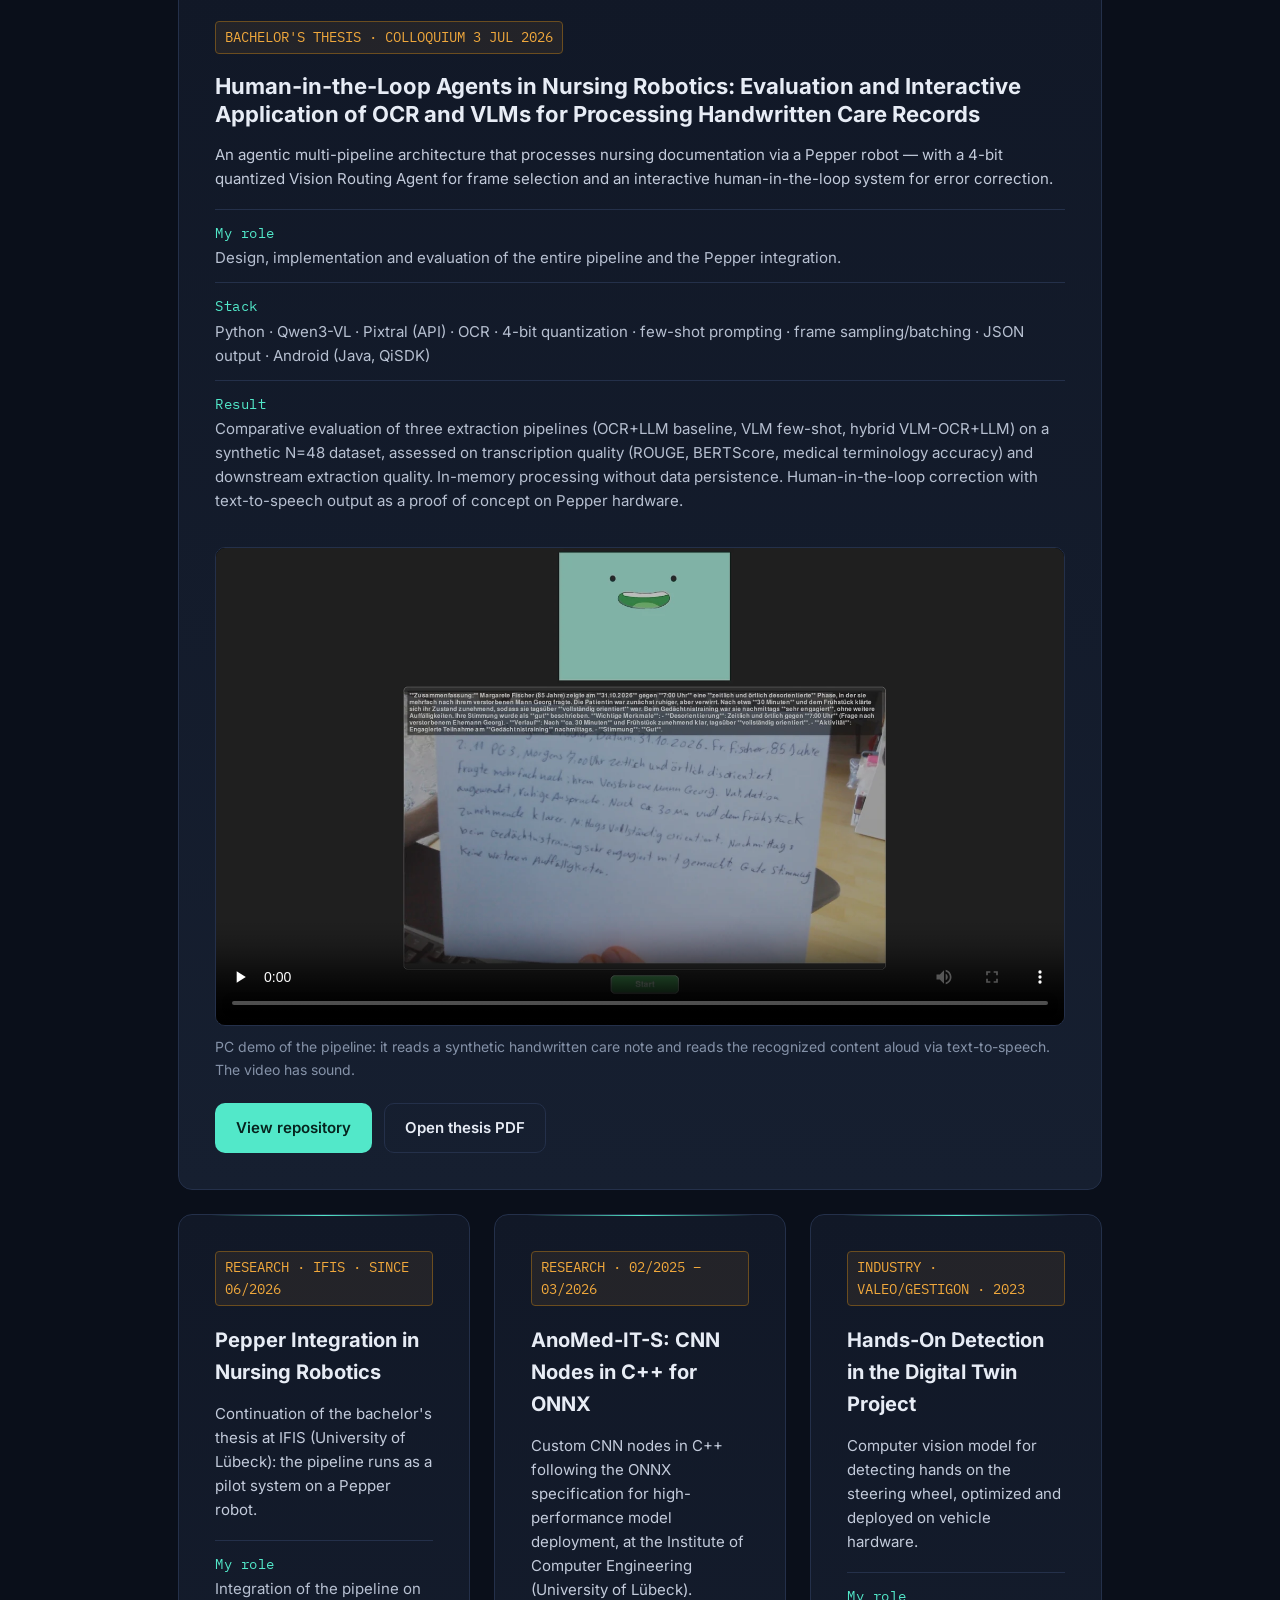
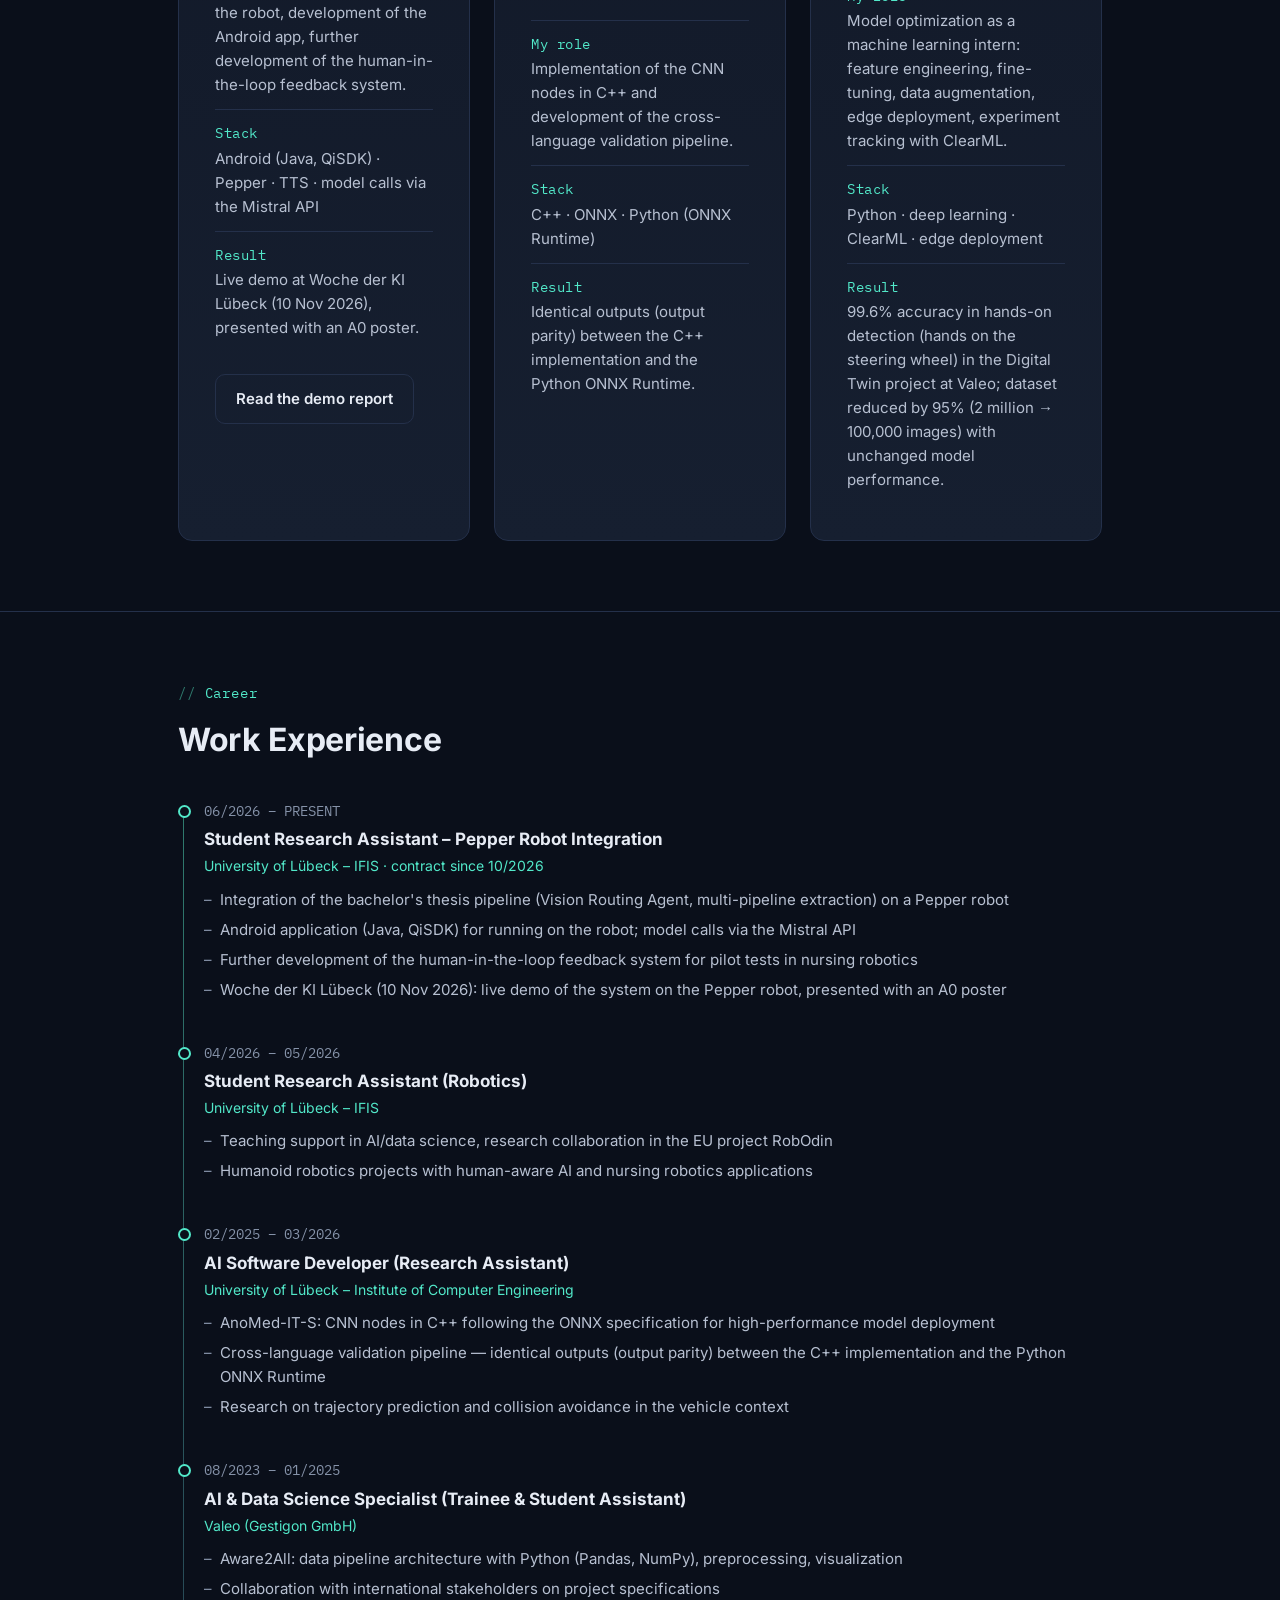
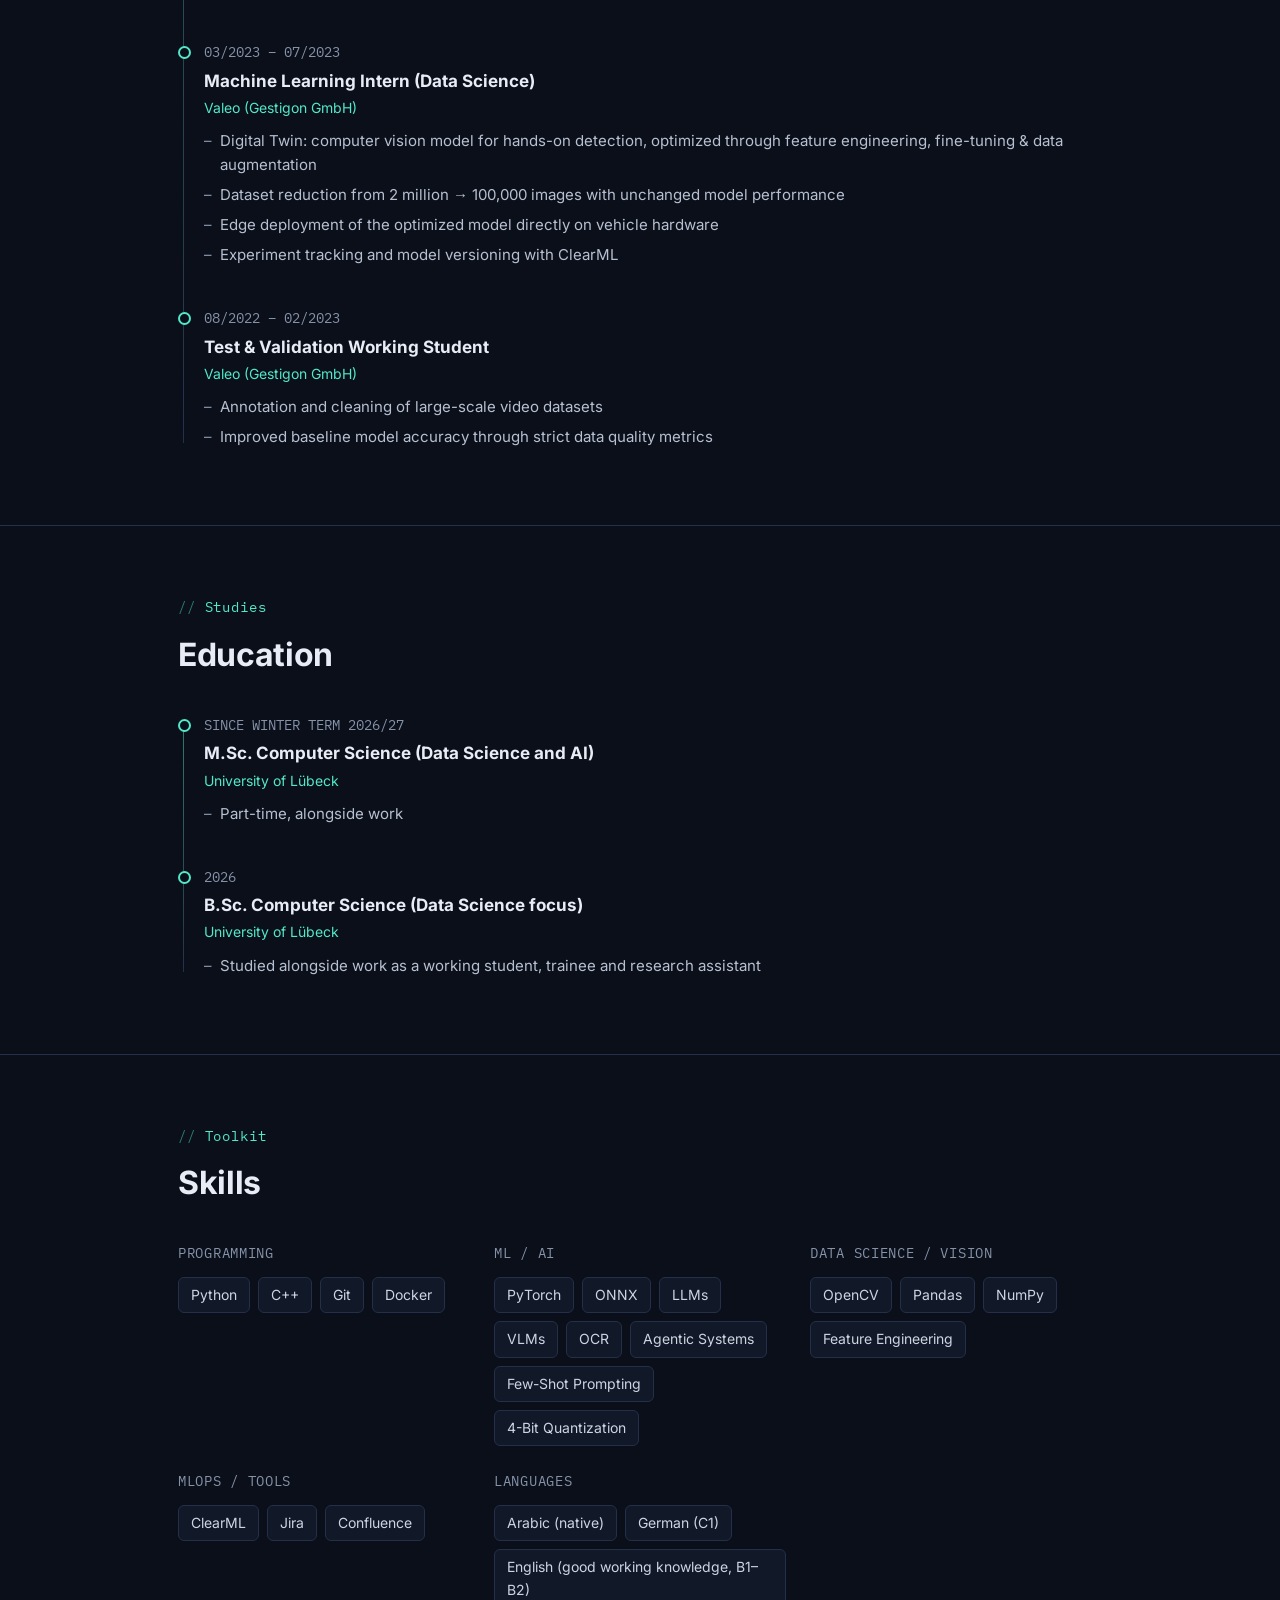
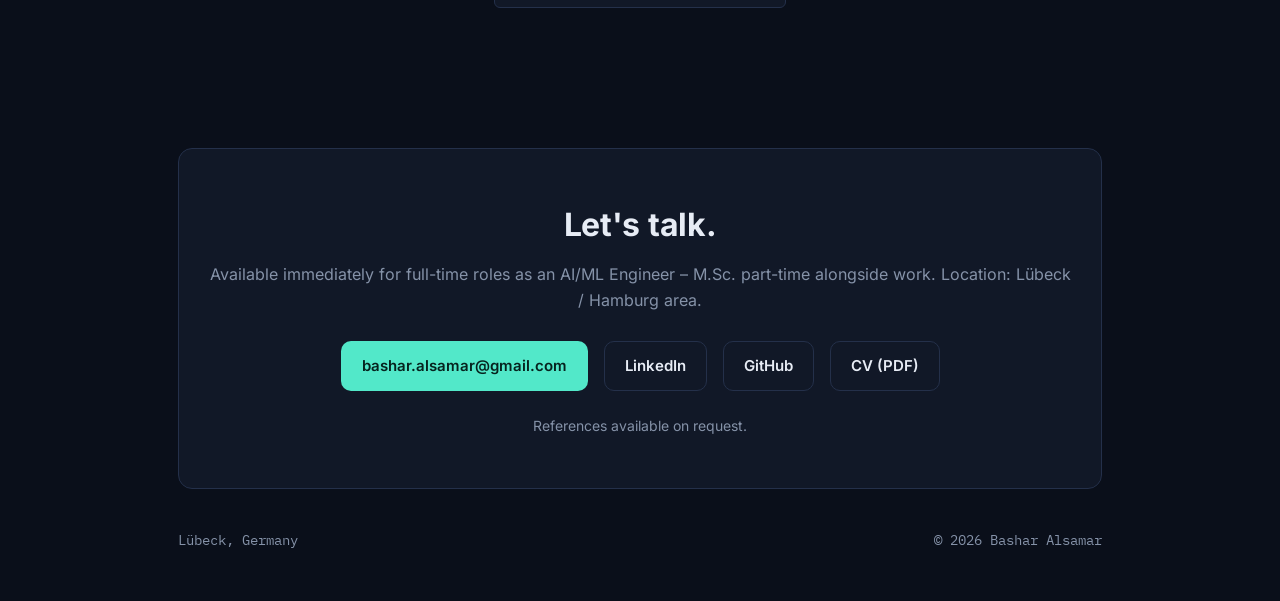
==== commit 9dae3775: "Add CV download links (DE/EN)" ====
--- a/en/index.html
+++ b/en/index.html
@@ -85,9 +85,7 @@
       <a class="btn btn-primary" href="#projects">View projects</a>
       <a class="btn btn-ghost" href="#contact">Get in touch</a>
       <a class="btn btn-ghost" href="https://github.com/basharalsamar" target="_blank" rel="noopener">GitHub</a>
-      <!-- CV button: prepared but hidden until the cleaned-up PDFs are available.
-           Then remove "hidden" and set href to the PDF (e.g. ../assets/cv/Resume_BasharAlsamar_EN.pdf). -->
-      <a class="btn btn-ghost" id="cv-link" href="#" hidden>Resume (PDF)</a>
+      <a class="btn btn-ghost" id="cv-link" href="../CV_Bashar_Alsamar_EN.pdf" download rel="noopener">CV (PDF)</a>
     </div>
   </div>
 </header>
@@ -398,6 +396,7 @@
         <a class="btn btn-primary" href="mailto:bashar.alsamar@gmail.com">bashar.alsamar@gmail.com</a>
         <a class="btn btn-ghost" href="https://linkedin.com/in/BasharAlsamar" target="_blank" rel="noopener">LinkedIn</a>
         <a class="btn btn-ghost" href="https://github.com/basharalsamar" target="_blank" rel="noopener">GitHub</a>
+        <a class="btn btn-ghost" href="../CV_Bashar_Alsamar_EN.pdf" download rel="noopener">CV (PDF)</a>
       </div>
       <p class="contact-note" id="certificates">References available on request.</p>
     </div>
